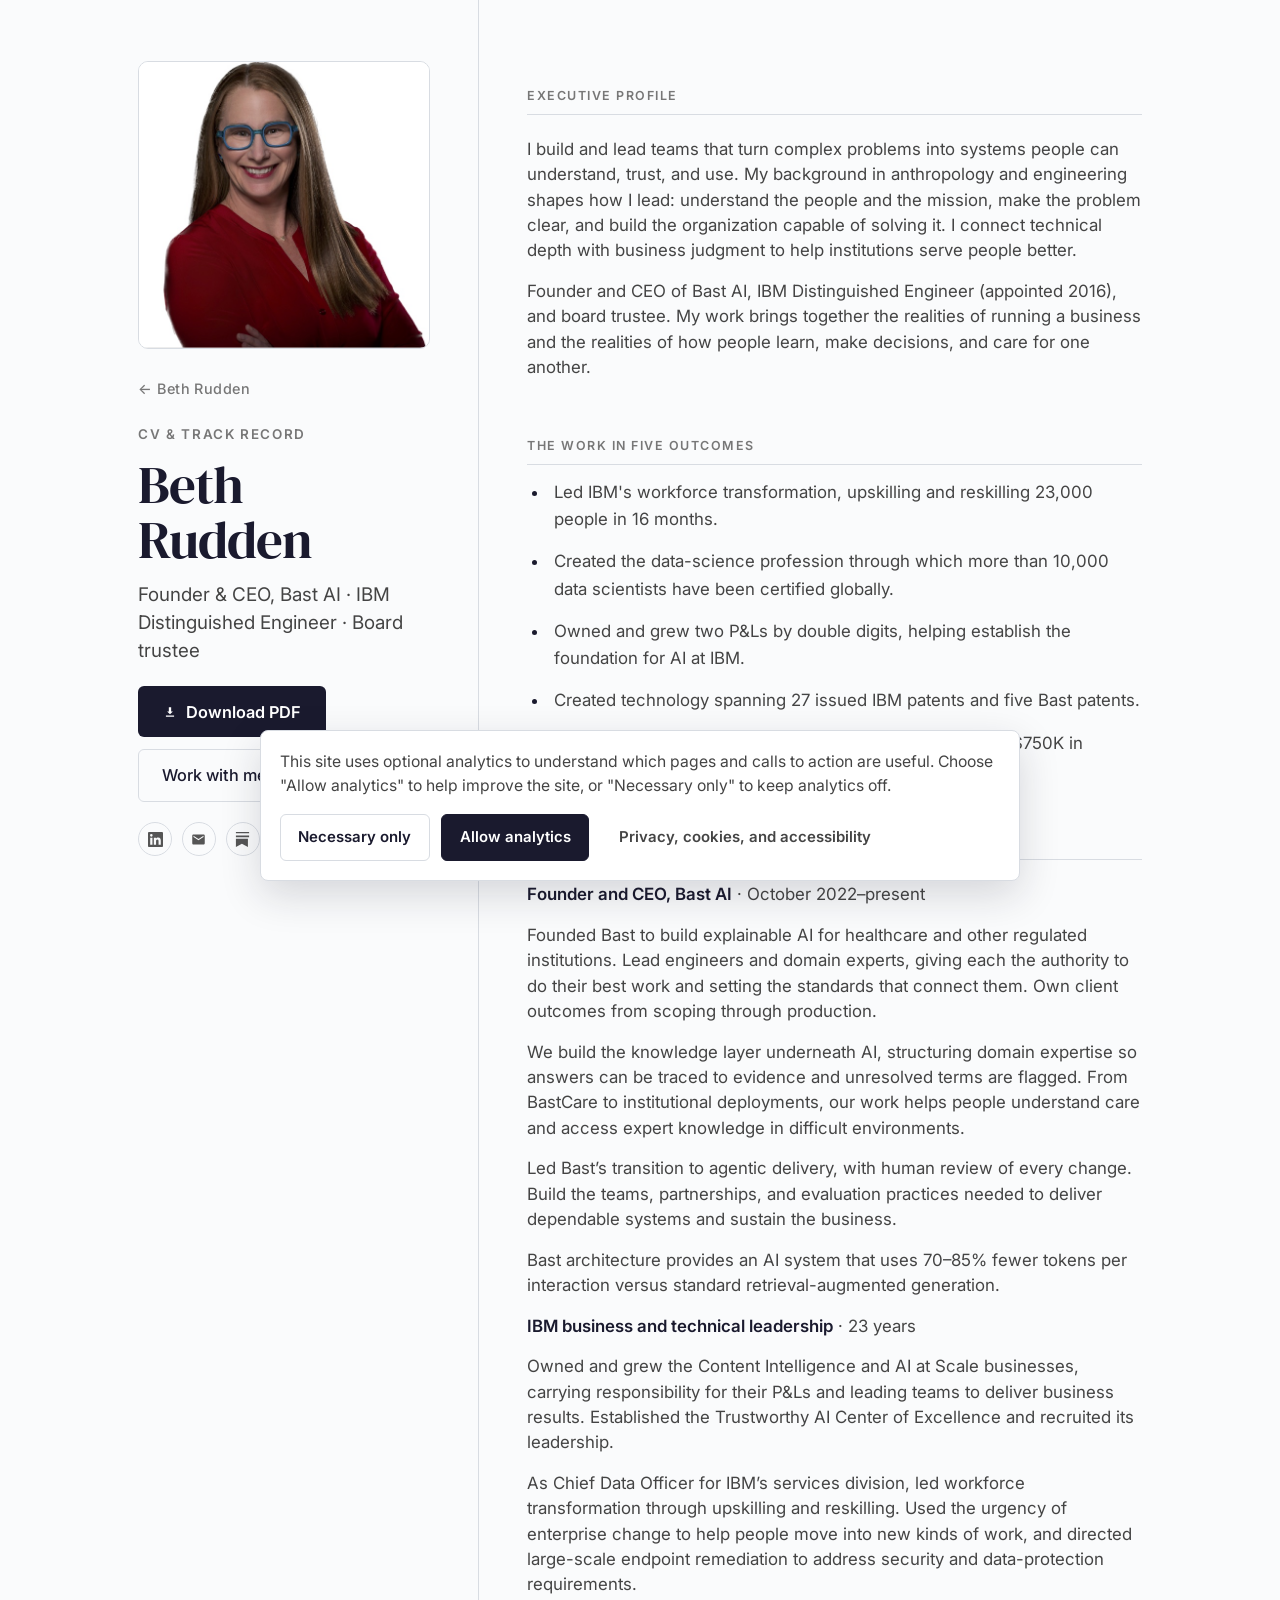
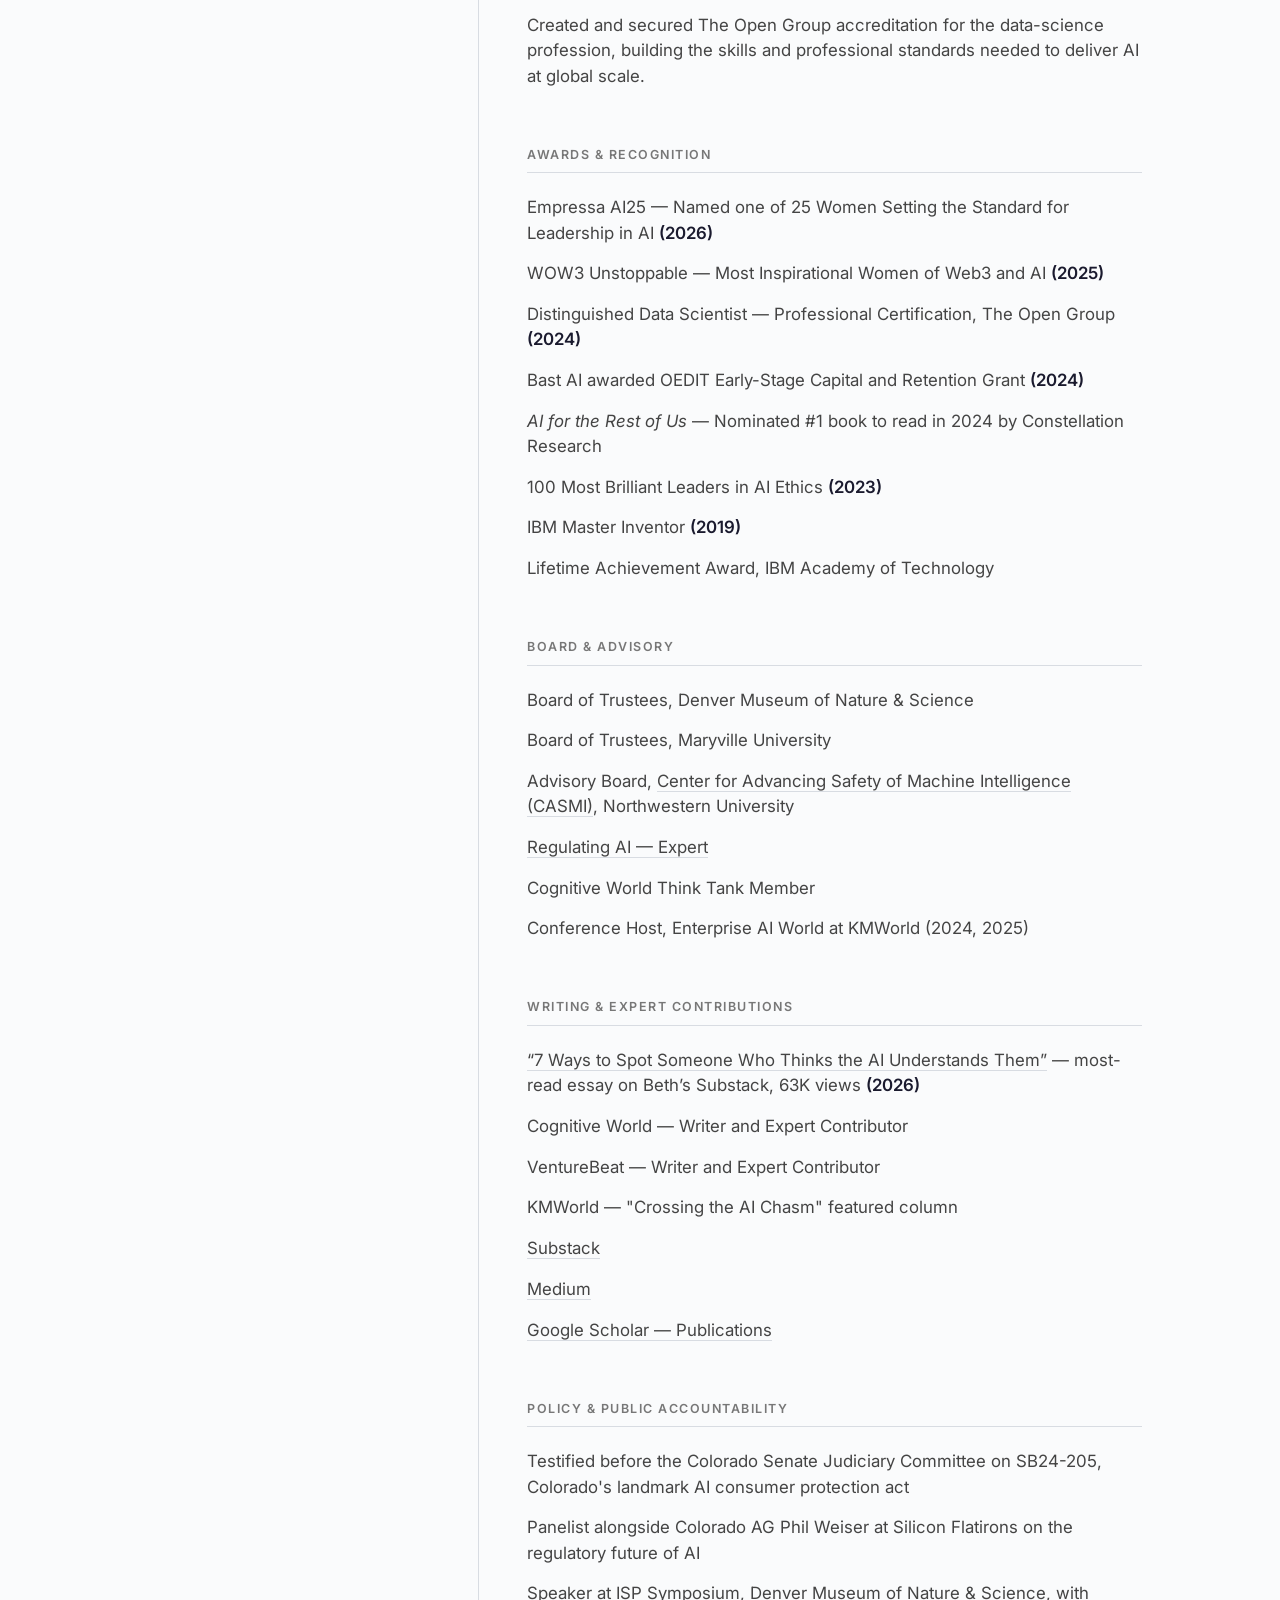
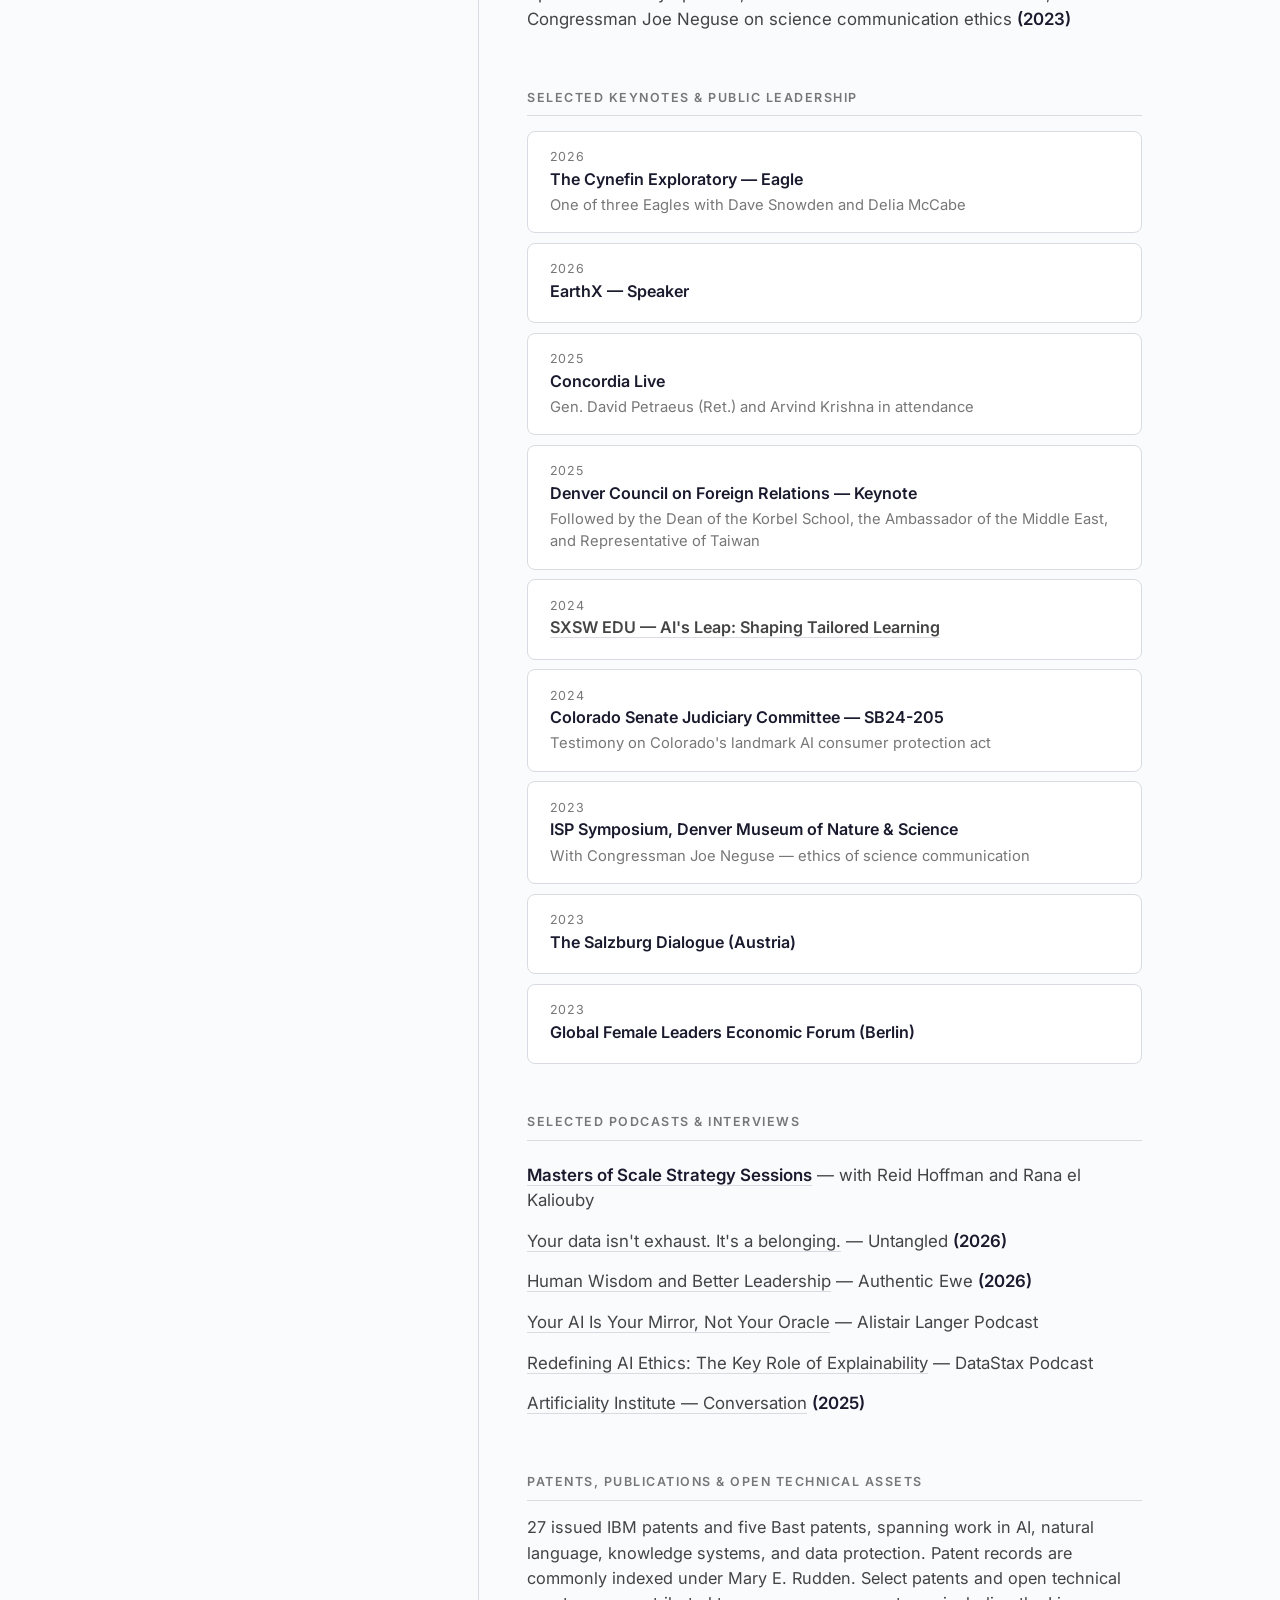
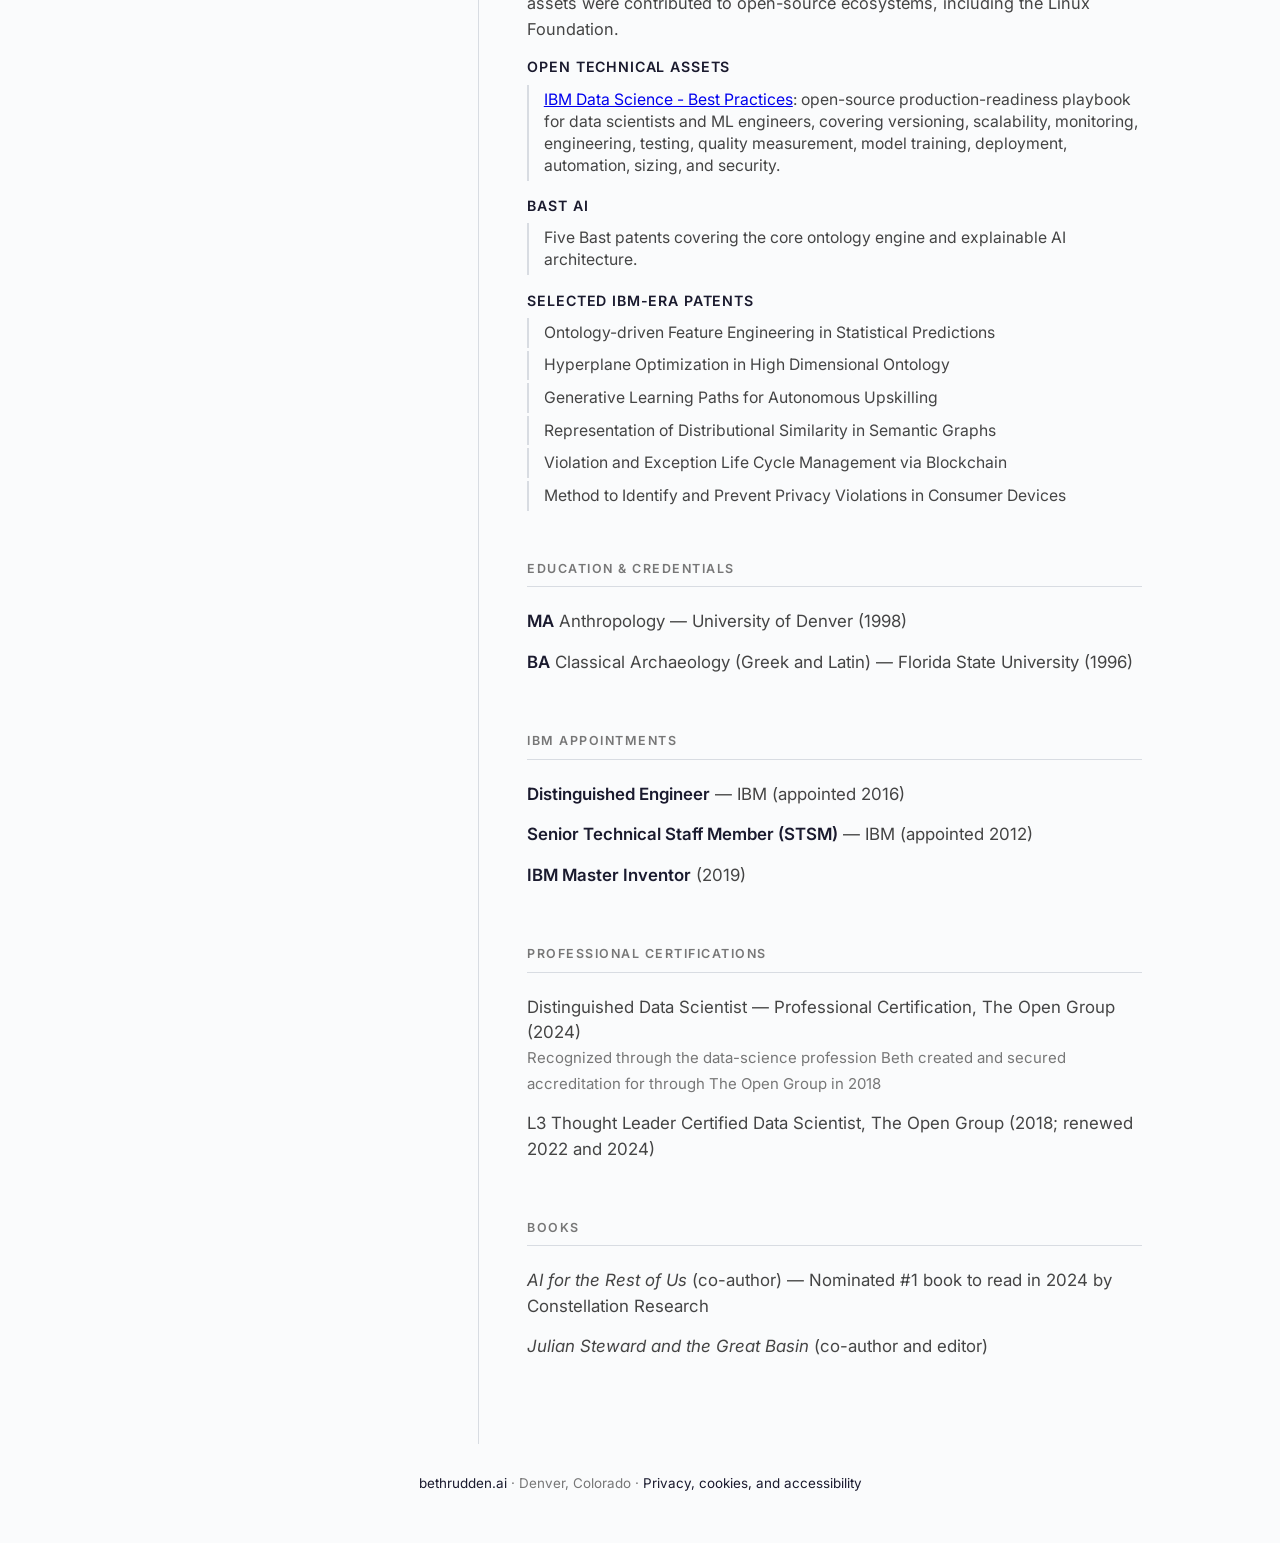
==== cv.html @ c95bdb92 "Center career story on leadership and five outcomes" ====
<!DOCTYPE html>
<html lang="en">
<head>
<meta charset="UTF-8">
<meta name="viewport" content="width=device-width, initial-scale=1.0">
<link rel="icon" href="beth-stage.jpg" type="image/jpeg">
<title>Beth Rudden CV — IBM Distinguished Engineer, Bast AI CEO</title>
<meta name="description" content="Beth Rudden’s leadership in building teams, growing businesses, developing people, and creating technology that helps institutions serve people better.">
<link rel="canonical" href="https://bethrudden.ai/cv.html">
<meta property="og:title" content="Beth Rudden CV — IBM Distinguished Engineer, Bast AI CEO">
<meta property="og:description" content="Beth Rudden’s leadership in building teams, growing businesses, developing people, and creating technology that helps institutions serve people better.">
<meta property="og:url" content="https://bethrudden.ai/cv.html">
<meta property="og:type" content="profile">
<meta property="og:image" content="https://bethrudden.ai/og-card.jpg">
<script src="analytics-consent.js" defer></script>
<link rel="preconnect" href="https://fonts.googleapis.com">
<link href="https://fonts.googleapis.com/css2?family=DM+Serif+Display&family=Inter:wght@400;500;600&display=swap" rel="stylesheet">
<style>
  :root {
    --ink: #1a1a2e;
    --text: #444;
    --text-light: #777;
    --border: #d8dce2;
    --bg: #fafbfc;
    --card-bg: #fff;
    --accent-hover: #2B7DE9;
  }

  * { margin: 0; padding: 0; box-sizing: border-box; }

  html { font-size: 120%; }

  body {
    font-family: 'Inter', -apple-system, BlinkMacSystemFont, sans-serif;
    background: var(--bg);
    color: var(--ink);
    line-height: 1.6;
    -webkit-font-smoothing: antialiased;
    overflow-x: hidden;
  }
  a:focus-visible,
  button:focus-visible,
  input:focus-visible,
  select:focus-visible,
  textarea:focus-visible {
    outline: 3px solid rgba(43,125,233,0.35);
    outline-offset: 2px;
  }

  /* ── LAYOUT (split sidebar) ── */
  .layout {
    max-width: 1080px;
    margin: 0 auto;
    padding: 0 2rem;
    display: flex;
    align-items: flex-start;
  }

  /* ── SIDEBAR ── */
  .hero {
    flex: 0 0 340px;
    position: sticky;
    top: 0;
    padding: 3.2rem 2.5rem 2.5rem 0;
    display: flex;
    flex-direction: column;
    align-items: flex-start;
  }
  .hero-text { width: 100%; }
  .hero-photos {
    display: flex;
    gap: 0.6rem;
    width: 100%;
    margin-bottom: 1.15rem;
  }
  .hero-photo {
    flex: 1;
    min-width: 0;
    width: 100%;
    height: clamp(260px, 32vh, 340px);
    object-fit: cover;
    object-position: center top;
    border-radius: 10px;
    border: 1px solid var(--border);
  }
  .back {
    display: inline-block;
    font-size: 0.75rem;
    font-weight: 500;
    color: var(--text-light);
    text-decoration: none;
    letter-spacing: 0.03em;
    margin-bottom: 1.25rem;
    transition: color 0.15s;
  }
  .back:hover { color: var(--ink); }
  .eyebrow {
    font-size: 0.7rem;
    font-weight: 600;
    text-transform: uppercase;
    letter-spacing: 0.12em;
    color: var(--text-light);
    margin-bottom: 0.6rem;
  }
  .hero h1 {
    font-family: 'DM Serif Display', serif;
    font-size: 2.75rem;
    font-weight: 400;
    letter-spacing: -0.02em;
    line-height: 1.05;
    margin-bottom: 0.7rem;
  }
  .hero .thesis {
    font-size: 0.98rem;
    color: var(--text);
    line-height: 1.48;
    margin-bottom: 1.15rem;
    overflow-wrap: break-word;
  }
  .hero-actions {
    display: flex;
    gap: 0.6rem;
    flex-wrap: wrap;
    align-items: center;
    margin-bottom: 1.05rem;
  }
  .hero-cv {
    display: inline-flex;
    align-items: center;
    gap: 0.45rem;
    font-size: 0.85rem;
    font-weight: 600;
    color: #fff;
    background: var(--ink);
    text-decoration: none;
    padding: 0.65rem 1.3rem;
    border-radius: 6px;
    transition: all 0.15s;
  }
  .hero-cv:hover {
    background: var(--accent-hover);
    transform: translateY(-1px);
    box-shadow: 0 4px 16px rgba(43,125,233,0.2);
  }
  .hero-cv svg { width: 14px; height: 14px; fill: currentColor; }
  .hero-cv-secondary {
    display: inline-flex;
    align-items: center;
    gap: 0.4rem;
    font-size: 0.85rem;
    font-weight: 500;
    color: var(--ink);
    background: transparent;
    text-decoration: none;
    padding: 0.65rem 1.2rem;
    border: 1.5px solid var(--border);
    border-radius: 6px;
    transition: all 0.15s;
  }
  .hero-cv-secondary:hover {
    border-color: var(--ink);
    transform: translateY(-1px);
  }
  .social-row { display: flex; gap: 0.5rem; }
  .social-row a {
    display: flex;
    align-items: center;
    justify-content: center;
    width: 34px;
    height: 34px;
    border-radius: 50%;
    border: 1.5px solid var(--border);
    background: transparent;
    text-decoration: none;
    transition: all 0.2s;
  }
  .social-row a:hover { border-color: var(--ink); background: var(--ink); }
  .social-row a svg { width: 15px; height: 15px; fill: #555; transition: fill 0.2s; }
  .social-row a:hover svg { fill: #fff; }

  /* ── MAIN (right column) ── */
  .main {
    flex: 1;
    min-width: 0;
    padding: 4.5rem 0 4rem 2.5rem;
    border-left: 1px solid var(--border);
  }

  .section-title {
    font-size: 0.65rem;
    font-weight: 600;
    text-transform: uppercase;
    letter-spacing: 0.12em;
    color: var(--text-light);
    margin: 2.5rem 0 0.75rem;
    padding-bottom: 0.4rem;
    border-bottom: 1px solid var(--border);
  }
  .section-title:first-of-type { margin-top: 0; }

  /* Awards / Board items */
  .credential {
    font-size: 0.88rem;
    color: var(--text);
    padding: 0.4rem 0;
    line-height: 1.5;
    overflow-wrap: break-word;
  }
  .credential strong { color: var(--ink); font-weight: 600; }
  .credential a {
    color: var(--text);
    text-decoration: none;
    border-bottom: 1px solid var(--border);
    transition: all 0.15s;
  }
  .credential a:hover { color: var(--ink); border-bottom-color: var(--ink); }

  /* Patent categories */
  .patent-group { margin-top: 0.75rem; margin-bottom: 0.5rem; }
  .patent-group-title {
    font-size: 0.74rem;
    font-weight: 600;
    color: var(--ink);
    margin-bottom: 0.3rem;
    text-transform: uppercase;
    letter-spacing: 0.06em;
  }
  .patent-item {
    font-size: 0.82rem;
    color: var(--text);
    padding: 0.2rem 0 0.2rem 0.75rem;
    border-left: 2px solid var(--border);
    margin-bottom: 0.15rem;
    line-height: 1.4;
    overflow-wrap: break-word;
  }

  /* Featured moments */
  .featured-moment {
    background: var(--card-bg);
    border: 1px solid var(--border);
    border-radius: 8px;
    padding: 0.85rem 1.1rem;
    margin-bottom: 0.5rem;
    font-size: 0.84rem;
    color: var(--text);
    line-height: 1.5;
  }
  .featured-moment .fm-title { font-weight: 600; color: var(--ink); margin-bottom: 0.15rem; }
  .featured-moment .fm-context { font-size: 0.77rem; color: var(--text-light); }
  .featured-moment .fm-year {
    font-size: 0.65rem;
    color: var(--text-light);
    text-transform: uppercase;
    letter-spacing: 0.06em;
  }
  .featured-moment a {
    color: var(--text);
    text-decoration: none;
    border-bottom: 1px solid var(--border);
    transition: all 0.15s;
  }
  .featured-moment a:hover { color: var(--ink); border-bottom-color: var(--ink); }

  .footer {
    text-align: center;
    padding: 1.5rem 1rem 2.5rem;
    font-size: 0.7rem;
    color: var(--text-light);
  }
  .footer a { color: var(--ink); text-decoration: none; }
  .footer a:hover { text-decoration: underline; }

  /* ── RESPONSIVE ── */
  @media (max-width: 820px) {
    .layout { flex-direction: column; padding: 0 1.5rem; }
    .hero {
      position: static;
      flex-basis: auto;
      width: 100%;
      padding: 3.5rem 0 2.5rem;
      border-bottom: 2.5px solid var(--ink);
    }
    .hero-photos { max-width: 340px; }
    .main {
      flex: none;
      width: 100%;
      padding: 2rem 0 3rem;
      border-left: none;
    }
  }
  @media (max-width: 480px) {
    .layout { padding: 0 1.25rem; }
    .hero h1 { font-size: 2.4rem; }
  }

  /* ── PRINT ── */
  @media print {
    html { font-size: 100%; }
    .layout { display: block; max-width: 100%; padding: 0; }
    .hero {
      position: static;
      width: 100%;
      padding: 0 0 1rem;
      border-bottom: 2px solid var(--ink);
      margin-bottom: 1rem;
    }
    .hero-photos, .hero-actions, .social-row, .back { display: none; }
    .hero h1 { font-size: 1.8rem; }
    .main { border-left: none; padding: 0; }
    .section-title { margin-top: 1.4rem; }
    .featured-moment { padding: 0.5rem 0.75rem; margin-bottom: 0.3rem; break-inside: avoid; }
    .patent-group { break-inside: avoid; }
    .footer { padding: 1rem; }
  }

  .career-story { padding-left: 1.15rem; margin: 0.5rem 0 1.5rem; }
  .career-story li { font-size: 0.88rem; line-height: 1.6; color: var(--text); padding-left: 0.25rem; margin-bottom: 0.8rem; }
  .career-story li::marker { color: var(--ink); }
</style>
</head>
<body>

<div class="layout">

  <!-- ═══════ SIDEBAR ═══════ -->
  <div class="hero">
    <div class="hero-photos">
      <img class="hero-photo" src="beth-headshot.jpg" alt="Studio headshot of Beth Rudden in blue glasses and a red top." width="300" height="375">
    </div>
    <div class="hero-text">
      <a class="back" href="index.html">&larr; Beth Rudden</a>
      <p class="eyebrow">CV &amp; Track record</p>
      <h1>Beth<br>Rudden</h1>
      <p class="thesis">Founder &amp; CEO, Bast AI &middot; IBM Distinguished Engineer &middot; Board trustee</p>
      <div class="hero-actions">
        <a class="hero-cv" href="Beth-Rudden-CV.pdf" download>
          <svg viewBox="0 0 24 24"><path d="M12 16l-5-5h3V4h4v7h3l-5 5zm-7 2h14v2H5v-2z"/></svg>
          Download PDF
        </a>
        <a class="hero-cv-secondary" href="work.html#inquiry">Work with me</a>
      </div>
      <div class="social-row">
        <a href="https://linkedin.com/in/brudden" aria-label="LinkedIn" target="_blank" rel="noopener">
          <svg viewBox="0 0 24 24"><path d="M20.447 20.452h-3.554v-5.569c0-1.328-.027-3.037-1.852-3.037-1.853 0-2.136 1.445-2.136 2.939v5.667H9.351V9h3.414v1.561h.046c.477-.9 1.637-1.85 3.37-1.85 3.601 0 4.267 2.37 4.267 5.455v6.286zM5.337 7.433a2.062 2.062 0 01-2.063-2.065 2.064 2.064 0 112.063 2.065zm1.782 13.019H3.555V9h3.564v11.452zM22.225 0H1.771C.792 0 0 .774 0 1.729v20.542C0 23.227.792 24 1.771 24h20.451C23.2 24 24 23.227 24 22.271V1.729C24 .774 23.2 0 22.222 0h.003z"/></svg>
        </a>
        <a href="mailto:meredith@bast.ai?subject=Inquiry%20from%20bethrudden.ai" aria-label="Email">
          <svg viewBox="0 0 24 24"><path d="M20 4H4c-1.1 0-2 .9-2 2v12c0 1.1.9 2 2 2h16c1.1 0 2-.9 2-2V6c0-1.1-.9-2-2-2zm0 4l-8 5-8-5V6l8 5 8-5v2z"/></svg>
        </a>
        <a href="https://open.substack.com/pub/bastai" aria-label="Substack" target="_blank" rel="noopener">
          <svg viewBox="0 0 24 24"><path d="M22.539 8.242H1.46V5.406h21.08v2.836zM1.46 10.812V24l9.6-5.244L20.66 24V10.812H1.46zm21.08-8.648H1.46V0h21.08v2.164z"/></svg>
        </a>
      </div>
    </div>
  </div>

  <!-- ═══════ MAIN ═══════ -->
  <div class="main">

    <div class="section-title">Executive Profile</div>
    <div class="credential">I build and lead teams that turn complex problems into systems people can understand, trust, and use. My background in anthropology and engineering shapes how I lead: understand the people and the mission, make the problem clear, and build the organization capable of solving it. I connect technical depth with business judgment to help institutions serve people better.</div>
    <div class="credential">Founder and CEO of Bast AI, IBM Distinguished Engineer (appointed 2016), and board trustee. My work brings together the realities of running a business and the realities of how people learn, make decisions, and care for one another.</div>

    <div class="section-title">The work in five outcomes</div>
    <ul class="career-story">
      <li>Led IBM&#x27;s workforce transformation, upskilling and reskilling 23,000 people in 16 months.</li>
      <li>Created the data-science profession through which more than 10,000 data scientists have been certified globally.</li>
      <li>Owned and grew two P&amp;Ls by double digits, helping establish the foundation for AI at IBM.</li>
      <li>Created technology spanning 27 issued IBM patents and five Bast patents.</li>
      <li>Built Bast over four years, securing $1.5M in revenue and $750K in investment.</li>
    </ul>

    <div class="section-title">Professional Experience</div>
    <div class="credential"><strong>Founder and CEO, Bast AI</strong> · October 2022–present</div>
    <div class="credential">Founded Bast to build explainable AI for healthcare and other regulated institutions. Lead engineers and domain experts, giving each the authority to do their best work and setting the standards that connect them. Own client outcomes from scoping through production.</div>
    <div class="credential">We build the knowledge layer underneath AI, structuring domain expertise so answers can be traced to evidence and unresolved terms are flagged. From BastCare to institutional deployments, our work helps people understand care and access expert knowledge in difficult environments.</div>
    <div class="credential">Led Bast’s transition to agentic delivery, with human review of every change. Build the teams, partnerships, and evaluation practices needed to deliver dependable systems and sustain the business.</div>
    <div class="credential">Bast architecture provides an AI system that uses 70–85% fewer tokens per interaction versus standard retrieval-augmented generation.</div>
    <div class="credential"><strong>IBM business and technical leadership</strong> · 23 years</div>
    <div class="credential">Owned and grew the Content Intelligence and AI at Scale businesses, carrying responsibility for their P&amp;Ls and leading teams to deliver business results. Established the Trustworthy AI Center of Excellence and recruited its leadership.</div>
    <div class="credential">As Chief Data Officer for IBM’s services division, led workforce transformation through upskilling and reskilling. Used the urgency of enterprise change to help people move into new kinds of work, and directed large-scale endpoint remediation to address security and data-protection requirements.</div>
    <div class="credential">Created and secured The Open Group accreditation for the data-science profession, building the skills and professional standards needed to deliver AI at global scale.</div>

    <!-- ═══════ AWARDS ═══════ -->
    <div class="section-title">Awards &amp; Recognition</div>
    <div class="credential">Empressa AI25 — Named one of 25 Women Setting the Standard for Leadership in AI <strong>(2026)</strong></div>
    <div class="credential">WOW3 Unstoppable — Most Inspirational Women of Web3 and AI <strong>(2025)</strong></div>
    <div class="credential">Distinguished Data Scientist — Professional Certification, The Open Group <strong>(2024)</strong></div>
    <div class="credential">Bast AI awarded OEDIT Early-Stage Capital and Retention Grant <strong>(2024)</strong></div>
    <div class="credential"><em>AI for the Rest of Us</em> — Nominated #1 book to read in 2024 by Constellation Research</div>
    <div class="credential">100 Most Brilliant Leaders in AI Ethics <strong>(2023)</strong></div>
    <div class="credential">IBM Master Inventor <strong>(2019)</strong></div>
    <div class="credential">Lifetime Achievement Award, IBM Academy of Technology</div>

    <!-- ═══════ BOARD & ADVISORY ═══════ -->
    <div class="section-title">Board &amp; Advisory</div>
    <div class="credential">Board of Trustees, Denver Museum of Nature &amp; Science</div>
    <div class="credential">Board of Trustees, Maryville University</div>
    <div class="credential">Advisory Board, <a href="https://casmi.northwestern.edu/people/" target="_blank" rel="noopener">Center for Advancing Safety of Machine Intelligence (CASMI)</a>, Northwestern University</div>
    <div class="credential"><a href="https://regulatingai.org/experts/" target="_blank" rel="noopener">Regulating AI — Expert</a></div>
    <div class="credential">Cognitive World Think Tank Member</div>
    <div class="credential">Conference Host, Enterprise AI World at KMWorld (2024, 2025)</div>

    <!-- ═══════ WRITING & EXPERT ═══════ -->
    <div class="section-title">Writing &amp; Expert Contributions</div>
    <div class="credential"><a href="https://bastai.substack.com/p/hey-boss-7-dead-giveaways-youre-treating" target="_blank" rel="noopener">&ldquo;7 Ways to Spot Someone Who Thinks the AI Understands Them&rdquo;</a> &mdash; most-read essay on Beth&rsquo;s Substack, 63K views <strong>(2026)</strong></div>
    <div class="credential">Cognitive World — Writer and Expert Contributor</div>
    <div class="credential">VentureBeat — Writer and Expert Contributor</div>
    <div class="credential">KMWorld — "Crossing the AI Chasm" featured column</div>
    <div class="credential"><a href="https://open.substack.com/pub/bastai" target="_blank" rel="noopener">Substack</a></div>
    <div class="credential"><a href="https://medium.com/@ibethrudden" target="_blank" rel="noopener">Medium</a></div>
    <div class="credential"><a href="https://scholar.google.com/scholar?q=Beth+Rudden&hl=en&as_sdt=0,6" target="_blank" rel="noopener">Google Scholar — Publications</a></div>

    <!-- ═══════ POLICY ═══════ -->
    <div class="section-title">Policy &amp; Public Accountability</div>
    <div class="credential">Testified before the Colorado Senate Judiciary Committee on SB24-205, Colorado's landmark AI consumer protection act</div>
    <div class="credential">Panelist alongside Colorado AG Phil Weiser at Silicon Flatirons on the regulatory future of AI</div>
    <div class="credential">Speaker at ISP Symposium, Denver Museum of Nature &amp; Science, with Congressman Joe Neguse on science communication ethics <strong>(2023)</strong></div>

    <!-- ═══════ FEATURED MOMENTS ═══════ -->
    <div class="section-title">Selected Keynotes &amp; Public Leadership</div>

    <div class="featured-moment">
      <div class="fm-year">2026</div>
      <div class="fm-title">The Cynefin Exploratory — Eagle</div>
      <div class="fm-context">One of three Eagles with Dave Snowden and Delia McCabe</div>
    </div>
    <div class="featured-moment">
      <div class="fm-year">2026</div>
      <div class="fm-title">EarthX — Speaker</div>
    </div>
    <div class="featured-moment">
      <div class="fm-year">2025</div>
      <div class="fm-title">Concordia Live</div>
      <div class="fm-context">Gen. David Petraeus (Ret.) and Arvind Krishna in attendance</div>
    </div>
    <div class="featured-moment">
      <div class="fm-year">2025</div>
      <div class="fm-title">Denver Council on Foreign Relations — Keynote</div>
      <div class="fm-context">Followed by the Dean of the Korbel School, the Ambassador of the Middle East, and Representative of Taiwan</div>
    </div>
    <div class="featured-moment">
      <div class="fm-year">2024</div>
      <div class="fm-title"><a href="https://www.youtube.com/watch?v=hcqpT8yilPg" target="_blank" rel="noopener">SXSW EDU — AI's Leap: Shaping Tailored Learning</a></div>
    </div>
    <div class="featured-moment">
      <div class="fm-year">2024</div>
      <div class="fm-title">Colorado Senate Judiciary Committee — SB24-205</div>
      <div class="fm-context">Testimony on Colorado's landmark AI consumer protection act</div>
    </div>
    <div class="featured-moment">
      <div class="fm-year">2023</div>
      <div class="fm-title">ISP Symposium, Denver Museum of Nature &amp; Science</div>
      <div class="fm-context">With Congressman Joe Neguse — ethics of science communication</div>
    </div>
    <div class="featured-moment">
      <div class="fm-year">2023</div>
      <div class="fm-title">The Salzburg Dialogue (Austria)</div>
    </div>
    <div class="featured-moment">
      <div class="fm-year">2023</div>
      <div class="fm-title">Global Female Leaders Economic Forum (Berlin)</div>
    </div>

    <!-- ═══════ GUEST APPEARANCES ═══════ -->
    <div class="section-title">Selected Podcasts &amp; Interviews</div>
    <div class="credential"><a href="https://www.youtube.com/watch?v=Bd9xqcAqVYU" target="_blank" rel="noopener"><strong>Masters of Scale Strategy Sessions</strong></a> &mdash; with Reid Hoffman and Rana el Kaliouby</div>
    <div class="credential"><a href="https://podcasts.apple.com/us/podcast/untangled/id1596588580" target="_blank" rel="noopener">Your data isn't exhaust. It's a belonging.</a> — Untangled <strong>(2026)</strong></div>
    <div class="credential"><a href="https://shows.acast.com/authentic-ewe-podcast/episodes/human-wisdom-and-better-leadership-with-beth-rudden" target="_blank" rel="noopener">Human Wisdom and Better Leadership</a> — Authentic Ewe <strong>(2026)</strong></div>
    <div class="credential"><a href="https://alistairlanger.de/podcast/72-your-ai-is-your-mirror-not-your-oracle-how-heuristics-hijack-your-thinking-with-beth-rudden/" target="_blank" rel="noopener">Your AI Is Your Mirror, Not Your Oracle</a> — Alistair Langer Podcast</div>
    <div class="credential"><a href="https://www.datastax.com/resources/podcast/redefining-ai-ethics-explainability" target="_blank" rel="noopener">Redefining AI Ethics: The Key Role of Explainability</a> — DataStax Podcast</div>
    <div class="credential"><a href="https://open.spotify.com/show/4sRBHMDiGOuIbJ4tJwYjgK" target="_blank" rel="noopener">Artificiality Institute — Conversation</a> <strong>(2025)</strong></div>

    <!-- ═══════ PATENTS ═══════ -->
    <div class="section-title">Patents, Publications &amp; Open Technical Assets</div>
    <p style="font-size: 0.85rem; color: var(--text); margin-bottom: 0.75rem; line-height: 1.55;">27 issued IBM patents and five Bast patents, spanning work in AI, natural language, knowledge systems, and data protection. Patent records are commonly indexed under Mary E. Rudden. Select patents and open technical assets were contributed to open-source ecosystems, including the Linux Foundation.</p>

    <div class="patent-group">
      <div class="patent-group-title">Open Technical Assets</div>
      <div class="patent-item"><a href="https://ibm.github.io/data-science-best-practices/" target="_blank" rel="noopener">IBM Data Science - Best Practices</a>: open-source production-readiness playbook for data scientists and ML engineers, covering versioning, scalability, monitoring, engineering, testing, quality measurement, model training, deployment, automation, sizing, and security.</div>
    </div>

    <div class="patent-group">
      <div class="patent-group-title">Bast AI</div>
      <div class="patent-item">Five Bast patents covering the core ontology engine and explainable AI architecture.</div>
    </div>

    <div class="patent-group">
      <div class="patent-group-title">Selected IBM-Era Patents</div>
      <div class="patent-item">Ontology-driven Feature Engineering in Statistical Predictions</div>
      <div class="patent-item">Hyperplane Optimization in High Dimensional Ontology</div>
      <div class="patent-item">Generative Learning Paths for Autonomous Upskilling</div>
      <div class="patent-item">Representation of Distributional Similarity in Semantic Graphs</div>
      <div class="patent-item">Violation and Exception Life Cycle Management via Blockchain</div>
      <div class="patent-item">Method to Identify and Prevent Privacy Violations in Consumer Devices</div>
    </div>

    <!-- ═══════ EDUCATION ═══════ -->
    <div class="section-title">Education &amp; Credentials</div>
    <div class="credential"><strong>MA</strong> Anthropology — University of Denver (1998)</div>
    <div class="credential"><strong>BA</strong> Classical Archaeology (Greek and Latin) — Florida State University (1996)</div>

    <div class="section-title">IBM Appointments</div>
    <div class="credential"><strong>Distinguished Engineer</strong> — IBM (appointed 2016)</div>
    <div class="credential"><strong>Senior Technical Staff Member (STSM)</strong> — IBM (appointed 2012)</div>
    <div class="credential"><strong>IBM Master Inventor</strong> (2019)</div>

    <div class="section-title">Professional Certifications</div>
    <div class="credential">Distinguished Data Scientist — Professional Certification, The Open Group (2024)<br><span style="font-size: 0.78rem; color: var(--text-light);">Recognized through the data-science profession Beth created and secured accreditation for through The Open Group in 2018</span></div>
    <div class="credential">L3 Thought Leader Certified Data Scientist, The Open Group (2018; renewed 2022 and 2024)</div>

    <!-- ═══════ BOOKS ═══════ -->
    <div class="section-title">Books</div>
    <div class="credential"><em>AI for the Rest of Us</em> (co-author) — Nominated #1 book to read in 2024 by Constellation Research</div>
    <div class="credential"><em>Julian Steward and the Great Basin</em> (co-author and editor)</div>

  </div>
</div>

<div class="footer">
  <a href="index.html">bethrudden.ai</a> &middot; Denver, Colorado &middot; <a href="privacy.html">Privacy, cookies, and accessibility</a>
</div>

</body>
</html>
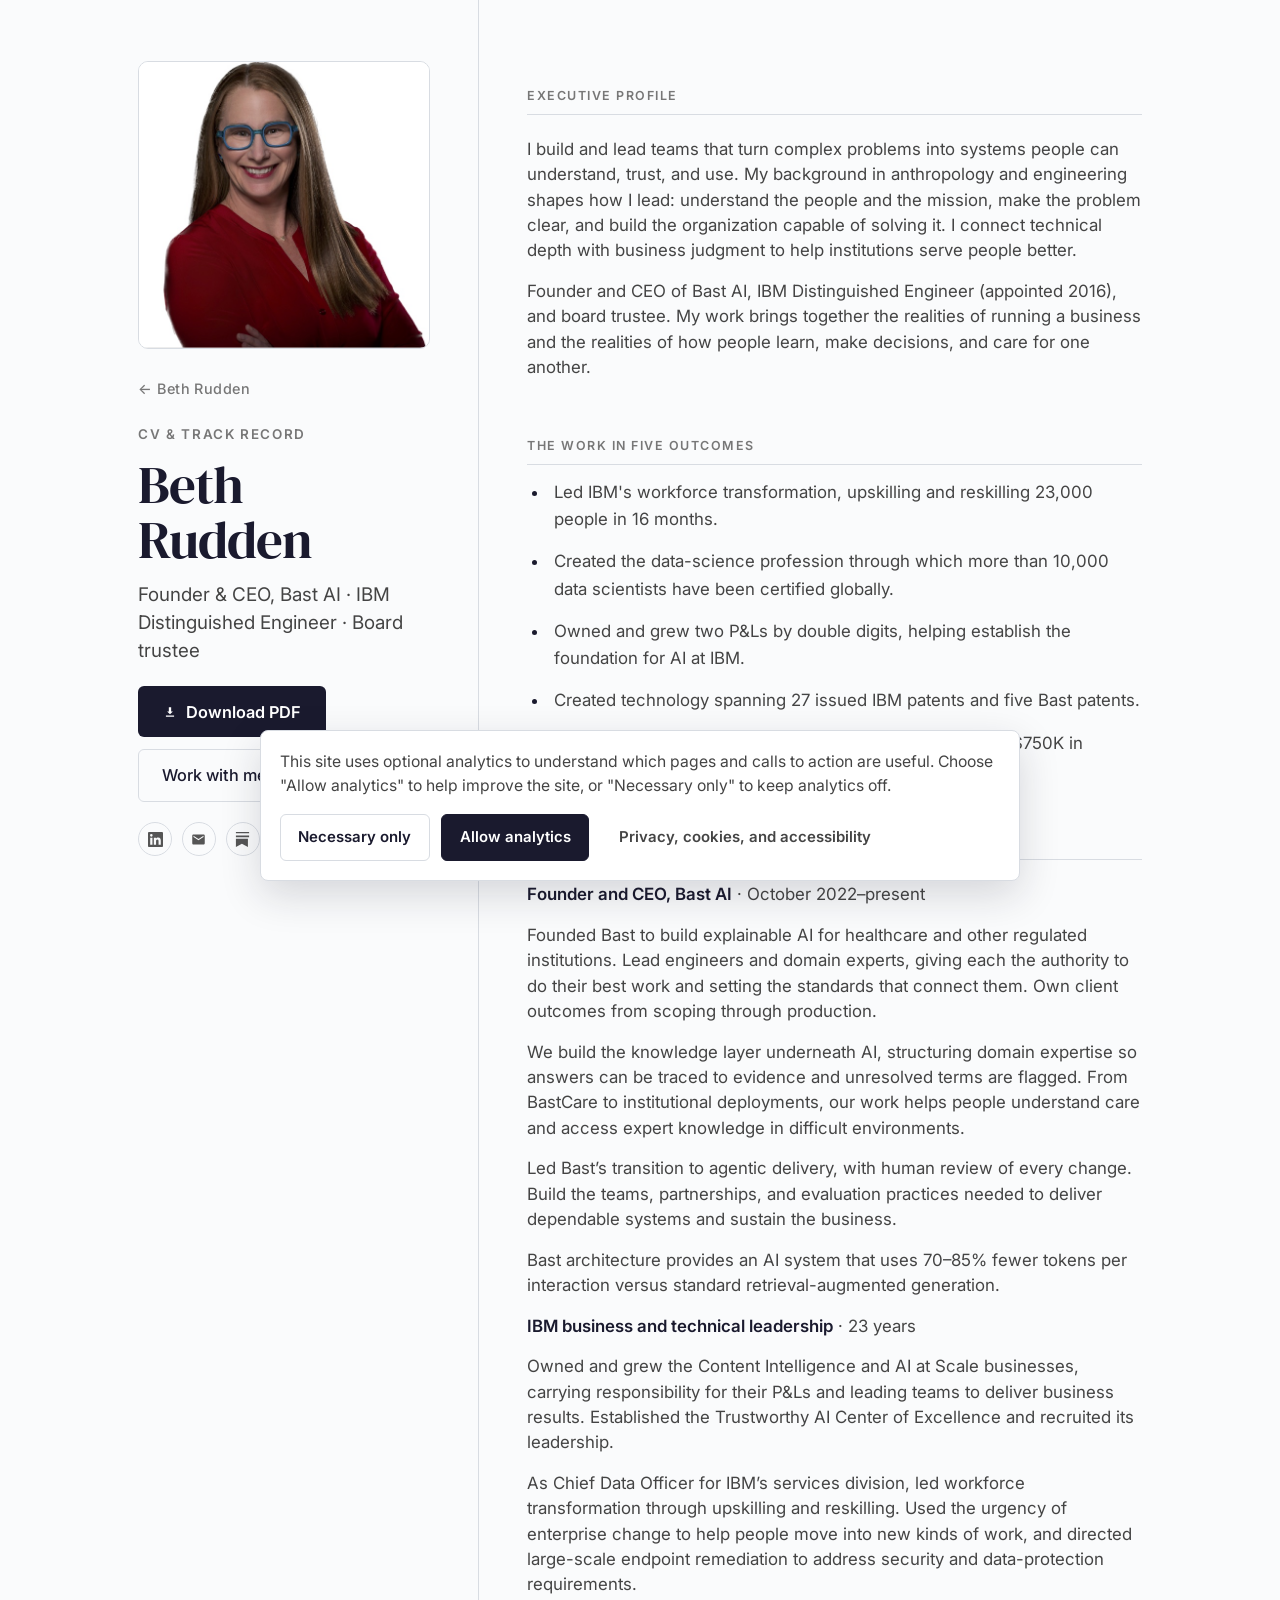
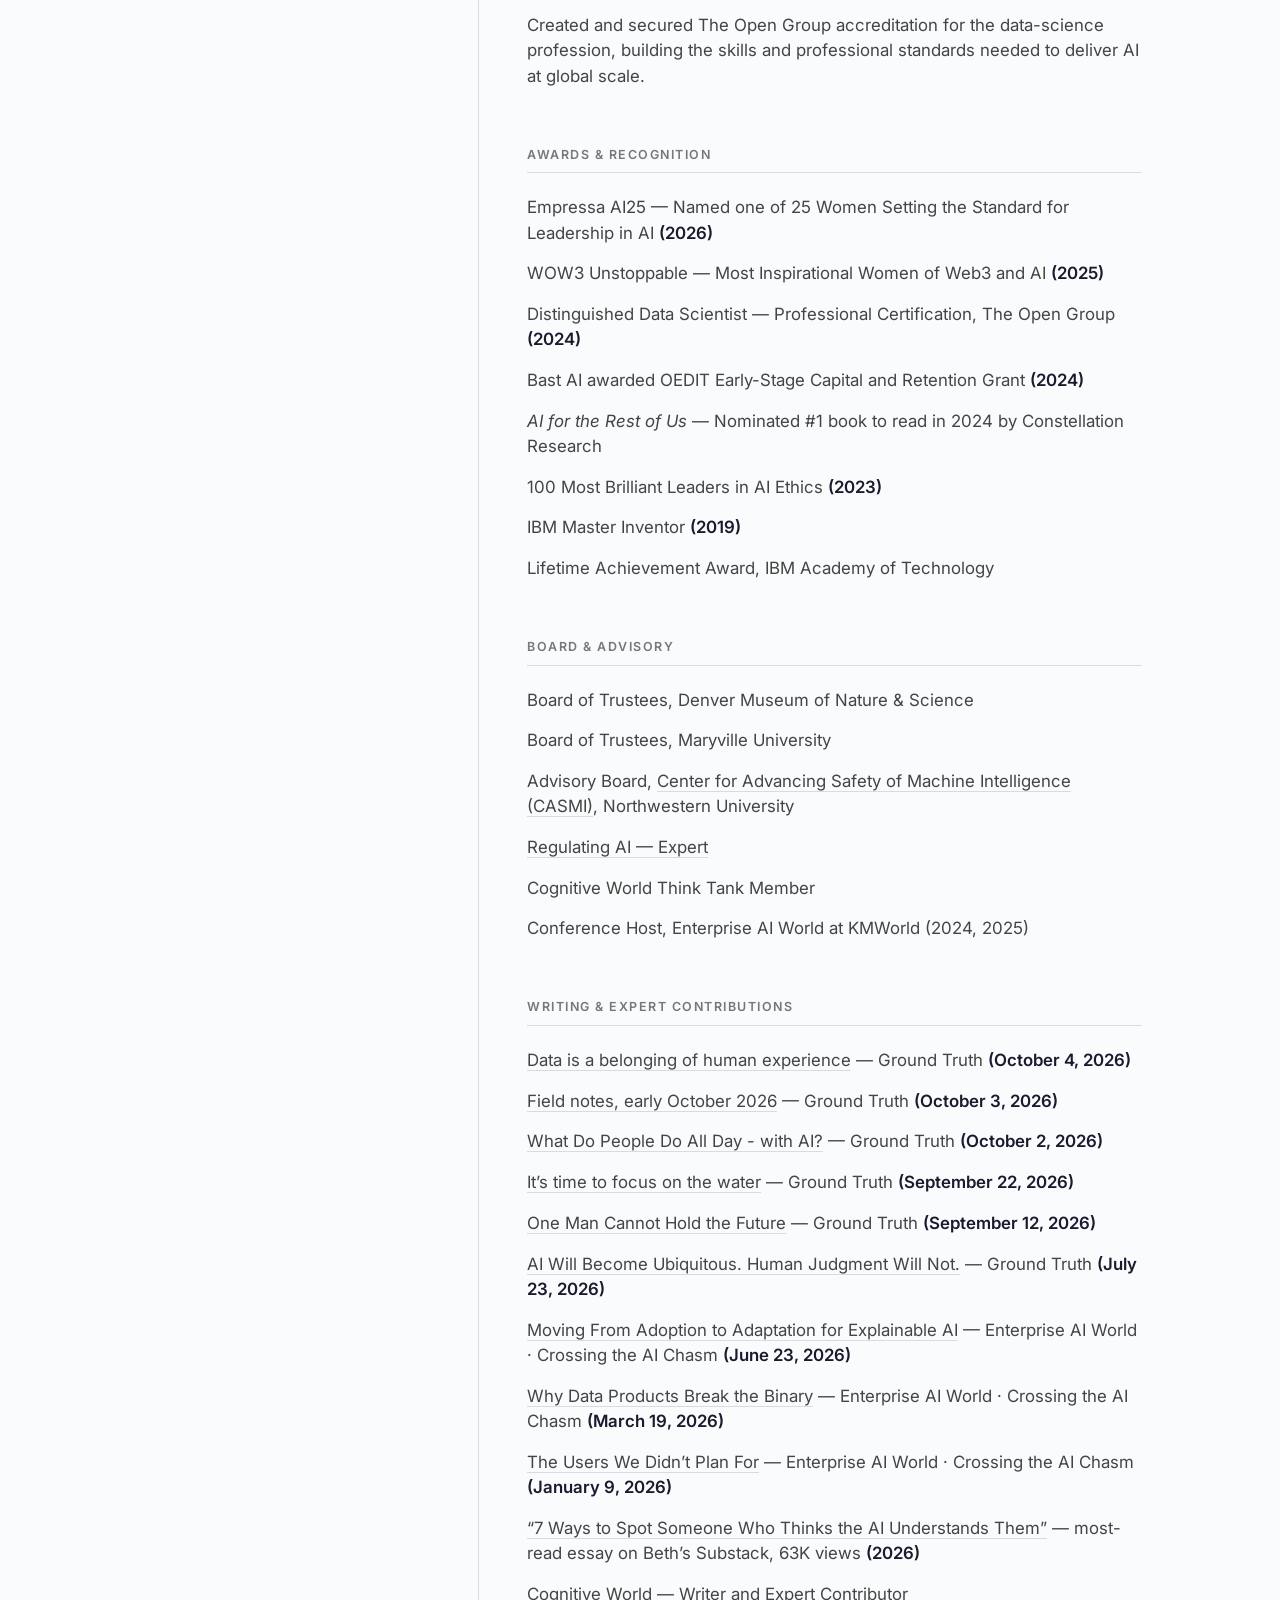
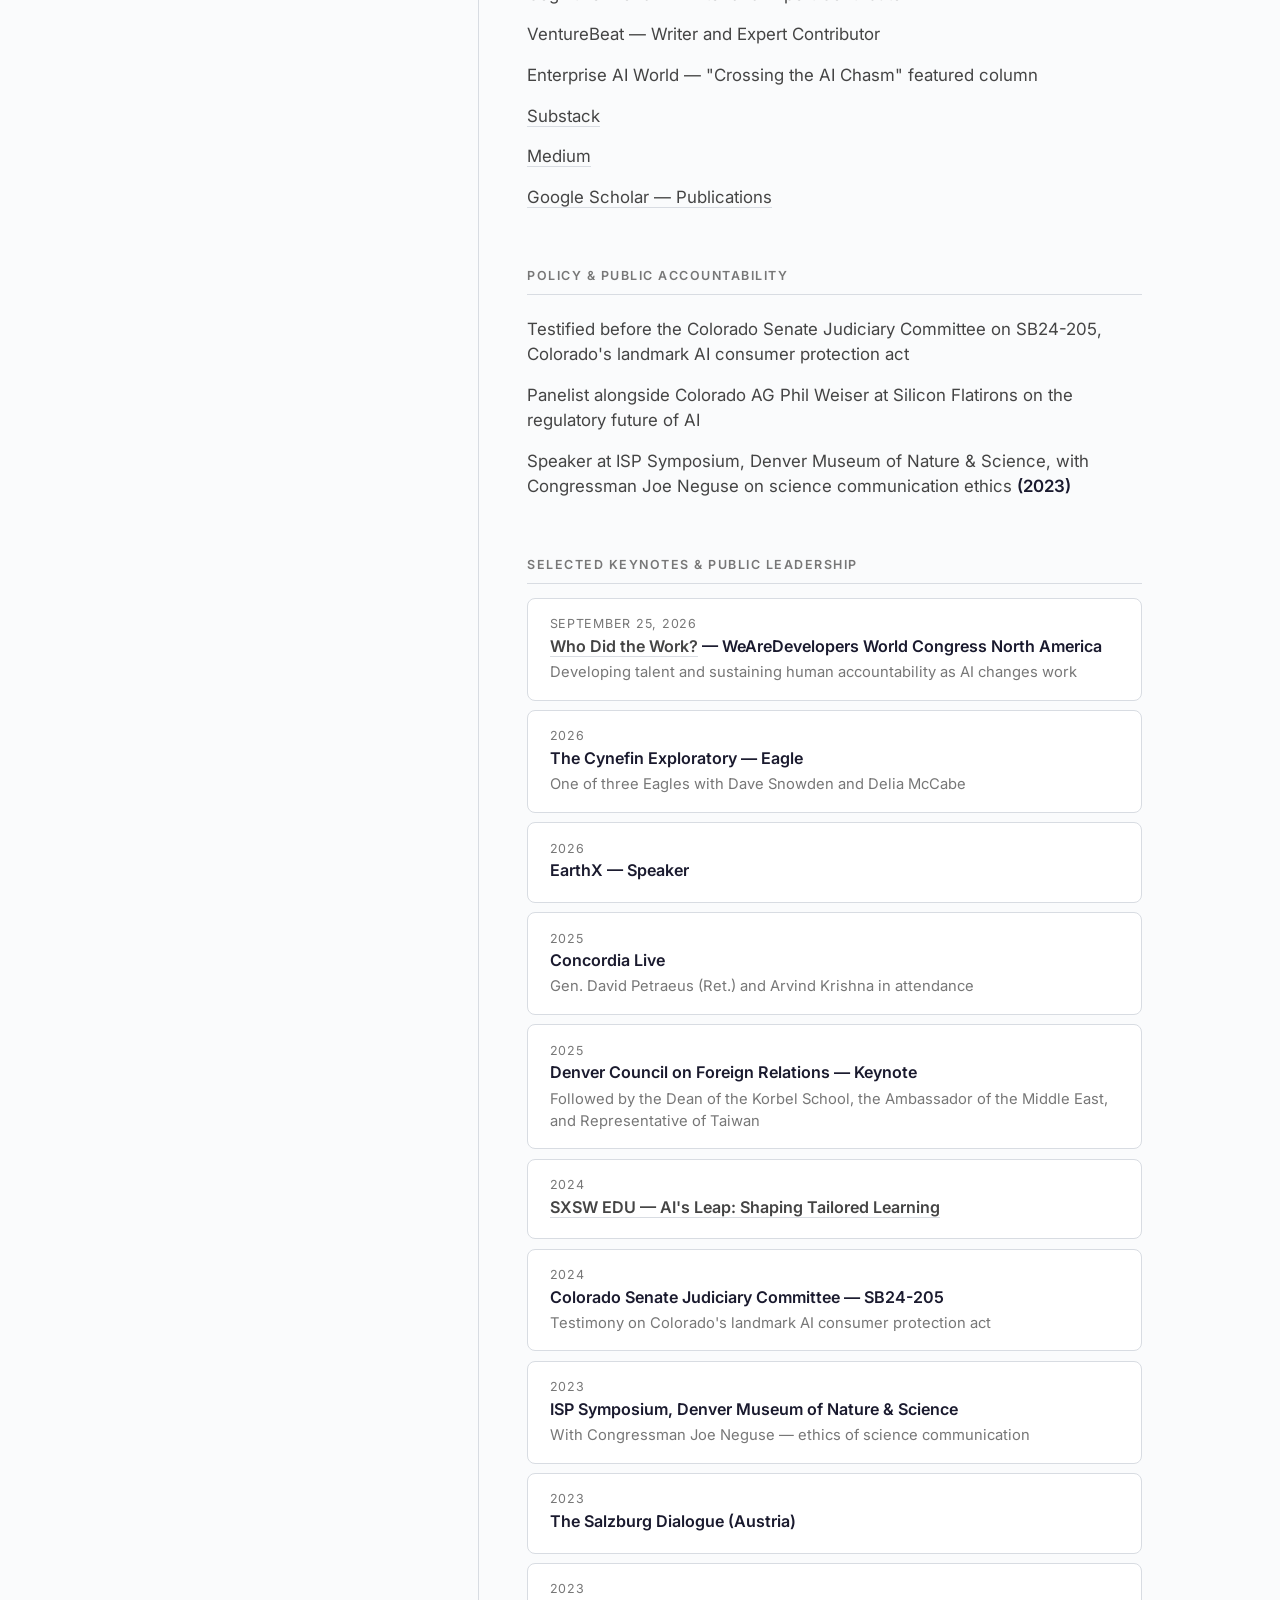
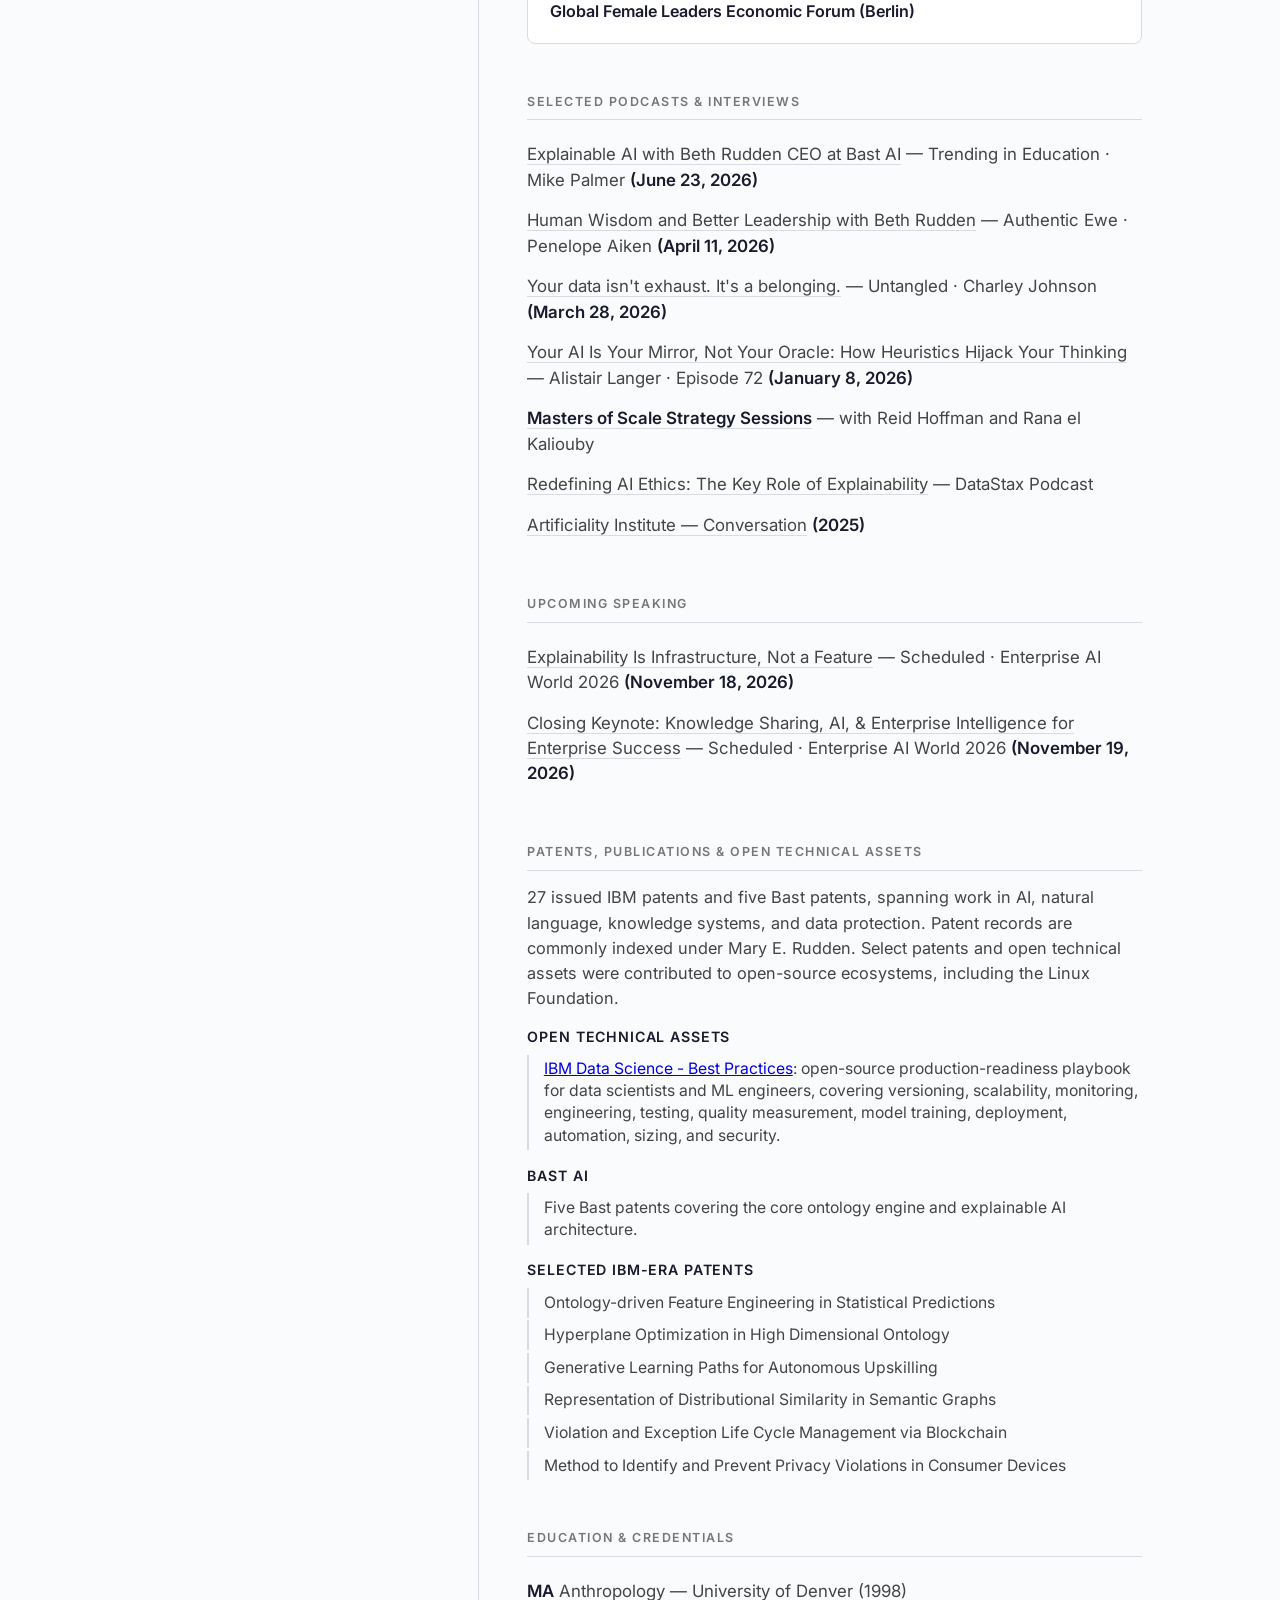
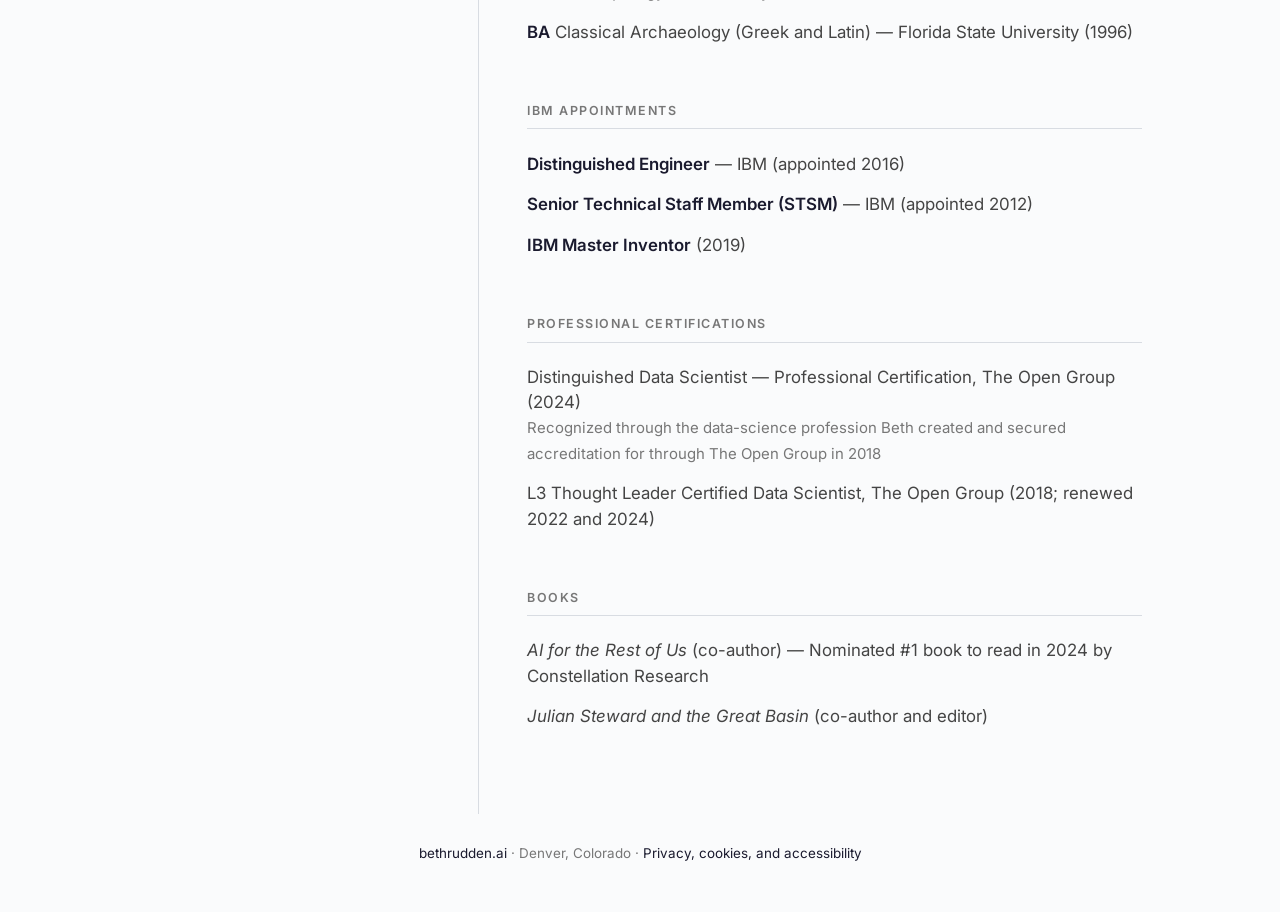
==== commit db94e133: "Add recent appearances and publications to site and full CV" ====
--- a/cv.html
+++ b/cv.html
@@ -403,10 +403,19 @@
 
     <!-- ═══════ WRITING & EXPERT ═══════ -->
     <div class="section-title">Writing &amp; Expert Contributions</div>
+    <div class="credential"><a href="https://bastai.substack.com/p/data-is-a-belonging-of-human-experience" target="_blank" rel="noopener">Data is a belonging of human experience</a> — Ground Truth <strong>(October 4, 2026)</strong></div>
+    <div class="credential"><a href="https://bastai.substack.com/p/field-notes-early-october-2026" target="_blank" rel="noopener">Field notes, early October 2026</a> — Ground Truth <strong>(October 3, 2026)</strong></div>
+    <div class="credential"><a href="https://bastai.substack.com/p/what-do-people-do-all-day-with-ai" target="_blank" rel="noopener">What Do People Do All Day - with AI?</a> — Ground Truth <strong>(October 2, 2026)</strong></div>
+    <div class="credential"><a href="https://bastai.substack.com/p/its-time-to-focus-on-the-water" target="_blank" rel="noopener">It’s time to focus on the water</a> — Ground Truth <strong>(September 22, 2026)</strong></div>
+    <div class="credential"><a href="https://bastai.substack.com/p/one-man-cannot-hold-the-future" target="_blank" rel="noopener">One Man Cannot Hold the Future</a> — Ground Truth <strong>(September 12, 2026)</strong></div>
+    <div class="credential"><a href="https://bastai.substack.com/p/ai-will-become-ubiquitous-human-judgment" target="_blank" rel="noopener">AI Will Become Ubiquitous. Human Judgment Will Not.</a> — Ground Truth <strong>(July 23, 2026)</strong></div>
+    <div class="credential"><a href="https://www.enterpriseaiworld.com/Articles/Columns/Crossing-the-AI-Chasm/Moving-From-Adoption-to-Adaptation-for-Explainable-AI-175395.aspx" target="_blank" rel="noopener">Moving From Adoption to Adaptation for Explainable AI</a> — Enterprise AI World · Crossing the AI Chasm <strong>(June 23, 2026)</strong></div>
+    <div class="credential"><a href="https://www.enterpriseaiworld.com/Articles/Columns/Crossing-the-AI-Chasm/Why-Data-Products-Break-the-Binary-173978.aspx" target="_blank" rel="noopener">Why Data Products Break the Binary</a> — Enterprise AI World · Crossing the AI Chasm <strong>(March 19, 2026)</strong></div>
+    <div class="credential"><a href="https://www.enterpriseaiworld.com/Articles/Columns/Crossing-the-AI-Chasm/The-Users-We-Didnt-Plan-For-173023.aspx" target="_blank" rel="noopener">The Users We Didn’t Plan For</a> — Enterprise AI World · Crossing the AI Chasm <strong>(January 9, 2026)</strong></div>
     <div class="credential"><a href="https://bastai.substack.com/p/hey-boss-7-dead-giveaways-youre-treating" target="_blank" rel="noopener">&ldquo;7 Ways to Spot Someone Who Thinks the AI Understands Them&rdquo;</a> &mdash; most-read essay on Beth&rsquo;s Substack, 63K views <strong>(2026)</strong></div>
     <div class="credential">Cognitive World — Writer and Expert Contributor</div>
     <div class="credential">VentureBeat — Writer and Expert Contributor</div>
-    <div class="credential">KMWorld — "Crossing the AI Chasm" featured column</div>
+    <div class="credential">Enterprise AI World — "Crossing the AI Chasm" featured column</div>
     <div class="credential"><a href="https://open.substack.com/pub/bastai" target="_blank" rel="noopener">Substack</a></div>
     <div class="credential"><a href="https://medium.com/@ibethrudden" target="_blank" rel="noopener">Medium</a></div>
     <div class="credential"><a href="https://scholar.google.com/scholar?q=Beth+Rudden&hl=en&as_sdt=0,6" target="_blank" rel="noopener">Google Scholar — Publications</a></div>
@@ -421,6 +430,12 @@
     <div class="section-title">Selected Keynotes &amp; Public Leadership</div>
 
     <div class="featured-moment">
+      <div class="fm-year">September 25, 2026</div>
+      <div class="fm-title"><a href="https://www.wearedevelopers.com/videos/100556-who-did-the-work?t=679" target="_blank" rel="noopener">Who Did the Work?</a> — WeAreDevelopers World Congress North America</div>
+      <div class="fm-context">Developing talent and sustaining human accountability as AI changes work</div>
+    </div>
+
+    <div class="featured-moment">
       <div class="fm-year">2026</div>
       <div class="fm-title">The Cynefin Exploratory — Eagle</div>
       <div class="fm-context">One of three Eagles with Dave Snowden and Delia McCabe</div>
@@ -464,12 +479,17 @@
 
     <!-- ═══════ GUEST APPEARANCES ═══════ -->
     <div class="section-title">Selected Podcasts &amp; Interviews</div>
+    <div class="credential"><a href="https://trendingineducation.com/2026/06/explainable-ai/" target="_blank" rel="noopener">Explainable AI with Beth Rudden CEO at Bast AI</a> — Trending in Education · Mike Palmer <strong>(June 23, 2026)</strong></div>
+    <div class="credential"><a href="https://shows.acast.com/authentic-ewe-podcast/episodes/human-wisdom-and-better-leadership-with-beth-rudden" target="_blank" rel="noopener">Human Wisdom and Better Leadership with Beth Rudden</a> — Authentic Ewe · Penelope Aiken <strong>(April 11, 2026)</strong></div>
+    <div class="credential"><a href="https://podcasts.apple.com/us/podcast/your-data-isnt-exhaust-its-a-belonging/id1596588580?i=1000757943792" target="_blank" rel="noopener">Your data isn&#x27;t exhaust. It&#x27;s a belonging.</a> — Untangled · Charley Johnson <strong>(March 28, 2026)</strong></div>
+    <div class="credential"><a href="https://www.alistairlanger.com/podcast/72-your-ai-is-your-mirror-not-your-oracle-how-heuristics-hijack-your-thinking-with-beth-rudden" target="_blank" rel="noopener">Your AI Is Your Mirror, Not Your Oracle: How Heuristics Hijack Your Thinking</a> — Alistair Langer · Episode 72 <strong>(January 8, 2026)</strong></div>
     <div class="credential"><a href="https://www.youtube.com/watch?v=Bd9xqcAqVYU" target="_blank" rel="noopener"><strong>Masters of Scale Strategy Sessions</strong></a> &mdash; with Reid Hoffman and Rana el Kaliouby</div>
-    <div class="credential"><a href="https://podcasts.apple.com/us/podcast/untangled/id1596588580" target="_blank" rel="noopener">Your data isn't exhaust. It's a belonging.</a> — Untangled <strong>(2026)</strong></div>
-    <div class="credential"><a href="https://shows.acast.com/authentic-ewe-podcast/episodes/human-wisdom-and-better-leadership-with-beth-rudden" target="_blank" rel="noopener">Human Wisdom and Better Leadership</a> — Authentic Ewe <strong>(2026)</strong></div>
-    <div class="credential"><a href="https://alistairlanger.de/podcast/72-your-ai-is-your-mirror-not-your-oracle-how-heuristics-hijack-your-thinking-with-beth-rudden/" target="_blank" rel="noopener">Your AI Is Your Mirror, Not Your Oracle</a> — Alistair Langer Podcast</div>
     <div class="credential"><a href="https://www.datastax.com/resources/podcast/redefining-ai-ethics-explainability" target="_blank" rel="noopener">Redefining AI Ethics: The Key Role of Explainability</a> — DataStax Podcast</div>
     <div class="credential"><a href="https://open.spotify.com/show/4sRBHMDiGOuIbJ4tJwYjgK" target="_blank" rel="noopener">Artificiality Institute — Conversation</a> <strong>(2025)</strong></div>
+
+    <div class="section-title">Upcoming Speaking</div>
+    <div class="credential"><a href="https://www.enterpriseaiworld.com/Conference/2025/Beth-Rudden.aspx" target="_blank" rel="noopener">Explainability Is Infrastructure, Not a Feature</a> — Scheduled · Enterprise AI World 2026 <strong>(November 18, 2026)</strong></div>
+    <div class="credential"><a href="https://www.enterpriseaiworld.com/Conference/2025/Beth-Rudden.aspx" target="_blank" rel="noopener">Closing Keynote: Knowledge Sharing, AI, &amp; Enterprise Intelligence for Enterprise Success</a> — Scheduled · Enterprise AI World 2026 <strong>(November 19, 2026)</strong></div>
 
     <!-- ═══════ PATENTS ═══════ -->
     <div class="section-title">Patents, Publications &amp; Open Technical Assets</div>
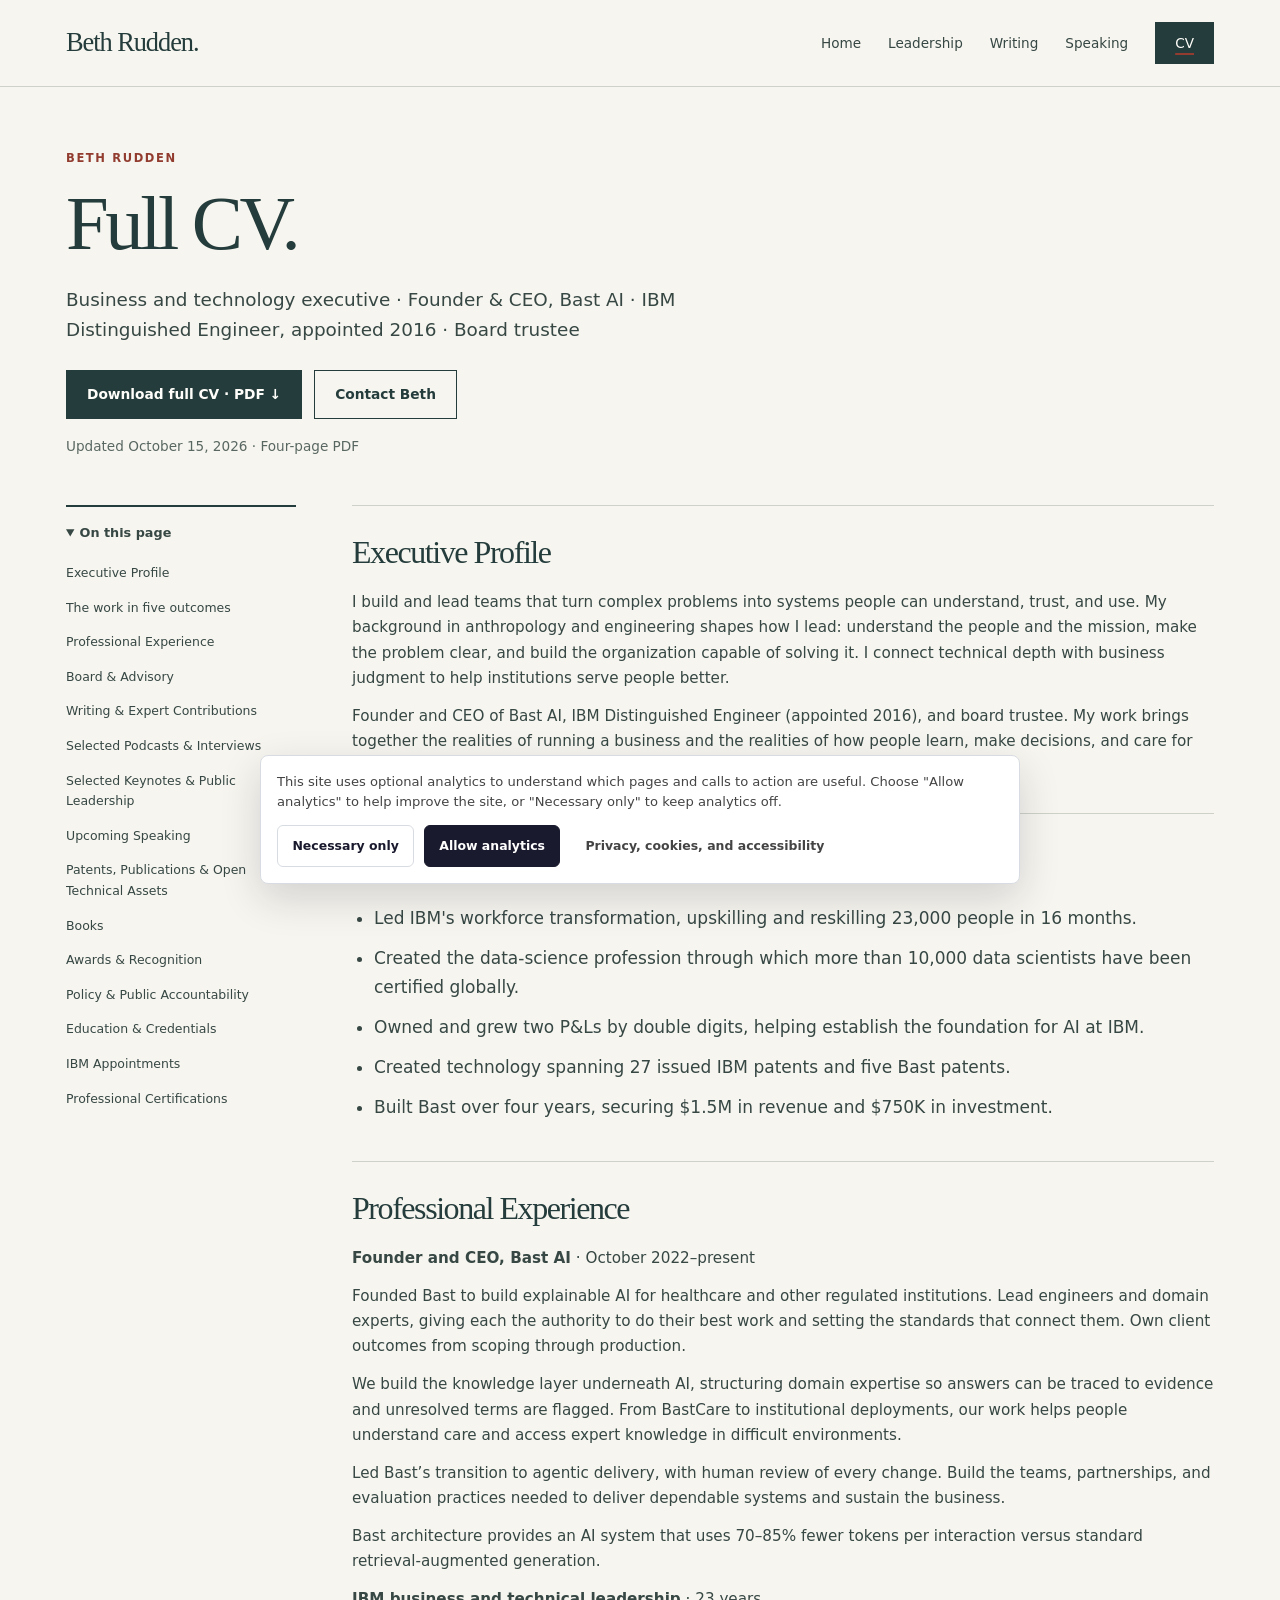
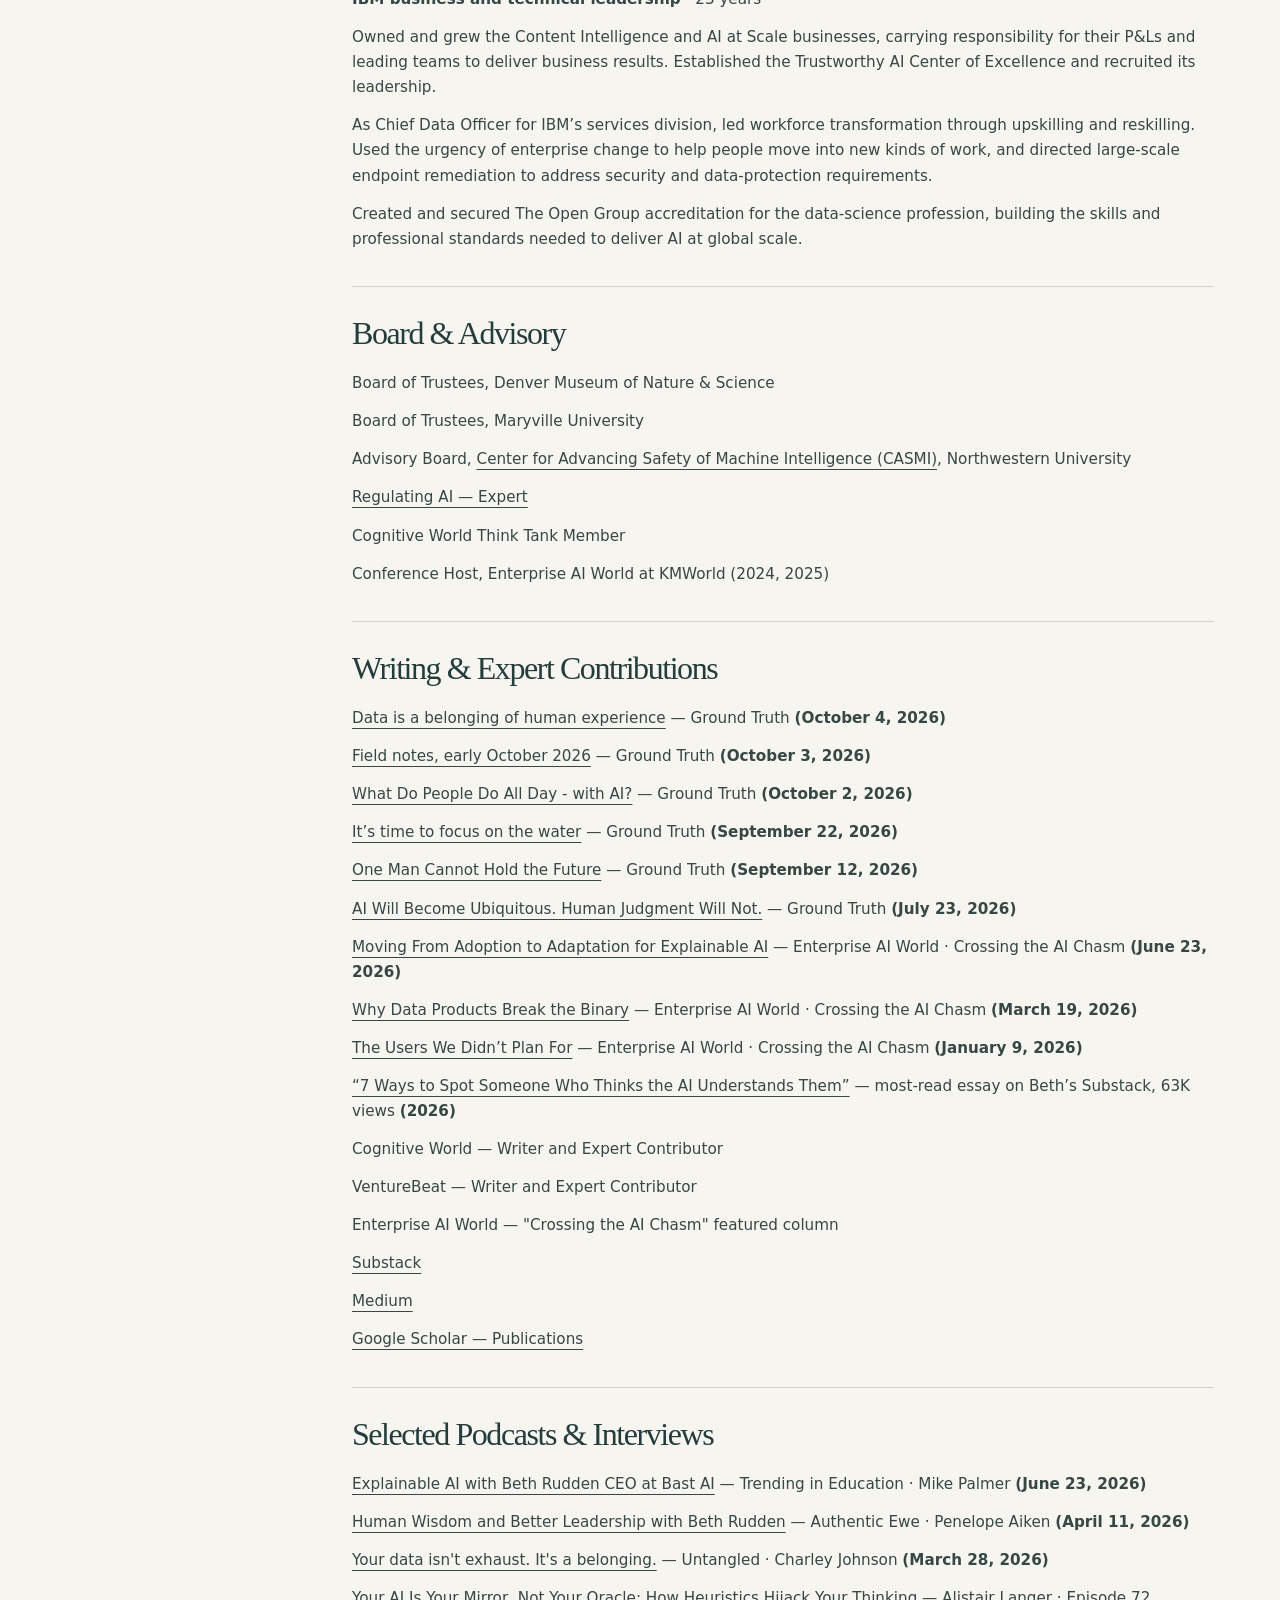
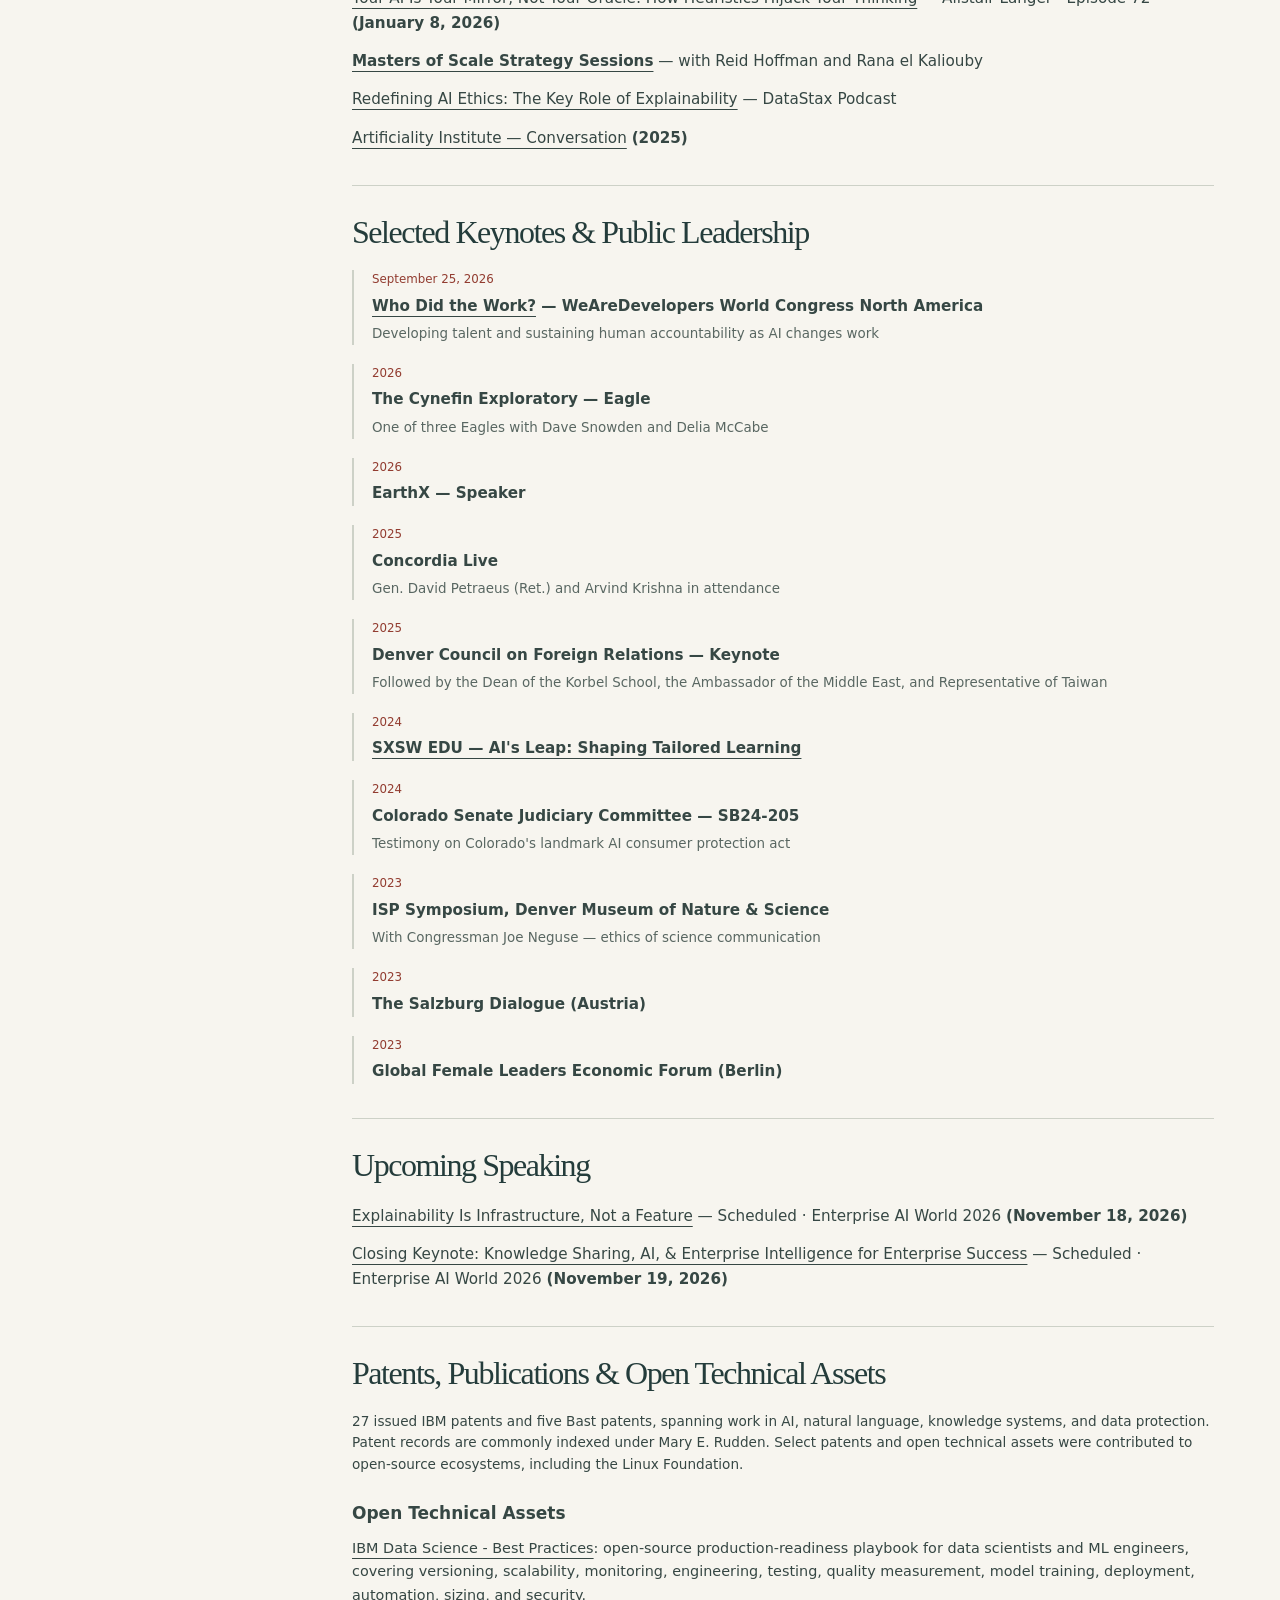
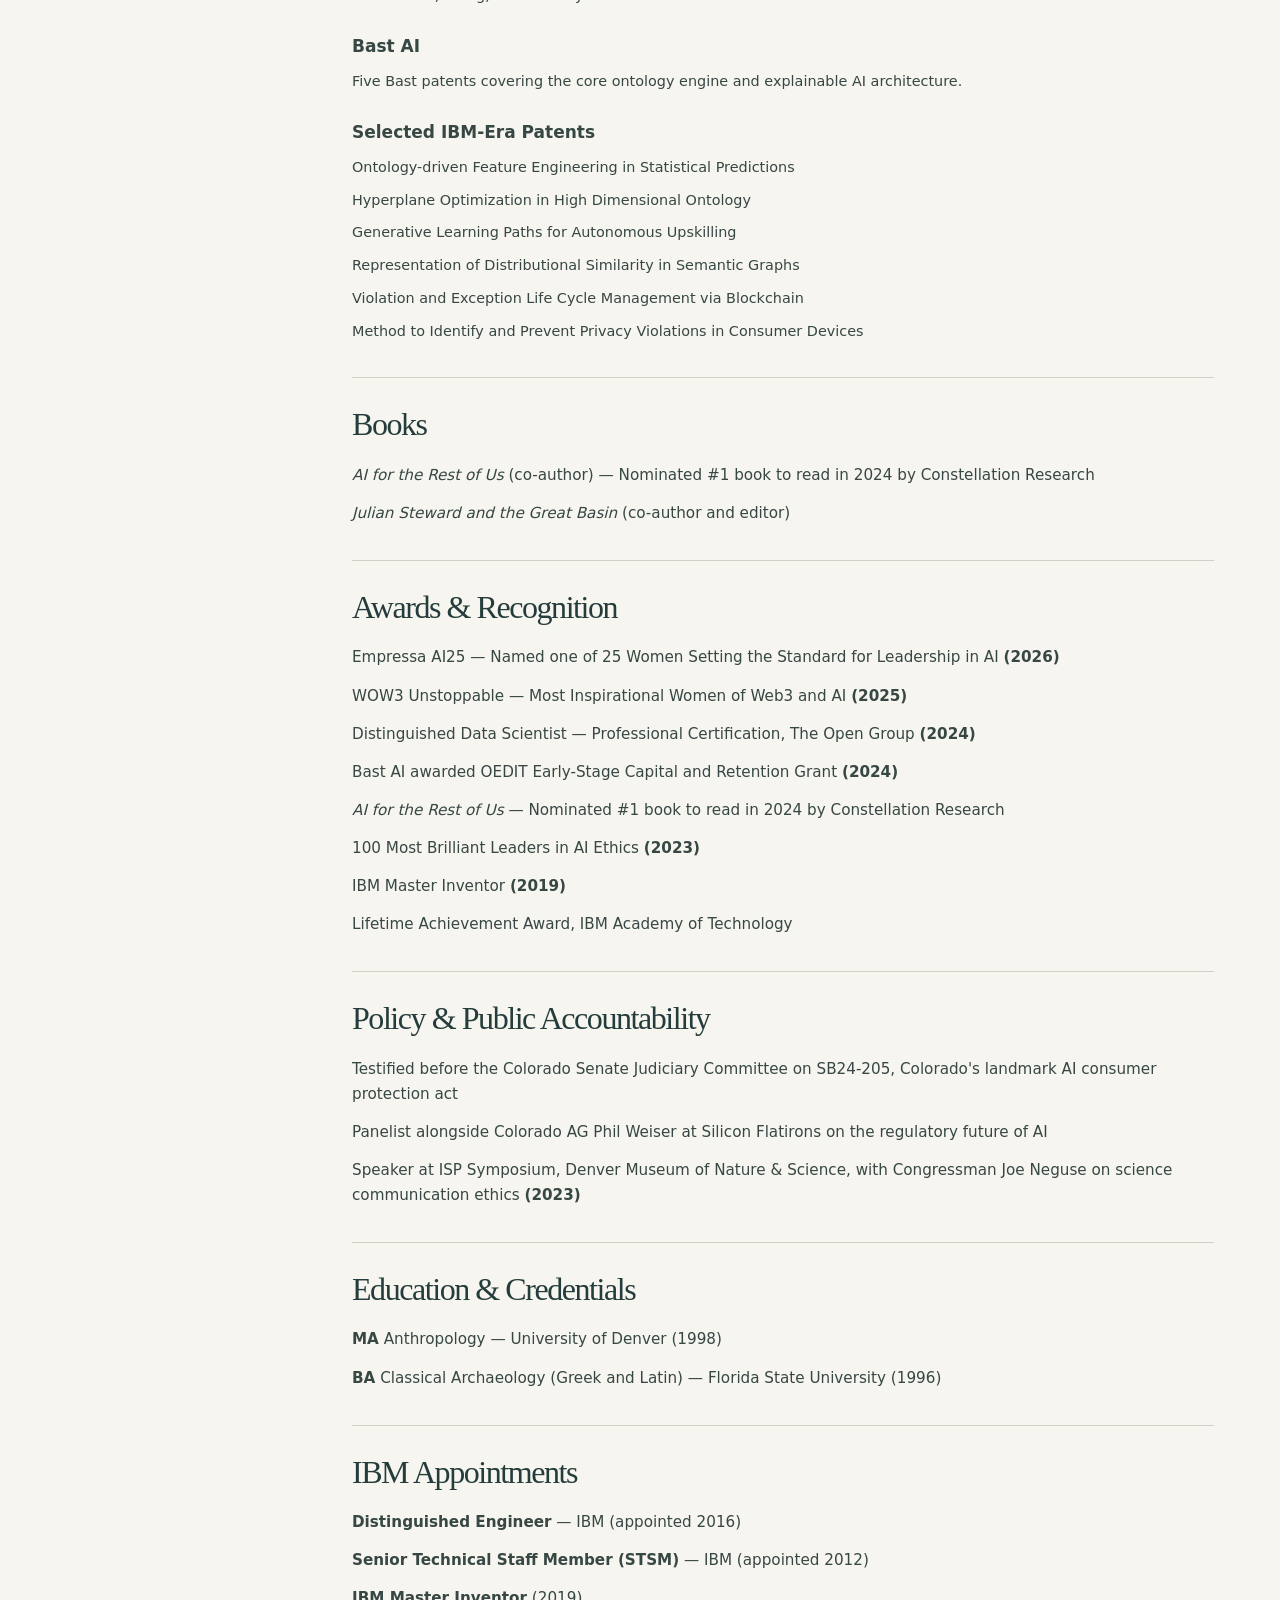
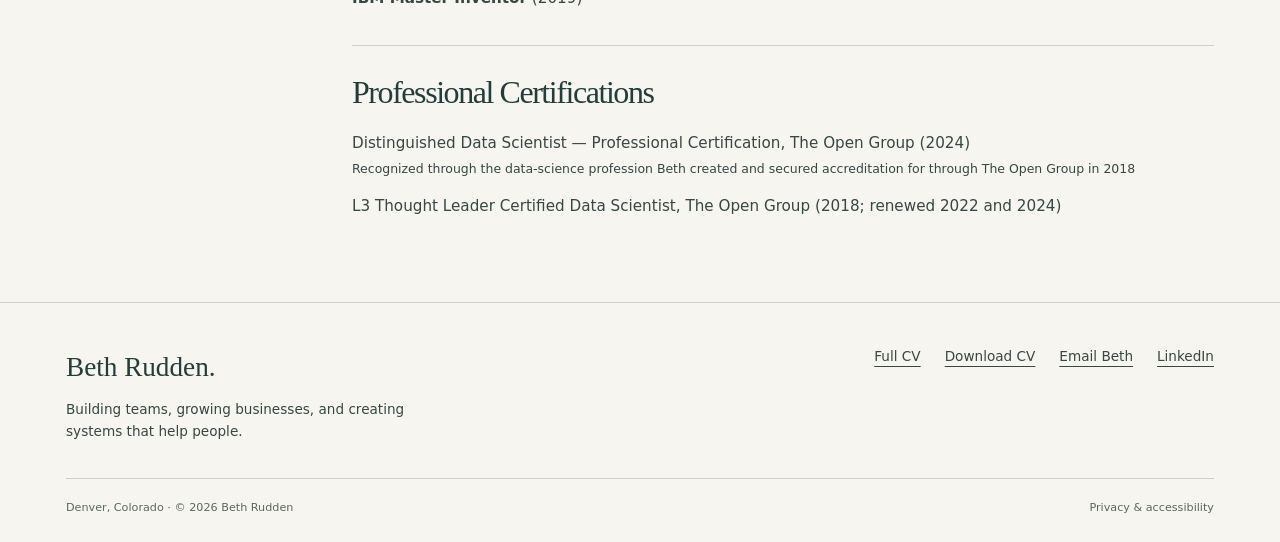
==== commit 7f456a0e: "Rebuild personal site around leadership and accessible CV navigation" ====
--- a/cv.html
+++ b/cv.html
@@ -1,511 +1,124 @@
-<!DOCTYPE html>
-<html lang="en">
-<head>
-<meta charset="UTF-8">
-<meta name="viewport" content="width=device-width, initial-scale=1.0">
-<link rel="icon" href="beth-stage.jpg" type="image/jpeg">
-<title>Beth Rudden CV — IBM Distinguished Engineer, Bast AI CEO</title>
-<meta name="description" content="Beth Rudden’s leadership in building teams, growing businesses, developing people, and creating technology that helps institutions serve people better.">
-<link rel="canonical" href="https://bethrudden.ai/cv.html">
-<meta property="og:title" content="Beth Rudden CV — IBM Distinguished Engineer, Bast AI CEO">
-<meta property="og:description" content="Beth Rudden’s leadership in building teams, growing businesses, developing people, and creating technology that helps institutions serve people better.">
-<meta property="og:url" content="https://bethrudden.ai/cv.html">
-<meta property="og:type" content="profile">
-<meta property="og:image" content="https://bethrudden.ai/og-card.jpg">
-<script src="analytics-consent.js" defer></script>
-<link rel="preconnect" href="https://fonts.googleapis.com">
-<link href="https://fonts.googleapis.com/css2?family=DM+Serif+Display&family=Inter:wght@400;500;600&display=swap" rel="stylesheet">
-<style>
-  :root {
-    --ink: #1a1a2e;
-    --text: #444;
-    --text-light: #777;
-    --border: #d8dce2;
-    --bg: #fafbfc;
-    --card-bg: #fff;
-    --accent-hover: #2B7DE9;
-  }
-
-  * { margin: 0; padding: 0; box-sizing: border-box; }
-
-  html { font-size: 120%; }
-
-  body {
-    font-family: 'Inter', -apple-system, BlinkMacSystemFont, sans-serif;
-    background: var(--bg);
-    color: var(--ink);
-    line-height: 1.6;
-    -webkit-font-smoothing: antialiased;
-    overflow-x: hidden;
-  }
-  a:focus-visible,
-  button:focus-visible,
-  input:focus-visible,
-  select:focus-visible,
-  textarea:focus-visible {
-    outline: 3px solid rgba(43,125,233,0.35);
-    outline-offset: 2px;
-  }
-
-  /* ── LAYOUT (split sidebar) ── */
-  .layout {
-    max-width: 1080px;
-    margin: 0 auto;
-    padding: 0 2rem;
-    display: flex;
-    align-items: flex-start;
-  }
-
-  /* ── SIDEBAR ── */
-  .hero {
-    flex: 0 0 340px;
-    position: sticky;
-    top: 0;
-    padding: 3.2rem 2.5rem 2.5rem 0;
-    display: flex;
-    flex-direction: column;
-    align-items: flex-start;
-  }
-  .hero-text { width: 100%; }
-  .hero-photos {
-    display: flex;
-    gap: 0.6rem;
-    width: 100%;
-    margin-bottom: 1.15rem;
-  }
-  .hero-photo {
-    flex: 1;
-    min-width: 0;
-    width: 100%;
-    height: clamp(260px, 32vh, 340px);
-    object-fit: cover;
-    object-position: center top;
-    border-radius: 10px;
-    border: 1px solid var(--border);
-  }
-  .back {
-    display: inline-block;
-    font-size: 0.75rem;
-    font-weight: 500;
-    color: var(--text-light);
-    text-decoration: none;
-    letter-spacing: 0.03em;
-    margin-bottom: 1.25rem;
-    transition: color 0.15s;
-  }
-  .back:hover { color: var(--ink); }
-  .eyebrow {
-    font-size: 0.7rem;
-    font-weight: 600;
-    text-transform: uppercase;
-    letter-spacing: 0.12em;
-    color: var(--text-light);
-    margin-bottom: 0.6rem;
-  }
-  .hero h1 {
-    font-family: 'DM Serif Display', serif;
-    font-size: 2.75rem;
-    font-weight: 400;
-    letter-spacing: -0.02em;
-    line-height: 1.05;
-    margin-bottom: 0.7rem;
-  }
-  .hero .thesis {
-    font-size: 0.98rem;
-    color: var(--text);
-    line-height: 1.48;
-    margin-bottom: 1.15rem;
-    overflow-wrap: break-word;
-  }
-  .hero-actions {
-    display: flex;
-    gap: 0.6rem;
-    flex-wrap: wrap;
-    align-items: center;
-    margin-bottom: 1.05rem;
-  }
-  .hero-cv {
-    display: inline-flex;
-    align-items: center;
-    gap: 0.45rem;
-    font-size: 0.85rem;
-    font-weight: 600;
-    color: #fff;
-    background: var(--ink);
-    text-decoration: none;
-    padding: 0.65rem 1.3rem;
-    border-radius: 6px;
-    transition: all 0.15s;
-  }
-  .hero-cv:hover {
-    background: var(--accent-hover);
-    transform: translateY(-1px);
-    box-shadow: 0 4px 16px rgba(43,125,233,0.2);
-  }
-  .hero-cv svg { width: 14px; height: 14px; fill: currentColor; }
-  .hero-cv-secondary {
-    display: inline-flex;
-    align-items: center;
-    gap: 0.4rem;
-    font-size: 0.85rem;
-    font-weight: 500;
-    color: var(--ink);
-    background: transparent;
-    text-decoration: none;
-    padding: 0.65rem 1.2rem;
-    border: 1.5px solid var(--border);
-    border-radius: 6px;
-    transition: all 0.15s;
-  }
-  .hero-cv-secondary:hover {
-    border-color: var(--ink);
-    transform: translateY(-1px);
-  }
-  .social-row { display: flex; gap: 0.5rem; }
-  .social-row a {
-    display: flex;
-    align-items: center;
-    justify-content: center;
-    width: 34px;
-    height: 34px;
-    border-radius: 50%;
-    border: 1.5px solid var(--border);
-    background: transparent;
-    text-decoration: none;
-    transition: all 0.2s;
-  }
-  .social-row a:hover { border-color: var(--ink); background: var(--ink); }
-  .social-row a svg { width: 15px; height: 15px; fill: #555; transition: fill 0.2s; }
-  .social-row a:hover svg { fill: #fff; }
-
-  /* ── MAIN (right column) ── */
-  .main {
-    flex: 1;
-    min-width: 0;
-    padding: 4.5rem 0 4rem 2.5rem;
-    border-left: 1px solid var(--border);
-  }
-
-  .section-title {
-    font-size: 0.65rem;
-    font-weight: 600;
-    text-transform: uppercase;
-    letter-spacing: 0.12em;
-    color: var(--text-light);
-    margin: 2.5rem 0 0.75rem;
-    padding-bottom: 0.4rem;
-    border-bottom: 1px solid var(--border);
-  }
-  .section-title:first-of-type { margin-top: 0; }
-
-  /* Awards / Board items */
-  .credential {
-    font-size: 0.88rem;
-    color: var(--text);
-    padding: 0.4rem 0;
-    line-height: 1.5;
-    overflow-wrap: break-word;
-  }
-  .credential strong { color: var(--ink); font-weight: 600; }
-  .credential a {
-    color: var(--text);
-    text-decoration: none;
-    border-bottom: 1px solid var(--border);
-    transition: all 0.15s;
-  }
-  .credential a:hover { color: var(--ink); border-bottom-color: var(--ink); }
-
-  /* Patent categories */
-  .patent-group { margin-top: 0.75rem; margin-bottom: 0.5rem; }
-  .patent-group-title {
-    font-size: 0.74rem;
-    font-weight: 600;
-    color: var(--ink);
-    margin-bottom: 0.3rem;
-    text-transform: uppercase;
-    letter-spacing: 0.06em;
-  }
-  .patent-item {
-    font-size: 0.82rem;
-    color: var(--text);
-    padding: 0.2rem 0 0.2rem 0.75rem;
-    border-left: 2px solid var(--border);
-    margin-bottom: 0.15rem;
-    line-height: 1.4;
-    overflow-wrap: break-word;
-  }
-
-  /* Featured moments */
-  .featured-moment {
-    background: var(--card-bg);
-    border: 1px solid var(--border);
-    border-radius: 8px;
-    padding: 0.85rem 1.1rem;
-    margin-bottom: 0.5rem;
-    font-size: 0.84rem;
-    color: var(--text);
-    line-height: 1.5;
-  }
-  .featured-moment .fm-title { font-weight: 600; color: var(--ink); margin-bottom: 0.15rem; }
-  .featured-moment .fm-context { font-size: 0.77rem; color: var(--text-light); }
-  .featured-moment .fm-year {
-    font-size: 0.65rem;
-    color: var(--text-light);
-    text-transform: uppercase;
-    letter-spacing: 0.06em;
-  }
-  .featured-moment a {
-    color: var(--text);
-    text-decoration: none;
-    border-bottom: 1px solid var(--border);
-    transition: all 0.15s;
-  }
-  .featured-moment a:hover { color: var(--ink); border-bottom-color: var(--ink); }
-
-  .footer {
-    text-align: center;
-    padding: 1.5rem 1rem 2.5rem;
-    font-size: 0.7rem;
-    color: var(--text-light);
-  }
-  .footer a { color: var(--ink); text-decoration: none; }
-  .footer a:hover { text-decoration: underline; }
-
-  /* ── RESPONSIVE ── */
-  @media (max-width: 820px) {
-    .layout { flex-direction: column; padding: 0 1.5rem; }
-    .hero {
-      position: static;
-      flex-basis: auto;
-      width: 100%;
-      padding: 3.5rem 0 2.5rem;
-      border-bottom: 2.5px solid var(--ink);
-    }
-    .hero-photos { max-width: 340px; }
-    .main {
-      flex: none;
-      width: 100%;
-      padding: 2rem 0 3rem;
-      border-left: none;
-    }
-  }
-  @media (max-width: 480px) {
-    .layout { padding: 0 1.25rem; }
-    .hero h1 { font-size: 2.4rem; }
-  }
-
-  /* ── PRINT ── */
-  @media print {
-    html { font-size: 100%; }
-    .layout { display: block; max-width: 100%; padding: 0; }
-    .hero {
-      position: static;
-      width: 100%;
-      padding: 0 0 1rem;
-      border-bottom: 2px solid var(--ink);
-      margin-bottom: 1rem;
-    }
-    .hero-photos, .hero-actions, .social-row, .back { display: none; }
-    .hero h1 { font-size: 1.8rem; }
-    .main { border-left: none; padding: 0; }
-    .section-title { margin-top: 1.4rem; }
-    .featured-moment { padding: 0.5rem 0.75rem; margin-bottom: 0.3rem; break-inside: avoid; }
-    .patent-group { break-inside: avoid; }
-    .footer { padding: 1rem; }
-  }
-
-  .career-story { padding-left: 1.15rem; margin: 0.5rem 0 1.5rem; }
-  .career-story li { font-size: 0.88rem; line-height: 1.6; color: var(--text); padding-left: 0.25rem; margin-bottom: 0.8rem; }
-  .career-story li::marker { color: var(--ink); }
-</style>
-</head>
-<body>
-
-<div class="layout">
-
-  <!-- ═══════ SIDEBAR ═══════ -->
-  <div class="hero">
-    <div class="hero-photos">
-      <img class="hero-photo" src="beth-headshot.jpg" alt="Studio headshot of Beth Rudden in blue glasses and a red top." width="300" height="375">
-    </div>
-    <div class="hero-text">
-      <a class="back" href="index.html">&larr; Beth Rudden</a>
-      <p class="eyebrow">CV &amp; Track record</p>
-      <h1>Beth<br>Rudden</h1>
-      <p class="thesis">Founder &amp; CEO, Bast AI &middot; IBM Distinguished Engineer &middot; Board trustee</p>
-      <div class="hero-actions">
-        <a class="hero-cv" href="Beth-Rudden-CV.pdf" download>
-          <svg viewBox="0 0 24 24"><path d="M12 16l-5-5h3V4h4v7h3l-5 5zm-7 2h14v2H5v-2z"/></svg>
-          Download PDF
-        </a>
-        <a class="hero-cv-secondary" href="work.html#inquiry">Work with me</a>
-      </div>
-      <div class="social-row">
-        <a href="https://linkedin.com/in/brudden" aria-label="LinkedIn" target="_blank" rel="noopener">
-          <svg viewBox="0 0 24 24"><path d="M20.447 20.452h-3.554v-5.569c0-1.328-.027-3.037-1.852-3.037-1.853 0-2.136 1.445-2.136 2.939v5.667H9.351V9h3.414v1.561h.046c.477-.9 1.637-1.85 3.37-1.85 3.601 0 4.267 2.37 4.267 5.455v6.286zM5.337 7.433a2.062 2.062 0 01-2.063-2.065 2.064 2.064 0 112.063 2.065zm1.782 13.019H3.555V9h3.564v11.452zM22.225 0H1.771C.792 0 0 .774 0 1.729v20.542C0 23.227.792 24 1.771 24h20.451C23.2 24 24 23.227 24 22.271V1.729C24 .774 23.2 0 22.222 0h.003z"/></svg>
-        </a>
-        <a href="mailto:meredith@bast.ai?subject=Inquiry%20from%20bethrudden.ai" aria-label="Email">
-          <svg viewBox="0 0 24 24"><path d="M20 4H4c-1.1 0-2 .9-2 2v12c0 1.1.9 2 2 2h16c1.1 0 2-.9 2-2V6c0-1.1-.9-2-2-2zm0 4l-8 5-8-5V6l8 5 8-5v2z"/></svg>
-        </a>
-        <a href="https://open.substack.com/pub/bastai" aria-label="Substack" target="_blank" rel="noopener">
-          <svg viewBox="0 0 24 24"><path d="M22.539 8.242H1.46V5.406h21.08v2.836zM1.46 10.812V24l9.6-5.244L20.66 24V10.812H1.46zm21.08-8.648H1.46V0h21.08v2.164z"/></svg>
-        </a>
-      </div>
-    </div>
-  </div>
-
-  <!-- ═══════ MAIN ═══════ -->
-  <div class="main">
-
-    <div class="section-title">Executive Profile</div>
-    <div class="credential">I build and lead teams that turn complex problems into systems people can understand, trust, and use. My background in anthropology and engineering shapes how I lead: understand the people and the mission, make the problem clear, and build the organization capable of solving it. I connect technical depth with business judgment to help institutions serve people better.</div>
-    <div class="credential">Founder and CEO of Bast AI, IBM Distinguished Engineer (appointed 2016), and board trustee. My work brings together the realities of running a business and the realities of how people learn, make decisions, and care for one another.</div>
-
-    <div class="section-title">The work in five outcomes</div>
-    <ul class="career-story">
-      <li>Led IBM&#x27;s workforce transformation, upskilling and reskilling 23,000 people in 16 months.</li>
+<!doctype html>
+<html lang="en"><head><meta charset="utf-8"><meta name="viewport" content="width=device-width, initial-scale=1">
+<title>Full CV — Beth Rudden</title><meta name="description" content="Beth Rudden’s full CV: business leadership, teams, Bast AI, IBM, board service, patents, publications, and speaking. Read online or download the PDF."><link rel="canonical" href="https://bethrudden.ai/cv.html">
+<meta property="og:title" content="Full CV — Beth Rudden"><meta property="og:description" content="Beth Rudden’s full CV: business leadership, teams, Bast AI, IBM, board service, patents, publications, and speaking. Read online or download the PDF."><meta property="og:type" content="website"><meta property="og:url" content="https://bethrudden.ai/cv.html"><meta property="og:image" content="https://bethrudden.ai/beth.jpg"><meta property="og:image:alt" content="Beth Rudden at SXSW EDU"><meta name="twitter:card" content="summary_large_image">
+<link rel="icon" href="beth-headshot.jpg" type="image/jpeg"><link rel="stylesheet" href="site.css"><script src="analytics-consent.js" defer></script>
+</head><body><a class="skip" href="#main-content">Skip to content</a>
+<header class="site-header"><div class="wrap header-inner"><a class="brand" href="index.html">Beth Rudden<span aria-hidden="true">.</span></a><nav class="site-nav" aria-label="Main navigation"><a href="index.html">Home</a><a href="work.html">Leadership</a><a href="writing.html">Writing</a><a href="speaking.html">Speaking</a><a href="cv.html" class="nav-cv" aria-current="page">CV</a></nav></div></header>
+<main id="main-content"><div class="wrap"><header class="page-intro"><p class="eyebrow">Beth Rudden</p><h1>Full CV.</h1><p class="lede">Business and technology executive · Founder &amp; CEO, Bast AI · IBM Distinguished Engineer, appointed 2016 · Board trustee</p><div class="actions"><a class="button" href="Beth-Rudden-CV.pdf">Download full CV · PDF ↓</a><a class="button secondary" href="mailto:beth@bast.ai">Contact Beth</a></div><p class="small" style="margin-top:16px">Updated October 15, 2026 · Four-page PDF</p></header></div><div class="wrap cv-layout"><aside class="cv-index"><details open><summary>On this page</summary><nav aria-label="CV sections"><a href="#executive-profile">Executive Profile</a><a href="#the-work-in-five-outcomes">The work in five outcomes</a><a href="#professional-experience">Professional Experience</a><a href="#board-advisory">Board &amp; Advisory</a><a href="#writing-expert-contributions">Writing &amp; Expert Contributions</a><a href="#selected-podcasts-interviews">Selected Podcasts &amp; Interviews</a><a href="#selected-keynotes-public-leadership">Selected Keynotes &amp; Public Leadership</a><a href="#upcoming-speaking">Upcoming Speaking</a><a href="#patents-publications-open-technical-assets">Patents, Publications &amp; Open Technical Assets</a><a href="#books">Books</a><a href="#awards-recognition">Awards &amp; Recognition</a><a href="#policy-public-accountability">Policy &amp; Public Accountability</a><a href="#education-credentials">Education &amp; Credentials</a><a href="#ibm-appointments">IBM Appointments</a><a href="#professional-certifications">Professional Certifications</a></nav></details></aside><div class="main"><h2 class="section-title" id="executive-profile">Executive Profile</h2>
+<div class="credential">I build and lead teams that turn complex problems into systems people can understand, trust, and use. My background in anthropology and engineering shapes how I lead: understand the people and the mission, make the problem clear, and build the organization capable of solving it. I connect technical depth with business judgment to help institutions serve people better.</div>
+<div class="credential">Founder and CEO of Bast AI, IBM Distinguished Engineer (appointed 2016), and board trustee. My work brings together the realities of running a business and the realities of how people learn, make decisions, and care for one another.</div>
+<h2 class="section-title" id="the-work-in-five-outcomes">The work in five outcomes</h2>
+<ul class="career-story">
+      <li>Led IBM's workforce transformation, upskilling and reskilling 23,000 people in 16 months.</li>
       <li>Created the data-science profession through which more than 10,000 data scientists have been certified globally.</li>
       <li>Owned and grew two P&amp;Ls by double digits, helping establish the foundation for AI at IBM.</li>
       <li>Created technology spanning 27 issued IBM patents and five Bast patents.</li>
       <li>Built Bast over four years, securing $1.5M in revenue and $750K in investment.</li>
     </ul>
-
-    <div class="section-title">Professional Experience</div>
-    <div class="credential"><strong>Founder and CEO, Bast AI</strong> · October 2022–present</div>
-    <div class="credential">Founded Bast to build explainable AI for healthcare and other regulated institutions. Lead engineers and domain experts, giving each the authority to do their best work and setting the standards that connect them. Own client outcomes from scoping through production.</div>
-    <div class="credential">We build the knowledge layer underneath AI, structuring domain expertise so answers can be traced to evidence and unresolved terms are flagged. From BastCare to institutional deployments, our work helps people understand care and access expert knowledge in difficult environments.</div>
-    <div class="credential">Led Bast’s transition to agentic delivery, with human review of every change. Build the teams, partnerships, and evaluation practices needed to deliver dependable systems and sustain the business.</div>
-    <div class="credential">Bast architecture provides an AI system that uses 70–85% fewer tokens per interaction versus standard retrieval-augmented generation.</div>
-    <div class="credential"><strong>IBM business and technical leadership</strong> · 23 years</div>
-    <div class="credential">Owned and grew the Content Intelligence and AI at Scale businesses, carrying responsibility for their P&amp;Ls and leading teams to deliver business results. Established the Trustworthy AI Center of Excellence and recruited its leadership.</div>
-    <div class="credential">As Chief Data Officer for IBM’s services division, led workforce transformation through upskilling and reskilling. Used the urgency of enterprise change to help people move into new kinds of work, and directed large-scale endpoint remediation to address security and data-protection requirements.</div>
-    <div class="credential">Created and secured The Open Group accreditation for the data-science profession, building the skills and professional standards needed to deliver AI at global scale.</div>
-
-    <!-- ═══════ AWARDS ═══════ -->
-    <div class="section-title">Awards &amp; Recognition</div>
-    <div class="credential">Empressa AI25 — Named one of 25 Women Setting the Standard for Leadership in AI <strong>(2026)</strong></div>
-    <div class="credential">WOW3 Unstoppable — Most Inspirational Women of Web3 and AI <strong>(2025)</strong></div>
-    <div class="credential">Distinguished Data Scientist — Professional Certification, The Open Group <strong>(2024)</strong></div>
-    <div class="credential">Bast AI awarded OEDIT Early-Stage Capital and Retention Grant <strong>(2024)</strong></div>
-    <div class="credential"><em>AI for the Rest of Us</em> — Nominated #1 book to read in 2024 by Constellation Research</div>
-    <div class="credential">100 Most Brilliant Leaders in AI Ethics <strong>(2023)</strong></div>
-    <div class="credential">IBM Master Inventor <strong>(2019)</strong></div>
-    <div class="credential">Lifetime Achievement Award, IBM Academy of Technology</div>
-
-    <!-- ═══════ BOARD & ADVISORY ═══════ -->
-    <div class="section-title">Board &amp; Advisory</div>
-    <div class="credential">Board of Trustees, Denver Museum of Nature &amp; Science</div>
-    <div class="credential">Board of Trustees, Maryville University</div>
-    <div class="credential">Advisory Board, <a href="https://casmi.northwestern.edu/people/" target="_blank" rel="noopener">Center for Advancing Safety of Machine Intelligence (CASMI)</a>, Northwestern University</div>
-    <div class="credential"><a href="https://regulatingai.org/experts/" target="_blank" rel="noopener">Regulating AI — Expert</a></div>
-    <div class="credential">Cognitive World Think Tank Member</div>
-    <div class="credential">Conference Host, Enterprise AI World at KMWorld (2024, 2025)</div>
-
-    <!-- ═══════ WRITING & EXPERT ═══════ -->
-    <div class="section-title">Writing &amp; Expert Contributions</div>
-    <div class="credential"><a href="https://bastai.substack.com/p/data-is-a-belonging-of-human-experience" target="_blank" rel="noopener">Data is a belonging of human experience</a> — Ground Truth <strong>(October 4, 2026)</strong></div>
-    <div class="credential"><a href="https://bastai.substack.com/p/field-notes-early-october-2026" target="_blank" rel="noopener">Field notes, early October 2026</a> — Ground Truth <strong>(October 3, 2026)</strong></div>
-    <div class="credential"><a href="https://bastai.substack.com/p/what-do-people-do-all-day-with-ai" target="_blank" rel="noopener">What Do People Do All Day - with AI?</a> — Ground Truth <strong>(October 2, 2026)</strong></div>
-    <div class="credential"><a href="https://bastai.substack.com/p/its-time-to-focus-on-the-water" target="_blank" rel="noopener">It’s time to focus on the water</a> — Ground Truth <strong>(September 22, 2026)</strong></div>
-    <div class="credential"><a href="https://bastai.substack.com/p/one-man-cannot-hold-the-future" target="_blank" rel="noopener">One Man Cannot Hold the Future</a> — Ground Truth <strong>(September 12, 2026)</strong></div>
-    <div class="credential"><a href="https://bastai.substack.com/p/ai-will-become-ubiquitous-human-judgment" target="_blank" rel="noopener">AI Will Become Ubiquitous. Human Judgment Will Not.</a> — Ground Truth <strong>(July 23, 2026)</strong></div>
-    <div class="credential"><a href="https://www.enterpriseaiworld.com/Articles/Columns/Crossing-the-AI-Chasm/Moving-From-Adoption-to-Adaptation-for-Explainable-AI-175395.aspx" target="_blank" rel="noopener">Moving From Adoption to Adaptation for Explainable AI</a> — Enterprise AI World · Crossing the AI Chasm <strong>(June 23, 2026)</strong></div>
-    <div class="credential"><a href="https://www.enterpriseaiworld.com/Articles/Columns/Crossing-the-AI-Chasm/Why-Data-Products-Break-the-Binary-173978.aspx" target="_blank" rel="noopener">Why Data Products Break the Binary</a> — Enterprise AI World · Crossing the AI Chasm <strong>(March 19, 2026)</strong></div>
-    <div class="credential"><a href="https://www.enterpriseaiworld.com/Articles/Columns/Crossing-the-AI-Chasm/The-Users-We-Didnt-Plan-For-173023.aspx" target="_blank" rel="noopener">The Users We Didn’t Plan For</a> — Enterprise AI World · Crossing the AI Chasm <strong>(January 9, 2026)</strong></div>
-    <div class="credential"><a href="https://bastai.substack.com/p/hey-boss-7-dead-giveaways-youre-treating" target="_blank" rel="noopener">&ldquo;7 Ways to Spot Someone Who Thinks the AI Understands Them&rdquo;</a> &mdash; most-read essay on Beth&rsquo;s Substack, 63K views <strong>(2026)</strong></div>
-    <div class="credential">Cognitive World — Writer and Expert Contributor</div>
-    <div class="credential">VentureBeat — Writer and Expert Contributor</div>
-    <div class="credential">Enterprise AI World — "Crossing the AI Chasm" featured column</div>
-    <div class="credential"><a href="https://open.substack.com/pub/bastai" target="_blank" rel="noopener">Substack</a></div>
-    <div class="credential"><a href="https://medium.com/@ibethrudden" target="_blank" rel="noopener">Medium</a></div>
-    <div class="credential"><a href="https://scholar.google.com/scholar?q=Beth+Rudden&hl=en&as_sdt=0,6" target="_blank" rel="noopener">Google Scholar — Publications</a></div>
-
-    <!-- ═══════ POLICY ═══════ -->
-    <div class="section-title">Policy &amp; Public Accountability</div>
-    <div class="credential">Testified before the Colorado Senate Judiciary Committee on SB24-205, Colorado's landmark AI consumer protection act</div>
-    <div class="credential">Panelist alongside Colorado AG Phil Weiser at Silicon Flatirons on the regulatory future of AI</div>
-    <div class="credential">Speaker at ISP Symposium, Denver Museum of Nature &amp; Science, with Congressman Joe Neguse on science communication ethics <strong>(2023)</strong></div>
-
-    <!-- ═══════ FEATURED MOMENTS ═══════ -->
-    <div class="section-title">Selected Keynotes &amp; Public Leadership</div>
-
-    <div class="featured-moment">
+<h2 class="section-title" id="professional-experience">Professional Experience</h2>
+<div class="credential"><strong>Founder and CEO, Bast AI</strong> · October 2022–present</div>
+<div class="credential">Founded Bast to build explainable AI for healthcare and other regulated institutions. Lead engineers and domain experts, giving each the authority to do their best work and setting the standards that connect them. Own client outcomes from scoping through production.</div>
+<div class="credential">We build the knowledge layer underneath AI, structuring domain expertise so answers can be traced to evidence and unresolved terms are flagged. From BastCare to institutional deployments, our work helps people understand care and access expert knowledge in difficult environments.</div>
+<div class="credential">Led Bast’s transition to agentic delivery, with human review of every change. Build the teams, partnerships, and evaluation practices needed to deliver dependable systems and sustain the business.</div>
+<div class="credential">Bast architecture provides an AI system that uses 70–85% fewer tokens per interaction versus standard retrieval-augmented generation.</div>
+<div class="credential"><strong>IBM business and technical leadership</strong> · 23 years</div>
+<div class="credential">Owned and grew the Content Intelligence and AI at Scale businesses, carrying responsibility for their P&amp;Ls and leading teams to deliver business results. Established the Trustworthy AI Center of Excellence and recruited its leadership.</div>
+<div class="credential">As Chief Data Officer for IBM’s services division, led workforce transformation through upskilling and reskilling. Used the urgency of enterprise change to help people move into new kinds of work, and directed large-scale endpoint remediation to address security and data-protection requirements.</div>
+<div class="credential">Created and secured The Open Group accreditation for the data-science profession, building the skills and professional standards needed to deliver AI at global scale.</div>
+<h2 class="section-title" id="board-advisory">Board &amp; Advisory</h2>
+<div class="credential">Board of Trustees, Denver Museum of Nature &amp; Science</div>
+<div class="credential">Board of Trustees, Maryville University</div>
+<div class="credential">Advisory Board, <a href="https://casmi.northwestern.edu/people/" target="_blank" rel="noopener">Center for Advancing Safety of Machine Intelligence (CASMI)</a>, Northwestern University</div>
+<div class="credential"><a href="https://regulatingai.org/experts/" target="_blank" rel="noopener">Regulating AI — Expert</a></div>
+<div class="credential">Cognitive World Think Tank Member</div>
+<div class="credential">Conference Host, Enterprise AI World at KMWorld (2024, 2025)</div>
+<h2 class="section-title" id="writing-expert-contributions">Writing &amp; Expert Contributions</h2>
+<div class="credential"><a href="https://bastai.substack.com/p/data-is-a-belonging-of-human-experience" target="_blank" rel="noopener">Data is a belonging of human experience</a> — Ground Truth <strong>(October 4, 2026)</strong></div>
+<div class="credential"><a href="https://bastai.substack.com/p/field-notes-early-october-2026" target="_blank" rel="noopener">Field notes, early October 2026</a> — Ground Truth <strong>(October 3, 2026)</strong></div>
+<div class="credential"><a href="https://bastai.substack.com/p/what-do-people-do-all-day-with-ai" target="_blank" rel="noopener">What Do People Do All Day - with AI?</a> — Ground Truth <strong>(October 2, 2026)</strong></div>
+<div class="credential"><a href="https://bastai.substack.com/p/its-time-to-focus-on-the-water" target="_blank" rel="noopener">It’s time to focus on the water</a> — Ground Truth <strong>(September 22, 2026)</strong></div>
+<div class="credential"><a href="https://bastai.substack.com/p/one-man-cannot-hold-the-future" target="_blank" rel="noopener">One Man Cannot Hold the Future</a> — Ground Truth <strong>(September 12, 2026)</strong></div>
+<div class="credential"><a href="https://bastai.substack.com/p/ai-will-become-ubiquitous-human-judgment" target="_blank" rel="noopener">AI Will Become Ubiquitous. Human Judgment Will Not.</a> — Ground Truth <strong>(July 23, 2026)</strong></div>
+<div class="credential"><a href="https://www.enterpriseaiworld.com/Articles/Columns/Crossing-the-AI-Chasm/Moving-From-Adoption-to-Adaptation-for-Explainable-AI-175395.aspx" target="_blank" rel="noopener">Moving From Adoption to Adaptation for Explainable AI</a> — Enterprise AI World · Crossing the AI Chasm <strong>(June 23, 2026)</strong></div>
+<div class="credential"><a href="https://www.enterpriseaiworld.com/Articles/Columns/Crossing-the-AI-Chasm/Why-Data-Products-Break-the-Binary-173978.aspx" target="_blank" rel="noopener">Why Data Products Break the Binary</a> — Enterprise AI World · Crossing the AI Chasm <strong>(March 19, 2026)</strong></div>
+<div class="credential"><a href="https://www.enterpriseaiworld.com/Articles/Columns/Crossing-the-AI-Chasm/The-Users-We-Didnt-Plan-For-173023.aspx" target="_blank" rel="noopener">The Users We Didn’t Plan For</a> — Enterprise AI World · Crossing the AI Chasm <strong>(January 9, 2026)</strong></div>
+<div class="credential"><a href="https://bastai.substack.com/p/hey-boss-7-dead-giveaways-youre-treating" target="_blank" rel="noopener">“7 Ways to Spot Someone Who Thinks the AI Understands Them”</a> — most-read essay on Beth’s Substack, 63K views <strong>(2026)</strong></div>
+<div class="credential">Cognitive World — Writer and Expert Contributor</div>
+<div class="credential">VentureBeat — Writer and Expert Contributor</div>
+<div class="credential">Enterprise AI World — "Crossing the AI Chasm" featured column</div>
+<div class="credential"><a href="https://open.substack.com/pub/bastai" target="_blank" rel="noopener">Substack</a></div>
+<div class="credential"><a href="https://medium.com/@ibethrudden" target="_blank" rel="noopener">Medium</a></div>
+<div class="credential"><a href="https://scholar.google.com/scholar?q=Beth+Rudden&amp;hl=en&amp;as_sdt=0,6" target="_blank" rel="noopener">Google Scholar — Publications</a></div>
+<h2 class="section-title" id="selected-podcasts-interviews">Selected Podcasts &amp; Interviews</h2>
+<div class="credential"><a href="https://trendingineducation.com/2026/06/explainable-ai/" target="_blank" rel="noopener">Explainable AI with Beth Rudden CEO at Bast AI</a> — Trending in Education · Mike Palmer <strong>(June 23, 2026)</strong></div>
+<div class="credential"><a href="https://shows.acast.com/authentic-ewe-podcast/episodes/human-wisdom-and-better-leadership-with-beth-rudden" target="_blank" rel="noopener">Human Wisdom and Better Leadership with Beth Rudden</a> — Authentic Ewe · Penelope Aiken <strong>(April 11, 2026)</strong></div>
+<div class="credential"><a href="https://podcasts.apple.com/us/podcast/your-data-isnt-exhaust-its-a-belonging/id1596588580?i=1000757943792" target="_blank" rel="noopener">Your data isn't exhaust. It's a belonging.</a> — Untangled · Charley Johnson <strong>(March 28, 2026)</strong></div>
+<div class="credential"><a href="https://www.alistairlanger.com/podcast/72-your-ai-is-your-mirror-not-your-oracle-how-heuristics-hijack-your-thinking-with-beth-rudden" target="_blank" rel="noopener">Your AI Is Your Mirror, Not Your Oracle: How Heuristics Hijack Your Thinking</a> — Alistair Langer · Episode 72 <strong>(January 8, 2026)</strong></div>
+<div class="credential"><a href="https://www.youtube.com/watch?v=Bd9xqcAqVYU" target="_blank" rel="noopener"><strong>Masters of Scale Strategy Sessions</strong></a> — with Reid Hoffman and Rana el Kaliouby</div>
+<div class="credential"><a href="https://www.datastax.com/resources/podcast/redefining-ai-ethics-explainability" target="_blank" rel="noopener">Redefining AI Ethics: The Key Role of Explainability</a> — DataStax Podcast</div>
+<div class="credential"><a href="https://open.spotify.com/show/4sRBHMDiGOuIbJ4tJwYjgK" target="_blank" rel="noopener">Artificiality Institute — Conversation</a> <strong>(2025)</strong></div>
+<h2 class="section-title" id="selected-keynotes-public-leadership">Selected Keynotes &amp; Public Leadership</h2>
+<div class="featured-moment">
       <div class="fm-year">September 25, 2026</div>
       <div class="fm-title"><a href="https://www.wearedevelopers.com/videos/100556-who-did-the-work?t=679" target="_blank" rel="noopener">Who Did the Work?</a> — WeAreDevelopers World Congress North America</div>
       <div class="fm-context">Developing talent and sustaining human accountability as AI changes work</div>
     </div>
-
-    <div class="featured-moment">
+<div class="featured-moment">
       <div class="fm-year">2026</div>
       <div class="fm-title">The Cynefin Exploratory — Eagle</div>
       <div class="fm-context">One of three Eagles with Dave Snowden and Delia McCabe</div>
     </div>
-    <div class="featured-moment">
+<div class="featured-moment">
       <div class="fm-year">2026</div>
       <div class="fm-title">EarthX — Speaker</div>
     </div>
-    <div class="featured-moment">
+<div class="featured-moment">
       <div class="fm-year">2025</div>
       <div class="fm-title">Concordia Live</div>
       <div class="fm-context">Gen. David Petraeus (Ret.) and Arvind Krishna in attendance</div>
     </div>
-    <div class="featured-moment">
+<div class="featured-moment">
       <div class="fm-year">2025</div>
       <div class="fm-title">Denver Council on Foreign Relations — Keynote</div>
       <div class="fm-context">Followed by the Dean of the Korbel School, the Ambassador of the Middle East, and Representative of Taiwan</div>
     </div>
-    <div class="featured-moment">
+<div class="featured-moment">
       <div class="fm-year">2024</div>
       <div class="fm-title"><a href="https://www.youtube.com/watch?v=hcqpT8yilPg" target="_blank" rel="noopener">SXSW EDU — AI's Leap: Shaping Tailored Learning</a></div>
     </div>
-    <div class="featured-moment">
+<div class="featured-moment">
       <div class="fm-year">2024</div>
       <div class="fm-title">Colorado Senate Judiciary Committee — SB24-205</div>
       <div class="fm-context">Testimony on Colorado's landmark AI consumer protection act</div>
     </div>
-    <div class="featured-moment">
+<div class="featured-moment">
       <div class="fm-year">2023</div>
       <div class="fm-title">ISP Symposium, Denver Museum of Nature &amp; Science</div>
       <div class="fm-context">With Congressman Joe Neguse — ethics of science communication</div>
     </div>
-    <div class="featured-moment">
+<div class="featured-moment">
       <div class="fm-year">2023</div>
       <div class="fm-title">The Salzburg Dialogue (Austria)</div>
     </div>
-    <div class="featured-moment">
+<div class="featured-moment">
       <div class="fm-year">2023</div>
       <div class="fm-title">Global Female Leaders Economic Forum (Berlin)</div>
     </div>
-
-    <!-- ═══════ GUEST APPEARANCES ═══════ -->
-    <div class="section-title">Selected Podcasts &amp; Interviews</div>
-    <div class="credential"><a href="https://trendingineducation.com/2026/06/explainable-ai/" target="_blank" rel="noopener">Explainable AI with Beth Rudden CEO at Bast AI</a> — Trending in Education · Mike Palmer <strong>(June 23, 2026)</strong></div>
-    <div class="credential"><a href="https://shows.acast.com/authentic-ewe-podcast/episodes/human-wisdom-and-better-leadership-with-beth-rudden" target="_blank" rel="noopener">Human Wisdom and Better Leadership with Beth Rudden</a> — Authentic Ewe · Penelope Aiken <strong>(April 11, 2026)</strong></div>
-    <div class="credential"><a href="https://podcasts.apple.com/us/podcast/your-data-isnt-exhaust-its-a-belonging/id1596588580?i=1000757943792" target="_blank" rel="noopener">Your data isn&#x27;t exhaust. It&#x27;s a belonging.</a> — Untangled · Charley Johnson <strong>(March 28, 2026)</strong></div>
-    <div class="credential"><a href="https://www.alistairlanger.com/podcast/72-your-ai-is-your-mirror-not-your-oracle-how-heuristics-hijack-your-thinking-with-beth-rudden" target="_blank" rel="noopener">Your AI Is Your Mirror, Not Your Oracle: How Heuristics Hijack Your Thinking</a> — Alistair Langer · Episode 72 <strong>(January 8, 2026)</strong></div>
-    <div class="credential"><a href="https://www.youtube.com/watch?v=Bd9xqcAqVYU" target="_blank" rel="noopener"><strong>Masters of Scale Strategy Sessions</strong></a> &mdash; with Reid Hoffman and Rana el Kaliouby</div>
-    <div class="credential"><a href="https://www.datastax.com/resources/podcast/redefining-ai-ethics-explainability" target="_blank" rel="noopener">Redefining AI Ethics: The Key Role of Explainability</a> — DataStax Podcast</div>
-    <div class="credential"><a href="https://open.spotify.com/show/4sRBHMDiGOuIbJ4tJwYjgK" target="_blank" rel="noopener">Artificiality Institute — Conversation</a> <strong>(2025)</strong></div>
-
-    <div class="section-title">Upcoming Speaking</div>
-    <div class="credential"><a href="https://www.enterpriseaiworld.com/Conference/2025/Beth-Rudden.aspx" target="_blank" rel="noopener">Explainability Is Infrastructure, Not a Feature</a> — Scheduled · Enterprise AI World 2026 <strong>(November 18, 2026)</strong></div>
-    <div class="credential"><a href="https://www.enterpriseaiworld.com/Conference/2025/Beth-Rudden.aspx" target="_blank" rel="noopener">Closing Keynote: Knowledge Sharing, AI, &amp; Enterprise Intelligence for Enterprise Success</a> — Scheduled · Enterprise AI World 2026 <strong>(November 19, 2026)</strong></div>
-
-    <!-- ═══════ PATENTS ═══════ -->
-    <div class="section-title">Patents, Publications &amp; Open Technical Assets</div>
-    <p style="font-size: 0.85rem; color: var(--text); margin-bottom: 0.75rem; line-height: 1.55;">27 issued IBM patents and five Bast patents, spanning work in AI, natural language, knowledge systems, and data protection. Patent records are commonly indexed under Mary E. Rudden. Select patents and open technical assets were contributed to open-source ecosystems, including the Linux Foundation.</p>
-
-    <div class="patent-group">
+<h2 class="section-title" id="upcoming-speaking">Upcoming Speaking</h2>
+<div class="credential"><a href="https://www.enterpriseaiworld.com/Conference/2025/Beth-Rudden.aspx" target="_blank" rel="noopener">Explainability Is Infrastructure, Not a Feature</a> — Scheduled · Enterprise AI World 2026 <strong>(November 18, 2026)</strong></div>
+<div class="credential"><a href="https://www.enterpriseaiworld.com/Conference/2025/Beth-Rudden.aspx" target="_blank" rel="noopener">Closing Keynote: Knowledge Sharing, AI, &amp; Enterprise Intelligence for Enterprise Success</a> — Scheduled · Enterprise AI World 2026 <strong>(November 19, 2026)</strong></div>
+<h2 class="section-title" id="patents-publications-open-technical-assets">Patents, Publications &amp; Open Technical Assets</h2>
+<p style="font-size: 0.85rem; color: var(--text); margin-bottom: 0.75rem; line-height: 1.55;">27 issued IBM patents and five Bast patents, spanning work in AI, natural language, knowledge systems, and data protection. Patent records are commonly indexed under Mary E. Rudden. Select patents and open technical assets were contributed to open-source ecosystems, including the Linux Foundation.</p>
+<div class="patent-group">
       <div class="patent-group-title">Open Technical Assets</div>
       <div class="patent-item"><a href="https://ibm.github.io/data-science-best-practices/" target="_blank" rel="noopener">IBM Data Science - Best Practices</a>: open-source production-readiness playbook for data scientists and ML engineers, covering versioning, scalability, monitoring, engineering, testing, quality measurement, model training, deployment, automation, sizing, and security.</div>
     </div>
-
-    <div class="patent-group">
+<div class="patent-group">
       <div class="patent-group-title">Bast AI</div>
       <div class="patent-item">Five Bast patents covering the core ontology engine and explainable AI architecture.</div>
     </div>
-
-    <div class="patent-group">
+<div class="patent-group">
       <div class="patent-group-title">Selected IBM-Era Patents</div>
       <div class="patent-item">Ontology-driven Feature Engineering in Statistical Predictions</div>
       <div class="patent-item">Hyperplane Optimization in High Dimensional Ontology</div>
@@ -514,32 +127,31 @@
       <div class="patent-item">Violation and Exception Life Cycle Management via Blockchain</div>
       <div class="patent-item">Method to Identify and Prevent Privacy Violations in Consumer Devices</div>
     </div>
-
-    <!-- ═══════ EDUCATION ═══════ -->
-    <div class="section-title">Education &amp; Credentials</div>
-    <div class="credential"><strong>MA</strong> Anthropology — University of Denver (1998)</div>
-    <div class="credential"><strong>BA</strong> Classical Archaeology (Greek and Latin) — Florida State University (1996)</div>
-
-    <div class="section-title">IBM Appointments</div>
-    <div class="credential"><strong>Distinguished Engineer</strong> — IBM (appointed 2016)</div>
-    <div class="credential"><strong>Senior Technical Staff Member (STSM)</strong> — IBM (appointed 2012)</div>
-    <div class="credential"><strong>IBM Master Inventor</strong> (2019)</div>
-
-    <div class="section-title">Professional Certifications</div>
-    <div class="credential">Distinguished Data Scientist — Professional Certification, The Open Group (2024)<br><span style="font-size: 0.78rem; color: var(--text-light);">Recognized through the data-science profession Beth created and secured accreditation for through The Open Group in 2018</span></div>
-    <div class="credential">L3 Thought Leader Certified Data Scientist, The Open Group (2018; renewed 2022 and 2024)</div>
-
-    <!-- ═══════ BOOKS ═══════ -->
-    <div class="section-title">Books</div>
-    <div class="credential"><em>AI for the Rest of Us</em> (co-author) — Nominated #1 book to read in 2024 by Constellation Research</div>
-    <div class="credential"><em>Julian Steward and the Great Basin</em> (co-author and editor)</div>
-
-  </div>
-</div>
-
-<div class="footer">
-  <a href="index.html">bethrudden.ai</a> &middot; Denver, Colorado &middot; <a href="privacy.html">Privacy, cookies, and accessibility</a>
-</div>
-
-</body>
-</html>
+<h2 class="section-title" id="books">Books</h2>
+<div class="credential"><em>AI for the Rest of Us</em> (co-author) — Nominated #1 book to read in 2024 by Constellation Research</div>
+<div class="credential"><em>Julian Steward and the Great Basin</em> (co-author and editor)</div>
+<h2 class="section-title" id="awards-recognition">Awards &amp; Recognition</h2>
+<div class="credential">Empressa AI25 — Named one of 25 Women Setting the Standard for Leadership in AI <strong>(2026)</strong></div>
+<div class="credential">WOW3 Unstoppable — Most Inspirational Women of Web3 and AI <strong>(2025)</strong></div>
+<div class="credential">Distinguished Data Scientist — Professional Certification, The Open Group <strong>(2024)</strong></div>
+<div class="credential">Bast AI awarded OEDIT Early-Stage Capital and Retention Grant <strong>(2024)</strong></div>
+<div class="credential"><em>AI for the Rest of Us</em> — Nominated #1 book to read in 2024 by Constellation Research</div>
+<div class="credential">100 Most Brilliant Leaders in AI Ethics <strong>(2023)</strong></div>
+<div class="credential">IBM Master Inventor <strong>(2019)</strong></div>
+<div class="credential">Lifetime Achievement Award, IBM Academy of Technology</div>
+<h2 class="section-title" id="policy-public-accountability">Policy &amp; Public Accountability</h2>
+<div class="credential">Testified before the Colorado Senate Judiciary Committee on SB24-205, Colorado's landmark AI consumer protection act</div>
+<div class="credential">Panelist alongside Colorado AG Phil Weiser at Silicon Flatirons on the regulatory future of AI</div>
+<div class="credential">Speaker at ISP Symposium, Denver Museum of Nature &amp; Science, with Congressman Joe Neguse on science communication ethics <strong>(2023)</strong></div>
+<h2 class="section-title" id="education-credentials">Education &amp; Credentials</h2>
+<div class="credential"><strong>MA</strong> Anthropology — University of Denver (1998)</div>
+<div class="credential"><strong>BA</strong> Classical Archaeology (Greek and Latin) — Florida State University (1996)</div>
+<h2 class="section-title" id="ibm-appointments">IBM Appointments</h2>
+<div class="credential"><strong>Distinguished Engineer</strong> — IBM (appointed 2016)</div>
+<div class="credential"><strong>Senior Technical Staff Member (STSM)</strong> — IBM (appointed 2012)</div>
+<div class="credential"><strong>IBM Master Inventor</strong> (2019)</div>
+<h2 class="section-title" id="professional-certifications">Professional Certifications</h2>
+<div class="credential">Distinguished Data Scientist — Professional Certification, The Open Group (2024)<br><span style="font-size: 0.78rem; color: var(--text-light);">Recognized through the data-science profession Beth created and secured accreditation for through The Open Group in 2018</span></div>
+<div class="credential">L3 Thought Leader Certified Data Scientist, The Open Group (2018; renewed 2022 and 2024)</div>
+</div></div></main>
+<footer class="site-footer" id="contact"><div class="wrap"><div class="footer-top"><div><div class="footer-name">Beth Rudden.</div><p>Building teams, growing businesses, and creating systems that help people.</p></div><nav class="footer-links" aria-label="Contact and resources"><a href="cv.html">Full CV</a><a href="Beth-Rudden-CV.pdf">Download CV</a><a href="mailto:beth@bast.ai">Email Beth</a><a href="https://www.linkedin.com/in/brudden/" target="_blank" rel="noopener">LinkedIn</a></nav></div><div class="footer-bottom"><span>Denver, Colorado · © 2026 Beth Rudden</span><a href="privacy.html">Privacy &amp; accessibility</a></div></div></footer></body></html>
--- a/site.css
+++ b/site.css
@@ -0,0 +1,6 @@
+:root{--paper:#f7f5ef;--white:#fffefa;--ink:#243c3b;--text:#364744;--muted:#596762;--line:#cdd1c7;--accent:#923c30;--wash:#e9ede4;--serif:Georgia,'Times New Roman',serif;--sans:Inter,system-ui,-apple-system,BlinkMacSystemFont,'Segoe UI',sans-serif}*{box-sizing:border-box}html{scroll-padding-top:110px}body{margin:0;background:var(--paper);color:var(--text);font:17px/1.65 var(--sans);-webkit-font-smoothing:antialiased}a{color:inherit;text-underline-offset:5px;text-decoration-thickness:1px}a:hover{color:var(--accent)}button{font:inherit}a:focus-visible,button:focus-visible,summary:focus-visible{outline:3px solid var(--accent);outline-offset:5px}img{display:block;width:100%;height:auto}h1,h2,h3,p,figure{margin:0}h1,h2,h3{color:var(--ink);font-weight:400}h1,h2{font-family:var(--serif);letter-spacing:-.045em}h1{font-size:clamp(3.2rem,7.5vw,6.7rem);line-height:1.03}h2{font-size:clamp(2rem,4vw,3.2rem);line-height:1.14}h3{font-size:1.3rem;font-weight:600;line-height:1.4}p+p{margin-top:1rem}.wrap{max-width:1240px;margin:auto;padding:0 46px}.skip{position:fixed;top:-80px;left:20px;background:var(--ink);color:white;padding:12px;z-index:100}.skip:focus{top:12px}.site-header{position:sticky;top:0;z-index:50;background:rgba(247,245,239,.98);border-bottom:1px solid var(--line)}.header-inner{display:flex;align-items:center;justify-content:space-between;min-height:86px;gap:28px}.brand{font-family:var(--serif);font-size:1.65rem;text-decoration:none;color:var(--ink);white-space:nowrap;letter-spacing:-.04em}.site-nav{display:flex;align-items:center;gap:27px}.site-nav a{font-size:.85rem;font-weight:500;text-decoration:none;padding:10px 0}.site-nav a[aria-current=page]{text-decoration:underline;text-decoration-color:var(--accent);text-decoration-thickness:2px}.site-nav .nav-cv{background:var(--ink);color:var(--white);padding:10px 20px;text-decoration:none}.site-nav .nav-cv:hover{background:var(--accent)}.eyebrow{font-size:.72rem;font-weight:600;text-transform:uppercase;letter-spacing:.14em;color:var(--accent);margin-bottom:20px}.hero{display:grid;grid-template-columns:1.35fr 1fr;align-items:center;gap:70px;padding-top:62px;padding-bottom:66px}.hero h1{margin-bottom:24px}.hero .lede{font-family:var(--serif);font-size:clamp(1.6rem,2.5vw,2rem);line-height:1.35;max-width:680px;letter-spacing:-.02em;color:var(--ink)}.hero .intro{margin-top:22px;max-width:610px;font-size:1rem}.hero .roles{font-size:.77rem;color:var(--muted);margin-top:24px;max-width:580px}.portrait{position:relative;padding:0 0 18px 18px}.portrait:before{content:'';position:absolute;inset:22px 18px 0 0;background:#dfe7db;z-index:-1}.portrait img{aspect-ratio:4/5;object-fit:cover;object-position:center}.portrait figcaption{font-size:.7rem;color:var(--muted);padding-top:10px}.actions{display:flex;flex-wrap:wrap;gap:12px;margin-top:28px}.button{display:inline-flex;align-items:center;justify-content:center;gap:18px;min-height:48px;padding:12px 20px;font-size:.86rem;font-weight:600;text-decoration:none;border:1px solid var(--ink);background:var(--ink);color:var(--white);cursor:pointer}.button:hover{background:var(--accent);color:white;border-color:var(--accent)}.button.secondary{background:transparent;color:var(--ink)}.button.secondary:hover{background:var(--wash);border-color:var(--ink)}.section{padding-top:68px;padding-bottom:72px;border-top:1px solid var(--line)}.section-head{display:flex;justify-content:space-between;align-items:end;gap:30px;margin-bottom:36px}.section-head .eyebrow{margin-bottom:10px}.text-link{font-size:.85rem;font-weight:600;white-space:nowrap}.three-col{display:grid;grid-template-columns:repeat(3,1fr);gap:38px}.three-col article+article{border-left:1px solid var(--line);padding-left:30px}.number{font-family:var(--serif);font-size:1.4rem;color:var(--accent);margin-bottom:22px}.three-col p{font-size:.95rem;margin-top:15px}.band{background:var(--ink);color:#e1e8df;padding:62px 0}.band h2{color:var(--white)}.band .eyebrow{color:#d8b09b}.split{display:grid;grid-template-columns:1fr 1.35fr;gap:80px}.band p{max-width:690px}.band .text-link{color:white}.band .actions{margin-top:20px}.outcomes{list-style:none;margin:0;padding:0}.outcomes li{padding:20px 0;border-top:1px solid var(--line);font-size:1.06rem;display:grid;grid-template-columns:42px 1fr;gap:8px}.outcomes li:before{content:counter(outcome,decimal-leading-zero);counter-increment:outcome;color:var(--accent);font-size:.8rem;padding-top:4px}.outcomes{counter-reset:outcome}.list{border-top:1px solid var(--line)}.entry{display:grid;grid-template-columns:140px 1fr;gap:30px;padding:26px 0;border-bottom:1px solid var(--line)}.entry-meta{font-size:.75rem;color:var(--muted);line-height:1.6}.entry-meta span{display:block;margin-top:6px;font-size:.65rem;letter-spacing:.08em;text-transform:uppercase;color:var(--accent)}.entry h3{font-family:var(--serif);font-size:1.65rem;font-weight:400;letter-spacing:-.025em;line-height:1.25}.entry h3 a{text-decoration:none}.entry h3 a:hover{text-decoration:underline}.entry p{font-size:.92rem;max-width:780px;margin-top:8px}.entry .publisher{font-size:.76rem;color:var(--muted);margin-top:8px}.page-intro{padding-top:62px;padding-bottom:48px;max-width:980px}.page-intro h1{font-size:clamp(3rem,6vw,5rem)}.page-intro .lede{margin-top:22px;max-width:740px;font-size:1.15rem}.page-intro .eyebrow{margin-bottom:16px}.page-intro .actions{margin-top:24px}.content-section{padding:46px 0;border-top:1px solid var(--line)}.content-section h2{margin-bottom:23px}.prose{max-width:780px}.prose p{margin-bottom:18px}.prose h2{margin-top:42px;margin-bottom:18px;font-size:2rem}.prose ul{padding-left:22px}.work-row{display:grid;grid-template-columns:210px 1fr;gap:45px;border-top:1px solid var(--line);padding:40px 0}.work-row .work-label{font-size:.85rem;color:var(--muted)}.work-row h2{font-size:2.5rem;margin-bottom:22px}.work-row p{max-width:790px}.work-row .text-link{display:inline-block;margin-top:19px}.board-list{margin:22px 0 0;padding:0;list-style:none}.board-list li{padding:14px 0;border-top:1px solid var(--line)}.board-list span{display:block;color:var(--muted);font-size:.82rem}.image-story{display:grid;grid-template-columns:1fr 1.1fr;gap:70px;align-items:center}.image-story img{max-height:520px;object-fit:cover;object-position:center 30%}.image-story p{margin-top:23px}.books{display:grid;grid-template-columns:1fr 1fr;gap:40px}.book{padding:30px;background:var(--wash);border-top:3px solid var(--accent)}.book h3{font-family:var(--serif);font-size:2rem;font-weight:400}.book p{margin-top:14px}.small{font-size:.85rem;color:var(--muted)}.cv-layout{display:grid;grid-template-columns:230px 1fr;gap:56px;padding-bottom:70px}.cv-index{position:sticky;top:111px;align-self:start;border-top:2px solid var(--ink);padding-top:15px;max-height:calc(100vh - 135px);overflow:auto}.cv-index summary{font-size:.8rem;font-weight:600;margin-bottom:13px;cursor:pointer}.cv-index a{display:block;font-size:.78rem;padding:7px 0;text-decoration:none}.cv-index a:hover{text-decoration:underline}.cv-layout .section-title{font-family:var(--serif);font-size:2rem;border-top:1px solid var(--line);padding-top:28px;margin:34px 0 20px;scroll-margin-top:110px}.cv-layout .section-title:first-child{margin-top:0}.credential{margin-bottom:13px;font-size:.95rem}.career-story{padding-left:22px}.career-story li{padding:6px 0}.featured-moment{margin:19px 0;padding-left:18px;border-left:2px solid var(--line)}.fm-year{font-size:.74rem;color:var(--accent)}.fm-title{font-size:.95rem;font-weight:600;margin-top:4px}.fm-context{font-size:.84rem;color:var(--muted);margin-top:4px}.patent-group{margin:24px 0}.patent-group-title{font-weight:600;margin-bottom:10px}.patent-item{font-size:.9rem;margin-bottom:9px}.cv-layout .main{min-width:0}.cv-layout a{overflow-wrap:anywhere}.site-footer{border-top:1px solid var(--line);padding:42px 0 25px}.footer-top{display:flex;justify-content:space-between;gap:40px;padding-bottom:35px}.footer-name{font-family:var(--serif);font-size:1.7rem;color:var(--ink);margin-bottom:8px}.footer-top p{font-size:.85rem;max-width:390px}.footer-links{display:flex;gap:24px;flex-wrap:wrap;align-content:start;font-size:.85rem}.footer-bottom{display:flex;justify-content:space-between;border-top:1px solid var(--line);padding-top:20px;font-size:.7rem;color:var(--muted)}.footer-bottom a{text-decoration:none}.contact-note{padding:30px;background:var(--wash);margin:35px 0}.contact-note h2{font-size:1.8rem}.contact-note p{margin-top:15px}.page-intro.tight{padding-bottom:35px}
+@media(min-width:1500px){.hero{padding-top:80px;padding-bottom:80px}}
+@media(max-width:1000px){.wrap{padding:0 28px}.site-nav{gap:17px}.hero{gap:35px}.hero h1{font-size:4.6rem}.split{gap:40px}.three-col{gap:25px}.three-col article+article{padding-left:22px}.cv-layout{grid-template-columns:190px 1fr;gap:30px}.image-story{gap:35px}}
+@media(max-width:700px){html{scroll-padding-top:145px}.wrap{padding-left:22px;padding-right:22px}.header-inner{flex-wrap:wrap;gap:0;min-height:auto;padding-top:13px;padding-bottom:12px}.brand{font-size:1.45rem}.site-nav{width:100%;justify-content:space-between;gap:8px;margin-top:9px}.site-nav a{font-size:.75rem;padding:6px 0}.site-nav .nav-cv{padding:7px 12px}.hero{grid-template-columns:1fr;padding-top:38px;padding-bottom:40px;gap:38px}.hero h1{font-size:4rem}.hero .lede{font-size:1.7rem}.hero .intro{font-size:.95rem}.hero .roles{font-size:.73rem}.hero .portrait{max-width:430px;width:100%;justify-self:center}.portrait img{aspect-ratio:5/4;object-position:center 30%}.actions{gap:10px}.button{font-size:.8rem;padding:11px 16px}.section{padding-top:42px;padding-bottom:44px}.section-head{display:block;margin-bottom:25px}.section-head .text-link{display:inline-block;margin-top:18px}.three-col,.split,.books,.image-story{grid-template-columns:1fr;gap:30px}.three-col article+article{border-left:0;border-top:1px solid var(--line);padding-left:0;padding-top:25px}.three-col .number{margin-bottom:10px}.band{padding:40px 0}.entry{grid-template-columns:1fr;gap:10px;padding:23px 0}.entry-meta span{display:inline;margin-left:10px}.entry h3{font-size:1.5rem}.entry p{font-size:.9rem}.page-intro{padding-top:38px;padding-bottom:35px}.page-intro h1{font-size:clamp(2.65rem,12vw,3.3rem)}.page-intro .lede{font-size:1.05rem}.content-section{padding:35px 0}.work-row{grid-template-columns:1fr;gap:16px;padding:30px 0}.work-row h2{font-size:2.2rem}.cv-layout{display:block}.cv-index{position:static;max-height:none;margin-bottom:28px}.cv-index nav{display:grid;grid-template-columns:1fr 1fr;gap:0 18px}.cv-index a{font-size:.74rem}.cv-layout .section-title{font-size:1.8rem}.credential{font-size:.9rem}.footer-top{display:block}.footer-links{margin-top:24px;gap:20px}.footer-bottom{gap:20px;align-items:start}.image-story img{max-height:390px}.outcomes li{font-size:1rem;grid-template-columns:32px 1fr}.book{padding:24px}.site-footer{padding-top:32px}}
+@media(prefers-reduced-motion:reduce){html{scroll-behavior:auto}}
+@media print{.site-header,.site-footer,.skip,.cv-index,.actions,.br-consent{display:none!important}body{background:white;color:black;font-size:11pt}.wrap{padding:0;max-width:none}.cv-layout{display:block}.page-intro{padding:0 0 20px}.page-intro h1{font-size:28pt}.section-title{break-after:avoid}.credential,.featured-moment,.patent-group{break-inside:avoid}.cv-layout .section-title{font-size:16pt}a{color:inherit}}
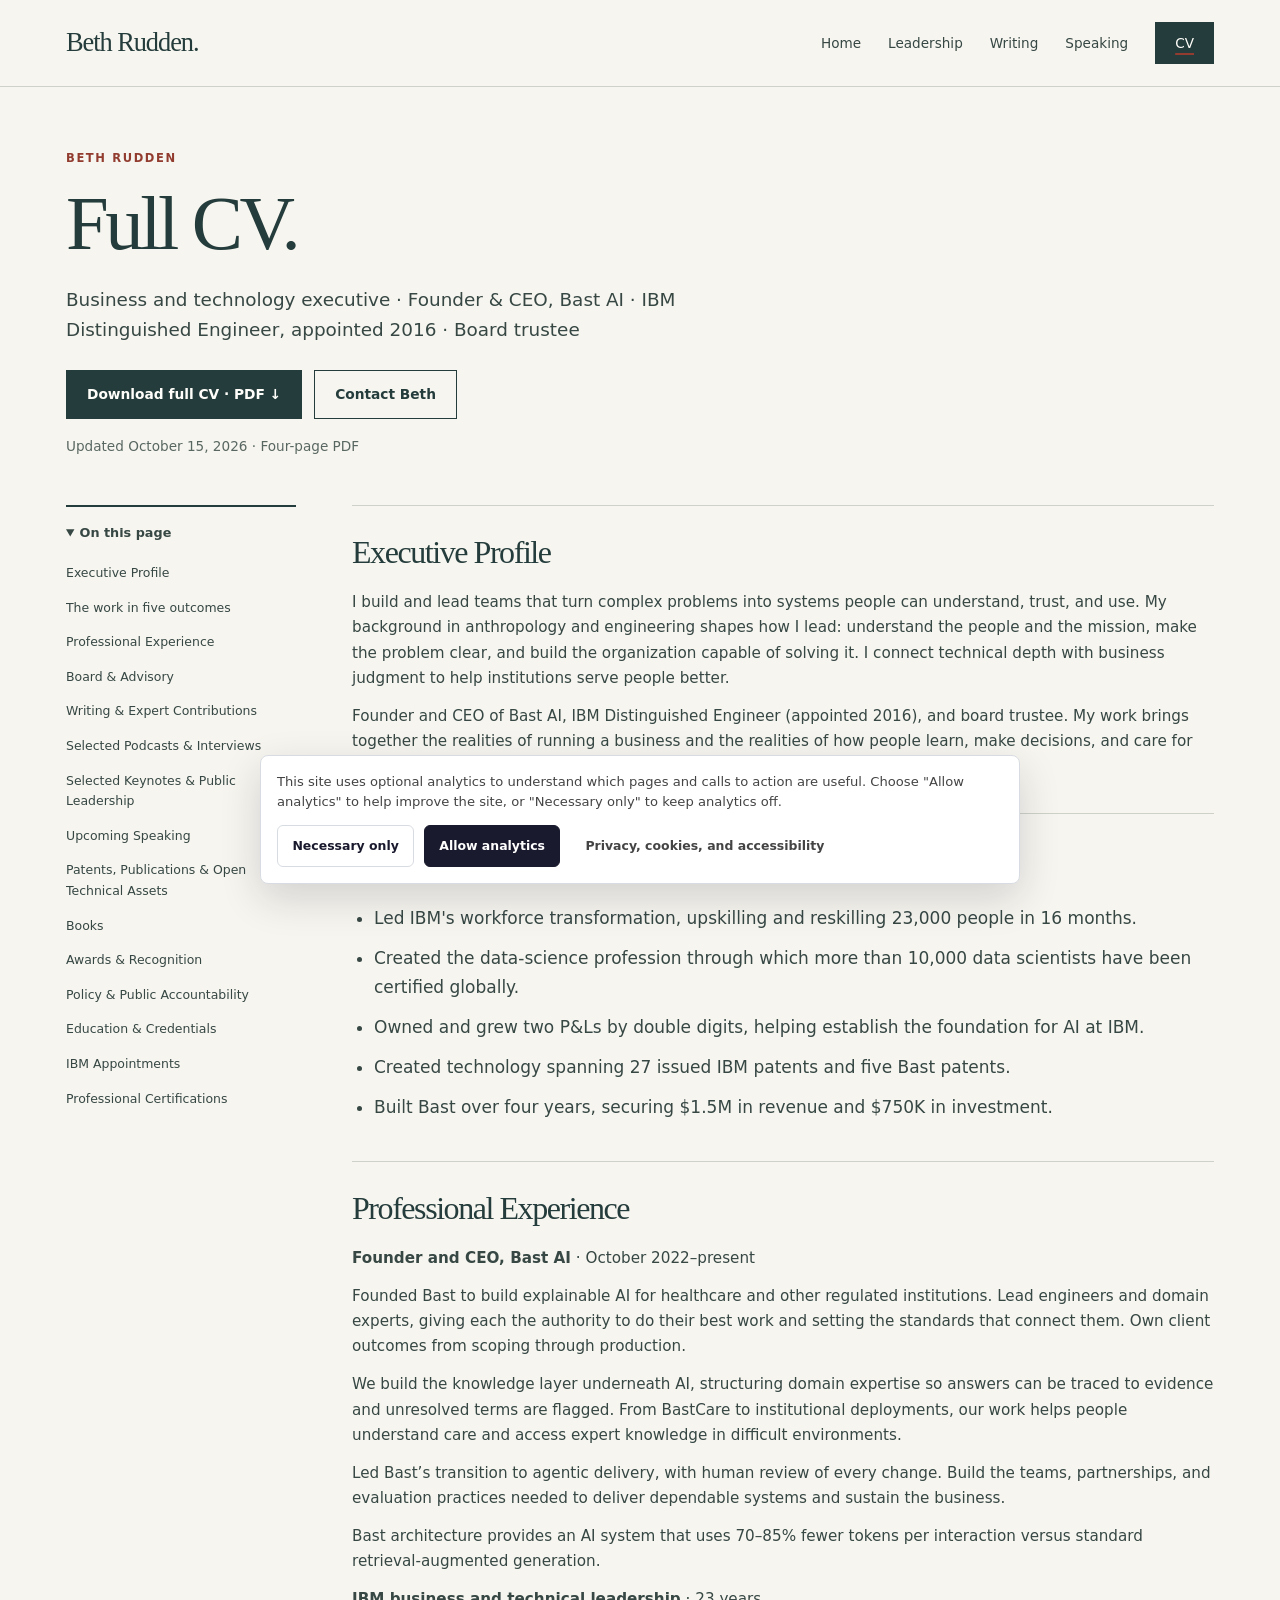
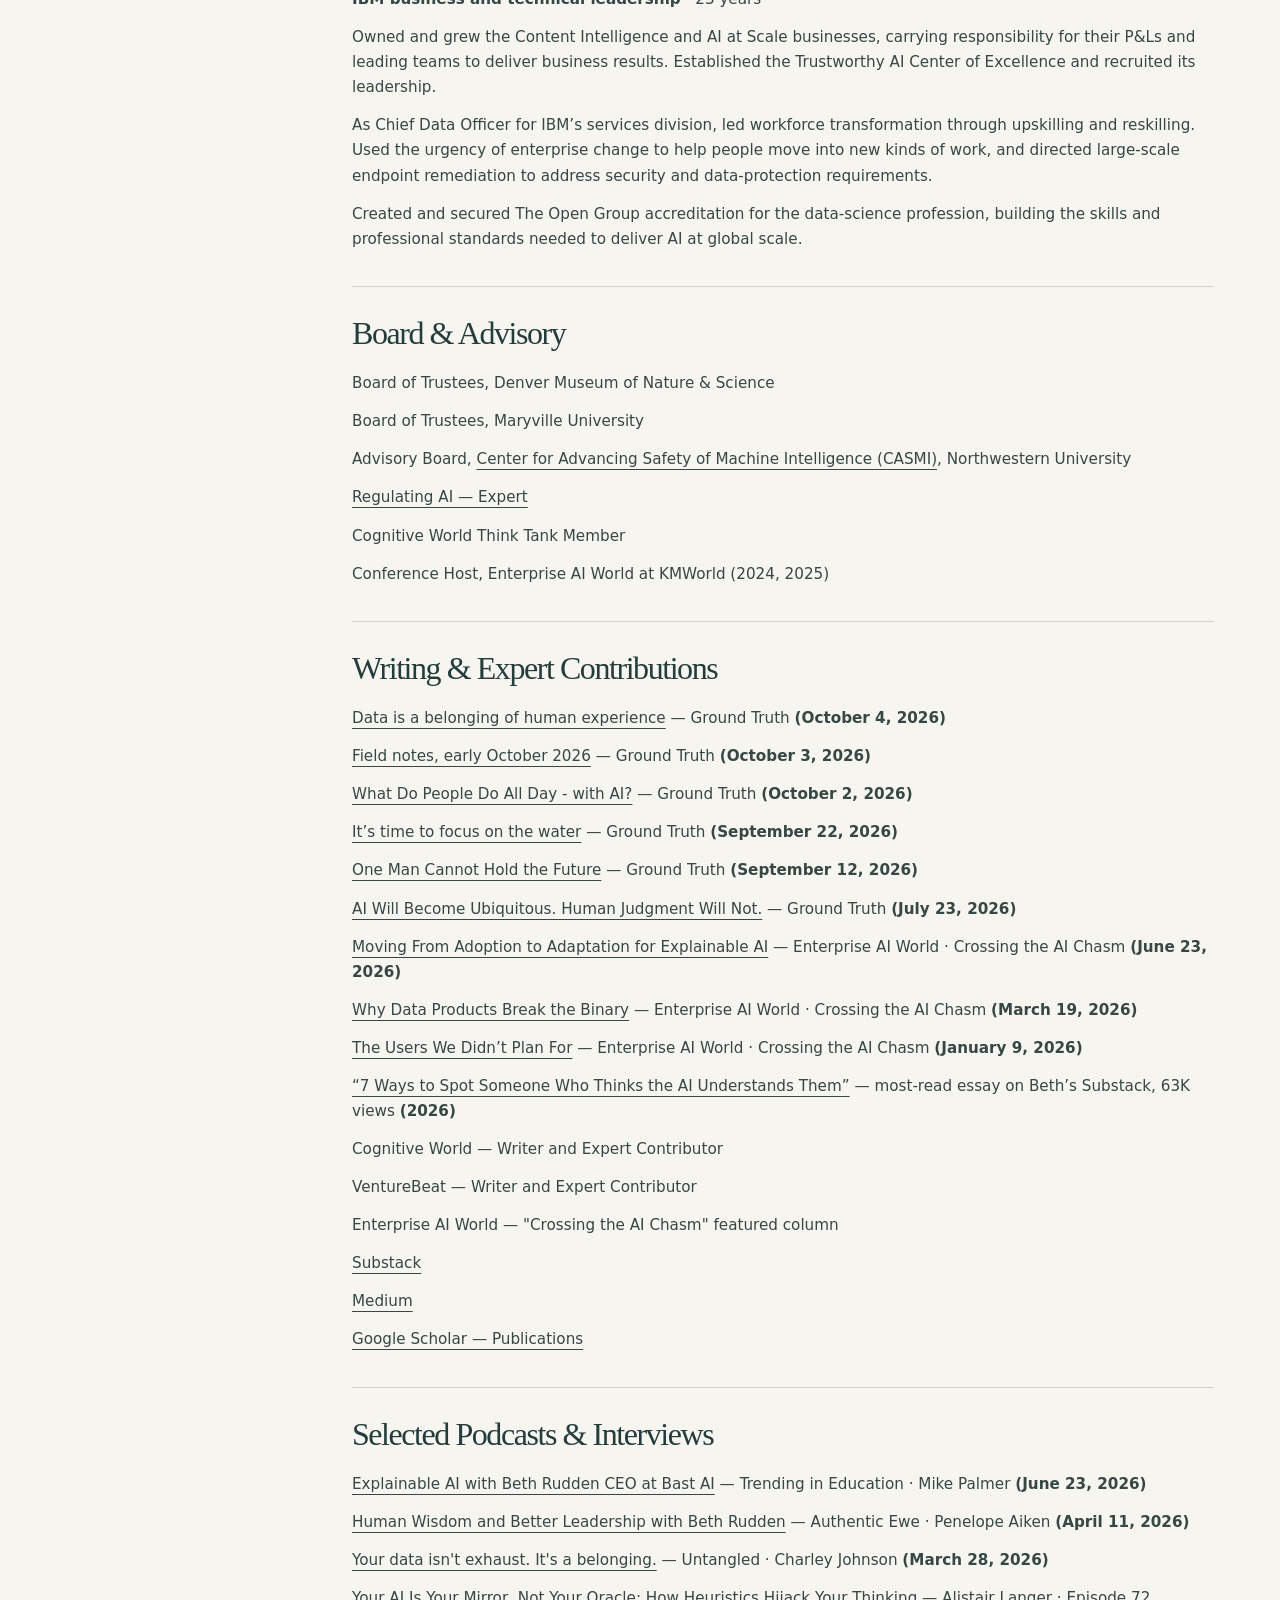
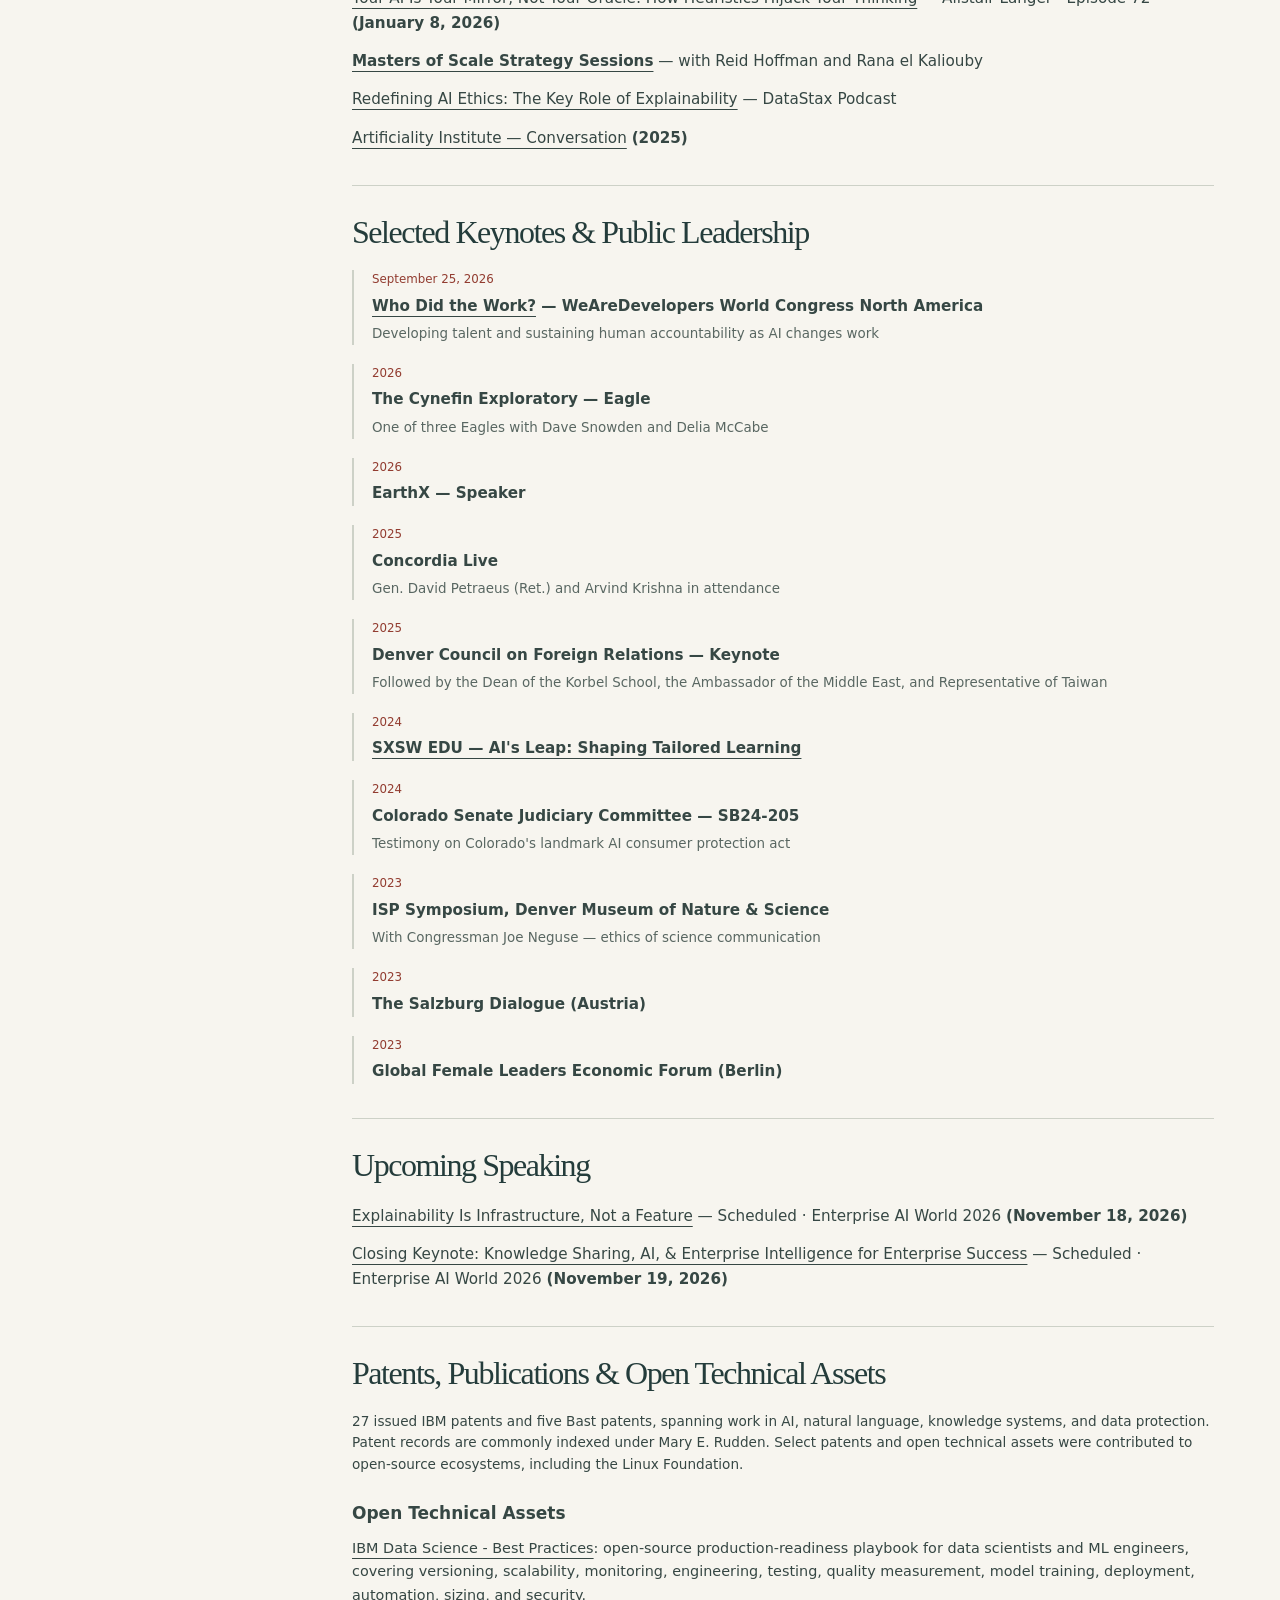
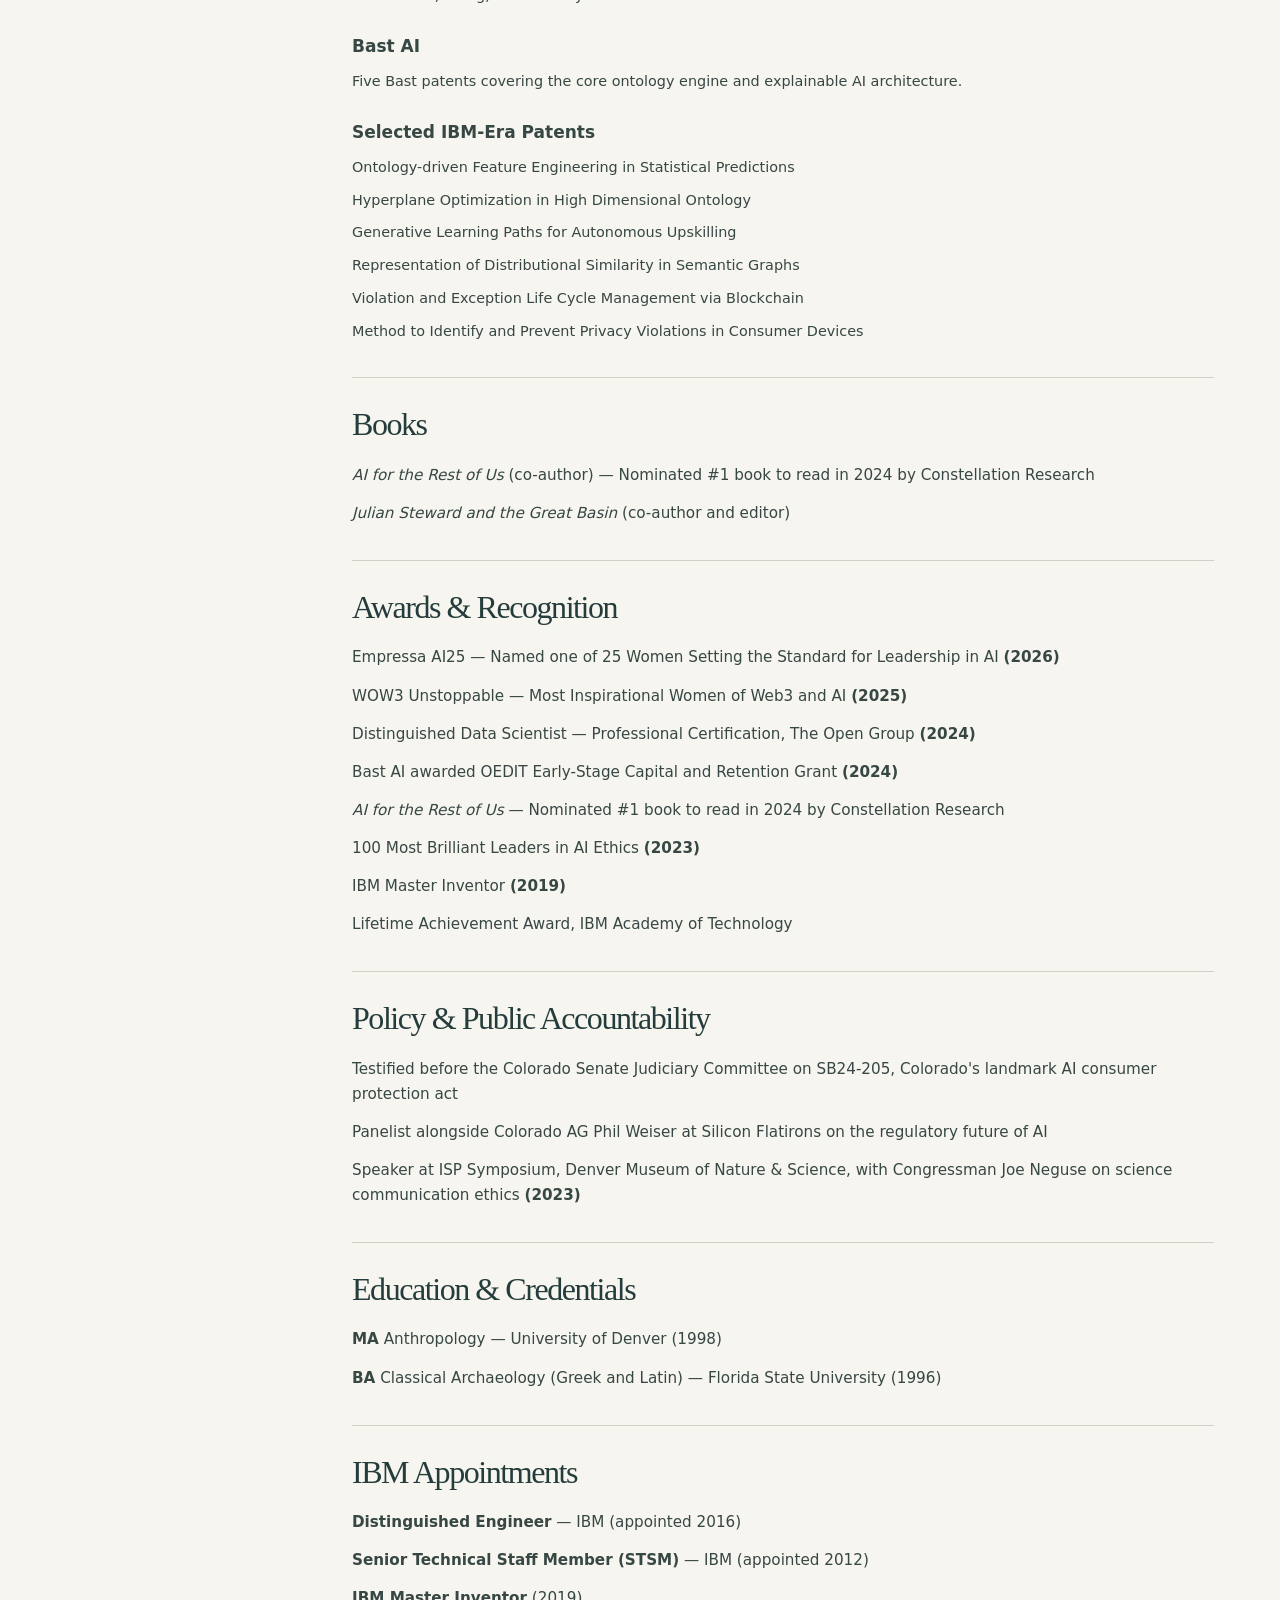
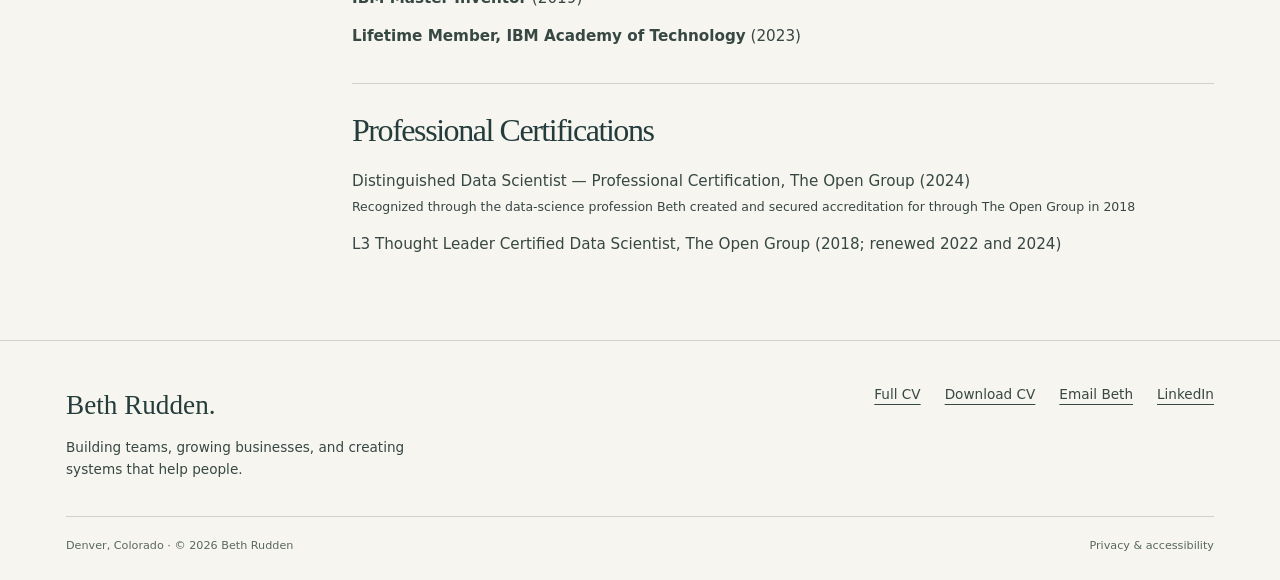
==== commit f657b08c: "CV: add Lifetime Member, IBM Academy of Technology (2023) under IBM Appointments" ====
--- a/cv.html
+++ b/cv.html
@@ -150,6 +150,7 @@
 <div class="credential"><strong>Distinguished Engineer</strong> — IBM (appointed 2016)</div>
 <div class="credential"><strong>Senior Technical Staff Member (STSM)</strong> — IBM (appointed 2012)</div>
 <div class="credential"><strong>IBM Master Inventor</strong> (2019)</div>
+<div class="credential"><strong>Lifetime Member, IBM Academy of Technology</strong> (2023)</div>
 <h2 class="section-title" id="professional-certifications">Professional Certifications</h2>
 <div class="credential">Distinguished Data Scientist — Professional Certification, The Open Group (2024)<br><span style="font-size: 0.78rem; color: var(--text-light);">Recognized through the data-science profession Beth created and secured accreditation for through The Open Group in 2018</span></div>
 <div class="credential">L3 Thought Leader Certified Data Scientist, The Open Group (2018; renewed 2022 and 2024)</div>
--- a/site.css
+++ b/site.css
@@ -1,6 +1,6 @@
-:root{--paper:#f7f5ef;--white:#fffefa;--ink:#243c3b;--text:#364744;--muted:#596762;--line:#cdd1c7;--accent:#923c30;--wash:#e9ede4;--serif:Georgia,'Times New Roman',serif;--sans:Inter,system-ui,-apple-system,BlinkMacSystemFont,'Segoe UI',sans-serif}*{box-sizing:border-box}html{scroll-padding-top:110px}body{margin:0;background:var(--paper);color:var(--text);font:17px/1.65 var(--sans);-webkit-font-smoothing:antialiased}a{color:inherit;text-underline-offset:5px;text-decoration-thickness:1px}a:hover{color:var(--accent)}button{font:inherit}a:focus-visible,button:focus-visible,summary:focus-visible{outline:3px solid var(--accent);outline-offset:5px}img{display:block;width:100%;height:auto}h1,h2,h3,p,figure{margin:0}h1,h2,h3{color:var(--ink);font-weight:400}h1,h2{font-family:var(--serif);letter-spacing:-.045em}h1{font-size:clamp(3.2rem,7.5vw,6.7rem);line-height:1.03}h2{font-size:clamp(2rem,4vw,3.2rem);line-height:1.14}h3{font-size:1.3rem;font-weight:600;line-height:1.4}p+p{margin-top:1rem}.wrap{max-width:1240px;margin:auto;padding:0 46px}.skip{position:fixed;top:-80px;left:20px;background:var(--ink);color:white;padding:12px;z-index:100}.skip:focus{top:12px}.site-header{position:sticky;top:0;z-index:50;background:rgba(247,245,239,.98);border-bottom:1px solid var(--line)}.header-inner{display:flex;align-items:center;justify-content:space-between;min-height:86px;gap:28px}.brand{font-family:var(--serif);font-size:1.65rem;text-decoration:none;color:var(--ink);white-space:nowrap;letter-spacing:-.04em}.site-nav{display:flex;align-items:center;gap:27px}.site-nav a{font-size:.85rem;font-weight:500;text-decoration:none;padding:10px 0}.site-nav a[aria-current=page]{text-decoration:underline;text-decoration-color:var(--accent);text-decoration-thickness:2px}.site-nav .nav-cv{background:var(--ink);color:var(--white);padding:10px 20px;text-decoration:none}.site-nav .nav-cv:hover{background:var(--accent)}.eyebrow{font-size:.72rem;font-weight:600;text-transform:uppercase;letter-spacing:.14em;color:var(--accent);margin-bottom:20px}.hero{display:grid;grid-template-columns:1.35fr 1fr;align-items:center;gap:70px;padding-top:62px;padding-bottom:66px}.hero h1{margin-bottom:24px}.hero .lede{font-family:var(--serif);font-size:clamp(1.6rem,2.5vw,2rem);line-height:1.35;max-width:680px;letter-spacing:-.02em;color:var(--ink)}.hero .intro{margin-top:22px;max-width:610px;font-size:1rem}.hero .roles{font-size:.77rem;color:var(--muted);margin-top:24px;max-width:580px}.portrait{position:relative;padding:0 0 18px 18px}.portrait:before{content:'';position:absolute;inset:22px 18px 0 0;background:#dfe7db;z-index:-1}.portrait img{aspect-ratio:4/5;object-fit:cover;object-position:center}.portrait figcaption{font-size:.7rem;color:var(--muted);padding-top:10px}.actions{display:flex;flex-wrap:wrap;gap:12px;margin-top:28px}.button{display:inline-flex;align-items:center;justify-content:center;gap:18px;min-height:48px;padding:12px 20px;font-size:.86rem;font-weight:600;text-decoration:none;border:1px solid var(--ink);background:var(--ink);color:var(--white);cursor:pointer}.button:hover{background:var(--accent);color:white;border-color:var(--accent)}.button.secondary{background:transparent;color:var(--ink)}.button.secondary:hover{background:var(--wash);border-color:var(--ink)}.section{padding-top:68px;padding-bottom:72px;border-top:1px solid var(--line)}.section-head{display:flex;justify-content:space-between;align-items:end;gap:30px;margin-bottom:36px}.section-head .eyebrow{margin-bottom:10px}.text-link{font-size:.85rem;font-weight:600;white-space:nowrap}.three-col{display:grid;grid-template-columns:repeat(3,1fr);gap:38px}.three-col article+article{border-left:1px solid var(--line);padding-left:30px}.number{font-family:var(--serif);font-size:1.4rem;color:var(--accent);margin-bottom:22px}.three-col p{font-size:.95rem;margin-top:15px}.band{background:var(--ink);color:#e1e8df;padding:62px 0}.band h2{color:var(--white)}.band .eyebrow{color:#d8b09b}.split{display:grid;grid-template-columns:1fr 1.35fr;gap:80px}.band p{max-width:690px}.band .text-link{color:white}.band .actions{margin-top:20px}.outcomes{list-style:none;margin:0;padding:0}.outcomes li{padding:20px 0;border-top:1px solid var(--line);font-size:1.06rem;display:grid;grid-template-columns:42px 1fr;gap:8px}.outcomes li:before{content:counter(outcome,decimal-leading-zero);counter-increment:outcome;color:var(--accent);font-size:.8rem;padding-top:4px}.outcomes{counter-reset:outcome}.list{border-top:1px solid var(--line)}.entry{display:grid;grid-template-columns:140px 1fr;gap:30px;padding:26px 0;border-bottom:1px solid var(--line)}.entry-meta{font-size:.75rem;color:var(--muted);line-height:1.6}.entry-meta span{display:block;margin-top:6px;font-size:.65rem;letter-spacing:.08em;text-transform:uppercase;color:var(--accent)}.entry h3{font-family:var(--serif);font-size:1.65rem;font-weight:400;letter-spacing:-.025em;line-height:1.25}.entry h3 a{text-decoration:none}.entry h3 a:hover{text-decoration:underline}.entry p{font-size:.92rem;max-width:780px;margin-top:8px}.entry .publisher{font-size:.76rem;color:var(--muted);margin-top:8px}.page-intro{padding-top:62px;padding-bottom:48px;max-width:980px}.page-intro h1{font-size:clamp(3rem,6vw,5rem)}.page-intro .lede{margin-top:22px;max-width:740px;font-size:1.15rem}.page-intro .eyebrow{margin-bottom:16px}.page-intro .actions{margin-top:24px}.content-section{padding:46px 0;border-top:1px solid var(--line)}.content-section h2{margin-bottom:23px}.prose{max-width:780px}.prose p{margin-bottom:18px}.prose h2{margin-top:42px;margin-bottom:18px;font-size:2rem}.prose ul{padding-left:22px}.work-row{display:grid;grid-template-columns:210px 1fr;gap:45px;border-top:1px solid var(--line);padding:40px 0}.work-row .work-label{font-size:.85rem;color:var(--muted)}.work-row h2{font-size:2.5rem;margin-bottom:22px}.work-row p{max-width:790px}.work-row .text-link{display:inline-block;margin-top:19px}.board-list{margin:22px 0 0;padding:0;list-style:none}.board-list li{padding:14px 0;border-top:1px solid var(--line)}.board-list span{display:block;color:var(--muted);font-size:.82rem}.image-story{display:grid;grid-template-columns:1fr 1.1fr;gap:70px;align-items:center}.image-story img{max-height:520px;object-fit:cover;object-position:center 30%}.image-story p{margin-top:23px}.books{display:grid;grid-template-columns:1fr 1fr;gap:40px}.book{padding:30px;background:var(--wash);border-top:3px solid var(--accent)}.book h3{font-family:var(--serif);font-size:2rem;font-weight:400}.book p{margin-top:14px}.small{font-size:.85rem;color:var(--muted)}.cv-layout{display:grid;grid-template-columns:230px 1fr;gap:56px;padding-bottom:70px}.cv-index{position:sticky;top:111px;align-self:start;border-top:2px solid var(--ink);padding-top:15px;max-height:calc(100vh - 135px);overflow:auto}.cv-index summary{font-size:.8rem;font-weight:600;margin-bottom:13px;cursor:pointer}.cv-index a{display:block;font-size:.78rem;padding:7px 0;text-decoration:none}.cv-index a:hover{text-decoration:underline}.cv-layout .section-title{font-family:var(--serif);font-size:2rem;border-top:1px solid var(--line);padding-top:28px;margin:34px 0 20px;scroll-margin-top:110px}.cv-layout .section-title:first-child{margin-top:0}.credential{margin-bottom:13px;font-size:.95rem}.career-story{padding-left:22px}.career-story li{padding:6px 0}.featured-moment{margin:19px 0;padding-left:18px;border-left:2px solid var(--line)}.fm-year{font-size:.74rem;color:var(--accent)}.fm-title{font-size:.95rem;font-weight:600;margin-top:4px}.fm-context{font-size:.84rem;color:var(--muted);margin-top:4px}.patent-group{margin:24px 0}.patent-group-title{font-weight:600;margin-bottom:10px}.patent-item{font-size:.9rem;margin-bottom:9px}.cv-layout .main{min-width:0}.cv-layout a{overflow-wrap:anywhere}.site-footer{border-top:1px solid var(--line);padding:42px 0 25px}.footer-top{display:flex;justify-content:space-between;gap:40px;padding-bottom:35px}.footer-name{font-family:var(--serif);font-size:1.7rem;color:var(--ink);margin-bottom:8px}.footer-top p{font-size:.85rem;max-width:390px}.footer-links{display:flex;gap:24px;flex-wrap:wrap;align-content:start;font-size:.85rem}.footer-bottom{display:flex;justify-content:space-between;border-top:1px solid var(--line);padding-top:20px;font-size:.7rem;color:var(--muted)}.footer-bottom a{text-decoration:none}.contact-note{padding:30px;background:var(--wash);margin:35px 0}.contact-note h2{font-size:1.8rem}.contact-note p{margin-top:15px}.page-intro.tight{padding-bottom:35px}
+:root{--paper:#f7f5ef;--white:#fffefa;--ink:#243c3b;--text:#364744;--muted:#596762;--line:#cdd1c7;--accent:#923c30;--wash:#e9ede4;--serif:Georgia,'Times New Roman',serif;--sans:Inter,system-ui,-apple-system,BlinkMacSystemFont,'Segoe UI',sans-serif}*{box-sizing:border-box}html{scroll-padding-top:110px}body{margin:0;background:var(--paper);color:var(--text);font:17px/1.65 var(--sans);-webkit-font-smoothing:antialiased}a{color:inherit;text-underline-offset:5px;text-decoration-thickness:1px}a:hover{color:var(--accent)}button{font:inherit}a:focus-visible,button:focus-visible,summary:focus-visible{outline:3px solid var(--accent);outline-offset:5px}img{display:block;width:100%;height:auto}h1,h2,h3,p,figure{margin:0}h1,h2,h3{color:var(--ink);font-weight:400}h1,h2{font-family:var(--serif);letter-spacing:-.045em}h1{font-size:clamp(3.2rem,7.5vw,6.7rem);line-height:1.03}h2{font-size:clamp(2rem,4vw,3.2rem);line-height:1.14}h3{font-size:1.3rem;font-weight:600;line-height:1.4}p+p{margin-top:1rem}.wrap{max-width:1240px;margin:auto;padding:0 46px}.skip{position:fixed;top:-80px;left:20px;background:var(--ink);color:white;padding:12px;z-index:100}.skip:focus{top:12px}.site-header{position:sticky;top:0;z-index:50;background:rgba(247,245,239,.98);border-bottom:1px solid var(--line)}.header-inner{display:flex;align-items:center;justify-content:space-between;min-height:86px;gap:28px}.brand{font-family:var(--serif);font-size:1.65rem;text-decoration:none;color:var(--ink);white-space:nowrap;letter-spacing:-.04em}.site-nav{display:flex;align-items:center;gap:27px}.site-nav a{font-size:.85rem;font-weight:500;text-decoration:none;padding:10px 0}.site-nav a[aria-current=page]{text-decoration:underline;text-decoration-color:var(--accent);text-decoration-thickness:2px}.site-nav .nav-cv{background:var(--ink);color:var(--white);padding:10px 20px;text-decoration:none}.site-nav .nav-cv:hover{background:var(--accent)}.eyebrow{font-size:.72rem;font-weight:600;text-transform:uppercase;letter-spacing:.14em;color:var(--accent);margin-bottom:20px}.hero{display:grid;grid-template-columns:1.35fr 1fr;align-items:center;gap:70px;padding-top:62px;padding-bottom:66px}.hero h1{margin-bottom:24px}.hero .lede{font-family:var(--serif);font-size:clamp(1.6rem,2.5vw,2rem);line-height:1.35;max-width:680px;letter-spacing:-.02em;color:var(--ink)}.hero .intro{margin-top:22px;max-width:610px;font-size:1rem}.hero .roles{font-size:.77rem;color:var(--muted);margin-top:24px;max-width:580px}.portrait{position:relative;padding:0 0 18px 18px}.portrait:before{content:'';position:absolute;inset:22px 18px 0 0;background:#dfe7db;z-index:-1}.portrait img{aspect-ratio:4/5;object-fit:cover;object-position:center}.portrait figcaption{font-size:.7rem;color:var(--muted);padding-top:10px}.actions{display:flex;flex-wrap:wrap;gap:12px;margin-top:28px}.button{display:inline-flex;align-items:center;justify-content:center;gap:18px;min-height:48px;padding:12px 20px;font-size:.86rem;font-weight:600;text-decoration:none;border:1px solid var(--ink);background:var(--ink);color:var(--white);cursor:pointer}.button:hover{background:var(--accent);color:white;border-color:var(--accent)}.button.secondary{background:transparent;color:var(--ink)}.button.secondary:hover{background:var(--wash);border-color:var(--ink)}.section{padding-top:68px;padding-bottom:72px;border-top:1px solid var(--line)}.section-head{display:flex;justify-content:space-between;align-items:end;gap:30px;margin-bottom:36px}.section-head .eyebrow{margin-bottom:10px}.text-link{font-size:.85rem;font-weight:600;white-space:nowrap}.three-col{display:grid;grid-template-columns:repeat(3,1fr);gap:38px}.three-col article+article{border-left:1px solid var(--line);padding-left:30px}.number{font-family:var(--serif);font-size:1.4rem;color:var(--accent);margin-bottom:22px}.three-col p{font-size:.95rem;margin-top:15px}.band{background:var(--ink);color:#e1e8df;padding:62px 0}.band h2{color:var(--white)}.band .eyebrow{color:#d8b09b}.split{display:grid;grid-template-columns:1fr 1.35fr;gap:80px}.band p{max-width:690px}.band .text-link{color:white}.band .actions{margin-top:20px}.outcomes{list-style:none;margin:0;padding:0}.outcomes li{padding:20px 0;border-top:1px solid var(--line);font-size:1.06rem;display:grid;grid-template-columns:42px 1fr;gap:8px}.outcomes li:before{content:counter(outcome,decimal-leading-zero);counter-increment:outcome;color:var(--accent);font-size:.8rem;padding-top:4px}.outcomes{counter-reset:outcome}.list{border-top:1px solid var(--line)}.entry{display:grid;grid-template-columns:140px 1fr;gap:30px;padding:26px 0;border-bottom:1px solid var(--line)}.entry-meta{font-size:.75rem;color:var(--muted);line-height:1.6}.entry-meta span{display:block;margin-top:6px;font-size:.65rem;letter-spacing:.08em;text-transform:uppercase;color:var(--accent)}.entry h3{font-family:var(--serif);font-size:1.65rem;font-weight:400;letter-spacing:-.025em;line-height:1.25}.entry h3 a{text-decoration:none}.entry h3 a:hover{text-decoration:underline}.entry p{font-size:.92rem;max-width:780px;margin-top:8px}.entry .publisher{font-size:.76rem;color:var(--muted);margin-top:8px}.page-intro{padding-top:62px;padding-bottom:48px;max-width:980px}.page-intro h1{font-size:clamp(3rem,6vw,5rem)}.page-intro .lede{margin-top:22px;max-width:740px;font-size:1.15rem}.page-intro .eyebrow{margin-bottom:16px}.page-intro .actions{margin-top:24px}.content-section{padding:46px 0;border-top:1px solid var(--line)}.content-section h2{margin-bottom:23px}.prose{max-width:780px}.prose p{margin-bottom:18px}.prose h2{margin-top:42px;margin-bottom:18px;font-size:2rem}.prose ul{padding-left:22px}.work-row{display:grid;grid-template-columns:210px 1fr;gap:45px;border-top:1px solid var(--line);padding:40px 0}.work-row .work-label{font-size:.85rem;color:var(--muted)}.work-row h2{font-size:2.5rem;margin-bottom:22px}.work-row p{max-width:790px}.work-row .text-link{display:inline-block;margin-top:19px}.board-list{margin:22px 0 0;padding:0;list-style:none}.board-list li{padding:14px 0;border-top:1px solid var(--line)}.board-list span{display:block;color:var(--muted);font-size:.82rem}.image-story{display:grid;grid-template-columns:1fr 1.1fr;gap:70px;align-items:center}.image-story img{height:auto;object-fit:contain}.image-story p{margin-top:23px}.books{display:grid;grid-template-columns:1fr 1fr;gap:40px}.book{padding:30px;background:var(--wash);border-top:3px solid var(--accent)}.book h3{font-family:var(--serif);font-size:2rem;font-weight:400}.book p{margin-top:14px}.small{font-size:.85rem;color:var(--muted)}.cv-layout{display:grid;grid-template-columns:230px 1fr;gap:56px;padding-bottom:70px}.cv-index{position:sticky;top:111px;align-self:start;border-top:2px solid var(--ink);padding-top:15px;max-height:calc(100vh - 135px);overflow:auto}.cv-index summary{font-size:.8rem;font-weight:600;margin-bottom:13px;cursor:pointer}.cv-index a{display:block;font-size:.78rem;padding:7px 0;text-decoration:none}.cv-index a:hover{text-decoration:underline}.cv-layout .section-title{font-family:var(--serif);font-size:2rem;border-top:1px solid var(--line);padding-top:28px;margin:34px 0 20px;scroll-margin-top:110px}.cv-layout .section-title:first-child{margin-top:0}.credential{margin-bottom:13px;font-size:.95rem}.career-story{padding-left:22px}.career-story li{padding:6px 0}.featured-moment{margin:19px 0;padding-left:18px;border-left:2px solid var(--line)}.fm-year{font-size:.74rem;color:var(--accent)}.fm-title{font-size:.95rem;font-weight:600;margin-top:4px}.fm-context{font-size:.84rem;color:var(--muted);margin-top:4px}.patent-group{margin:24px 0}.patent-group-title{font-weight:600;margin-bottom:10px}.patent-item{font-size:.9rem;margin-bottom:9px}.cv-layout .main{min-width:0}.cv-layout a{overflow-wrap:anywhere}.site-footer{border-top:1px solid var(--line);padding:42px 0 25px}.footer-top{display:flex;justify-content:space-between;gap:40px;padding-bottom:35px}.footer-name{font-family:var(--serif);font-size:1.7rem;color:var(--ink);margin-bottom:8px}.footer-top p{font-size:.85rem;max-width:390px}.footer-links{display:flex;gap:24px;flex-wrap:wrap;align-content:start;font-size:.85rem}.footer-bottom{display:flex;justify-content:space-between;border-top:1px solid var(--line);padding-top:20px;font-size:.7rem;color:var(--muted)}.footer-bottom a{text-decoration:none}.contact-note{padding:30px;background:var(--wash);margin:35px 0}.contact-note h2{font-size:1.8rem}.contact-note p{margin-top:15px}.page-intro.tight{padding-bottom:35px}
 @media(min-width:1500px){.hero{padding-top:80px;padding-bottom:80px}}
 @media(max-width:1000px){.wrap{padding:0 28px}.site-nav{gap:17px}.hero{gap:35px}.hero h1{font-size:4.6rem}.split{gap:40px}.three-col{gap:25px}.three-col article+article{padding-left:22px}.cv-layout{grid-template-columns:190px 1fr;gap:30px}.image-story{gap:35px}}
-@media(max-width:700px){html{scroll-padding-top:145px}.wrap{padding-left:22px;padding-right:22px}.header-inner{flex-wrap:wrap;gap:0;min-height:auto;padding-top:13px;padding-bottom:12px}.brand{font-size:1.45rem}.site-nav{width:100%;justify-content:space-between;gap:8px;margin-top:9px}.site-nav a{font-size:.75rem;padding:6px 0}.site-nav .nav-cv{padding:7px 12px}.hero{grid-template-columns:1fr;padding-top:38px;padding-bottom:40px;gap:38px}.hero h1{font-size:4rem}.hero .lede{font-size:1.7rem}.hero .intro{font-size:.95rem}.hero .roles{font-size:.73rem}.hero .portrait{max-width:430px;width:100%;justify-self:center}.portrait img{aspect-ratio:5/4;object-position:center 30%}.actions{gap:10px}.button{font-size:.8rem;padding:11px 16px}.section{padding-top:42px;padding-bottom:44px}.section-head{display:block;margin-bottom:25px}.section-head .text-link{display:inline-block;margin-top:18px}.three-col,.split,.books,.image-story{grid-template-columns:1fr;gap:30px}.three-col article+article{border-left:0;border-top:1px solid var(--line);padding-left:0;padding-top:25px}.three-col .number{margin-bottom:10px}.band{padding:40px 0}.entry{grid-template-columns:1fr;gap:10px;padding:23px 0}.entry-meta span{display:inline;margin-left:10px}.entry h3{font-size:1.5rem}.entry p{font-size:.9rem}.page-intro{padding-top:38px;padding-bottom:35px}.page-intro h1{font-size:clamp(2.65rem,12vw,3.3rem)}.page-intro .lede{font-size:1.05rem}.content-section{padding:35px 0}.work-row{grid-template-columns:1fr;gap:16px;padding:30px 0}.work-row h2{font-size:2.2rem}.cv-layout{display:block}.cv-index{position:static;max-height:none;margin-bottom:28px}.cv-index nav{display:grid;grid-template-columns:1fr 1fr;gap:0 18px}.cv-index a{font-size:.74rem}.cv-layout .section-title{font-size:1.8rem}.credential{font-size:.9rem}.footer-top{display:block}.footer-links{margin-top:24px;gap:20px}.footer-bottom{gap:20px;align-items:start}.image-story img{max-height:390px}.outcomes li{font-size:1rem;grid-template-columns:32px 1fr}.book{padding:24px}.site-footer{padding-top:32px}}
+@media(max-width:700px){html{scroll-padding-top:145px}.wrap{padding-left:22px;padding-right:22px}.header-inner{flex-wrap:wrap;gap:0;min-height:auto;padding-top:13px;padding-bottom:12px}.brand{font-size:1.45rem}.site-nav{width:100%;justify-content:space-between;gap:8px;margin-top:9px}.site-nav a{font-size:.75rem;padding:6px 0}.site-nav .nav-cv{padding:7px 12px}.hero{grid-template-columns:1fr;padding-top:38px;padding-bottom:40px;gap:38px}.hero h1{font-size:4rem}.hero .lede{font-size:1.7rem}.hero .intro{font-size:.95rem}.hero .roles{font-size:.73rem}.hero .portrait{max-width:430px;width:100%;justify-self:center}.portrait img{aspect-ratio:5/4;object-position:center 30%}.actions{gap:10px}.button{font-size:.8rem;padding:11px 16px}.section{padding-top:42px;padding-bottom:44px}.section-head{display:block;margin-bottom:25px}.section-head .text-link{display:inline-block;margin-top:18px}.three-col,.split,.books,.image-story{grid-template-columns:1fr;gap:30px}.three-col article+article{border-left:0;border-top:1px solid var(--line);padding-left:0;padding-top:25px}.three-col .number{margin-bottom:10px}.band{padding:40px 0}.entry{grid-template-columns:1fr;gap:10px;padding:23px 0}.entry-meta span{display:inline;margin-left:10px}.entry h3{font-size:1.5rem}.entry p{font-size:.9rem}.page-intro{padding-top:38px;padding-bottom:35px}.page-intro h1{font-size:clamp(2.65rem,12vw,3.3rem)}.page-intro .lede{font-size:1.05rem}.content-section{padding:35px 0}.work-row{grid-template-columns:1fr;gap:16px;padding:30px 0}.work-row h2{font-size:2.2rem}.cv-layout{display:block}.cv-index{position:static;max-height:none;margin-bottom:28px}.cv-index nav{display:grid;grid-template-columns:1fr 1fr;gap:0 18px}.cv-index a{font-size:.74rem}.cv-layout .section-title{font-size:1.8rem}.credential{font-size:.9rem}.footer-top{display:block}.footer-links{margin-top:24px;gap:20px}.footer-bottom{gap:20px;align-items:start}.outcomes li{font-size:1rem;grid-template-columns:32px 1fr}.book{padding:24px}.site-footer{padding-top:32px}}
 @media(prefers-reduced-motion:reduce){html{scroll-behavior:auto}}
 @media print{.site-header,.site-footer,.skip,.cv-index,.actions,.br-consent{display:none!important}body{background:white;color:black;font-size:11pt}.wrap{padding:0;max-width:none}.cv-layout{display:block}.page-intro{padding:0 0 20px}.page-intro h1{font-size:28pt}.section-title{break-after:avoid}.credential,.featured-moment,.patent-group{break-inside:avoid}.cv-layout .section-title{font-size:16pt}a{color:inherit}}
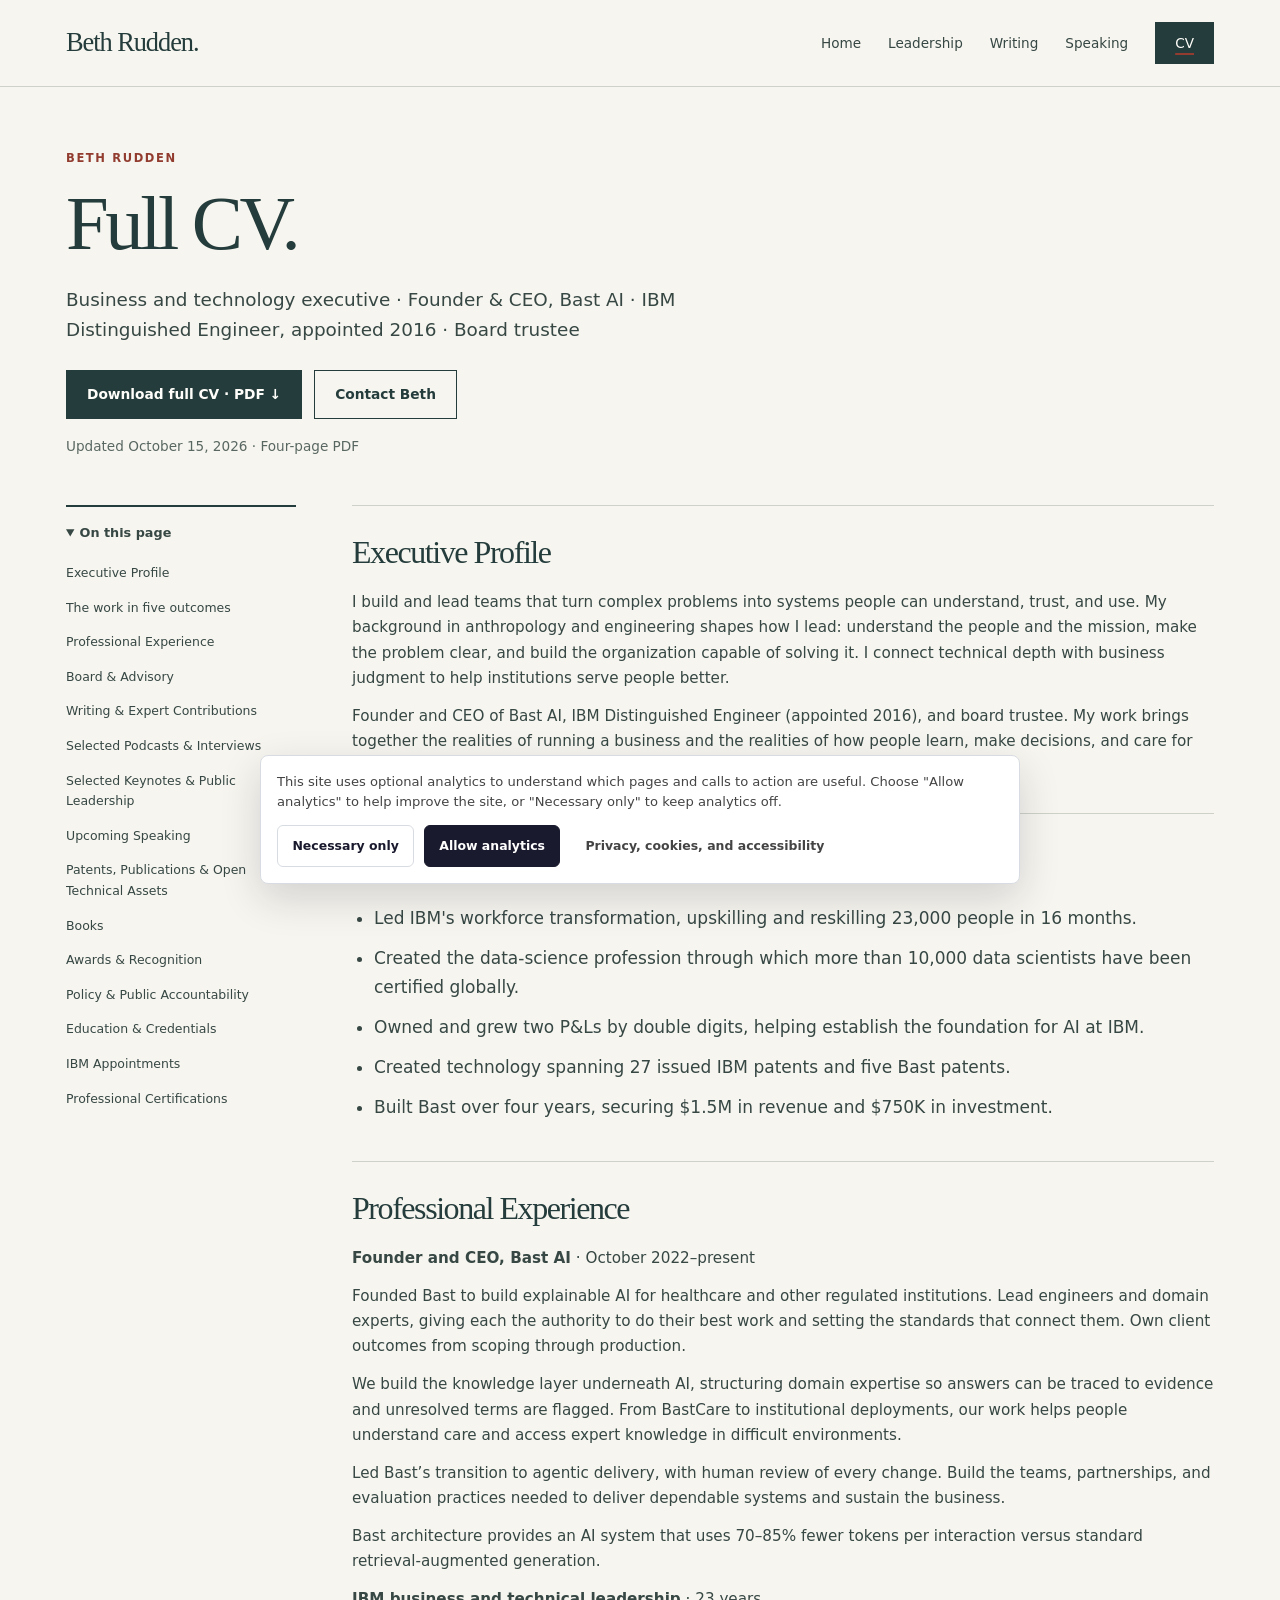
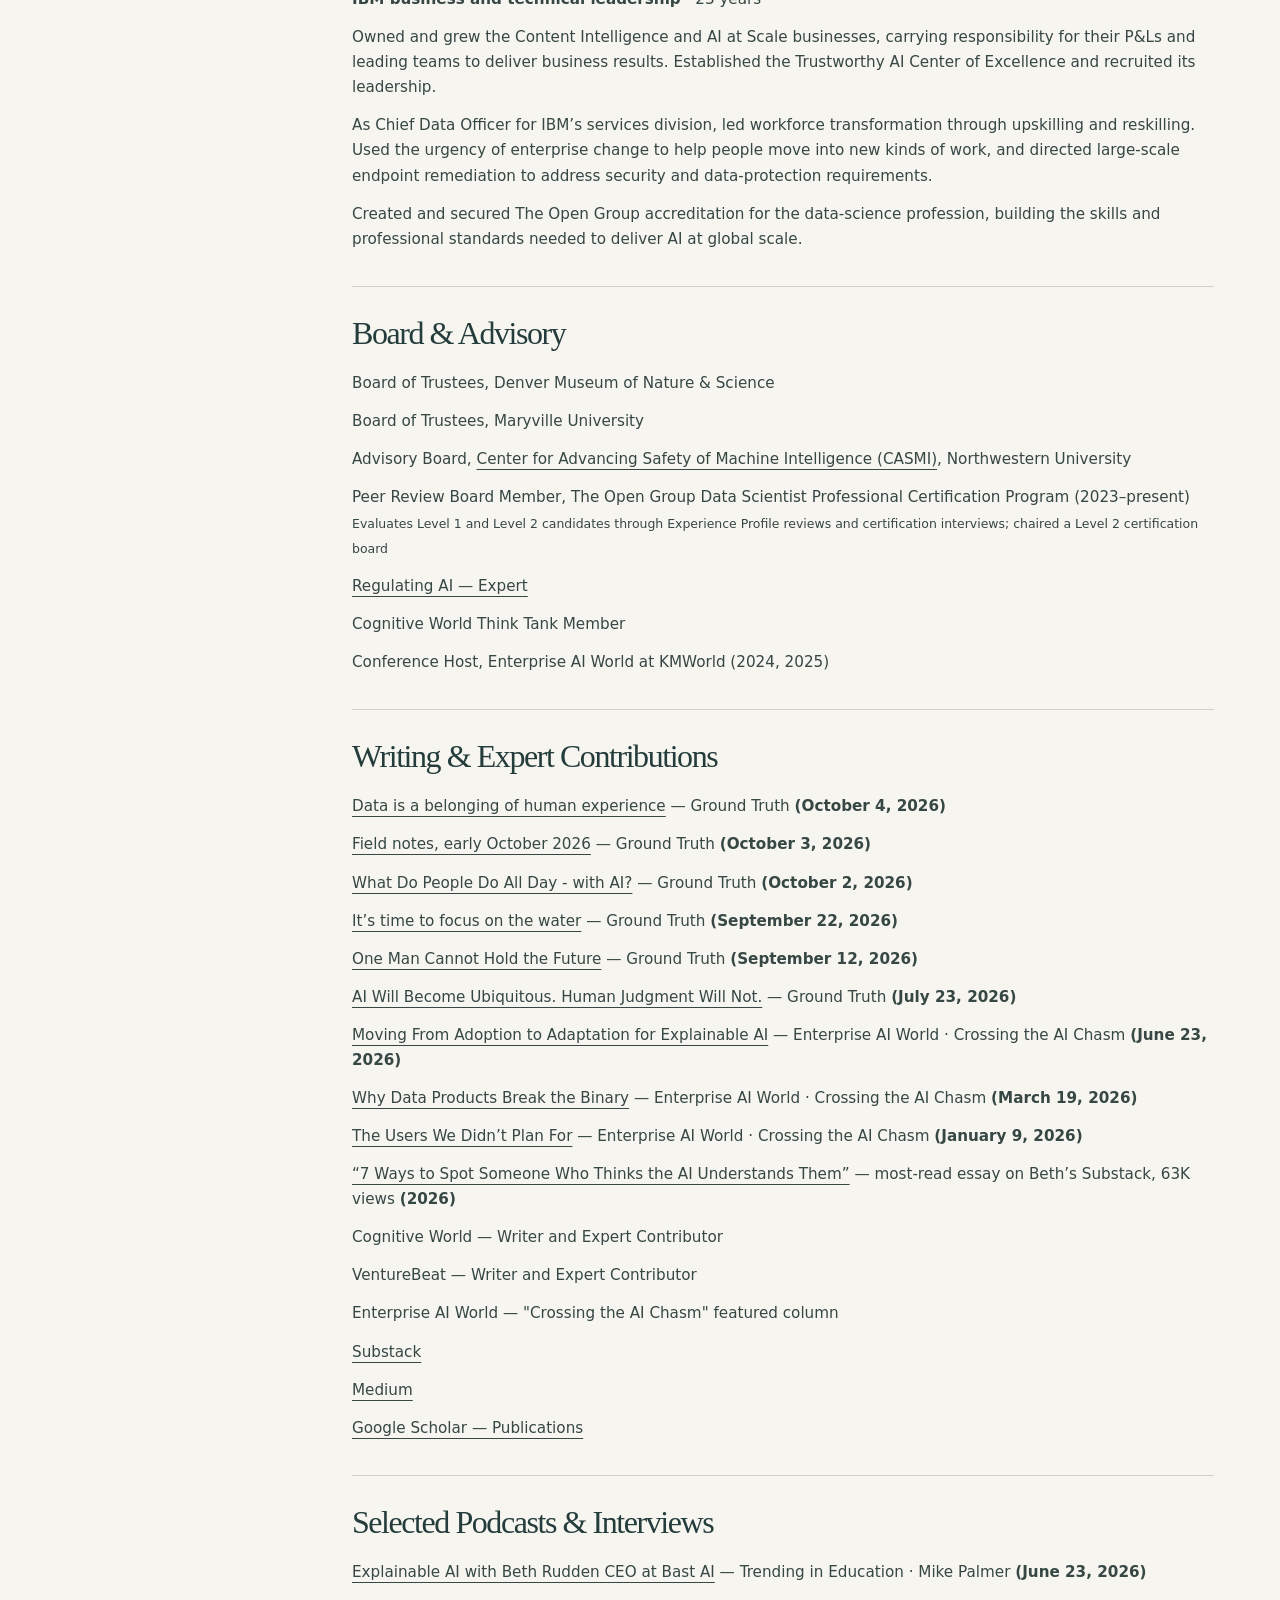
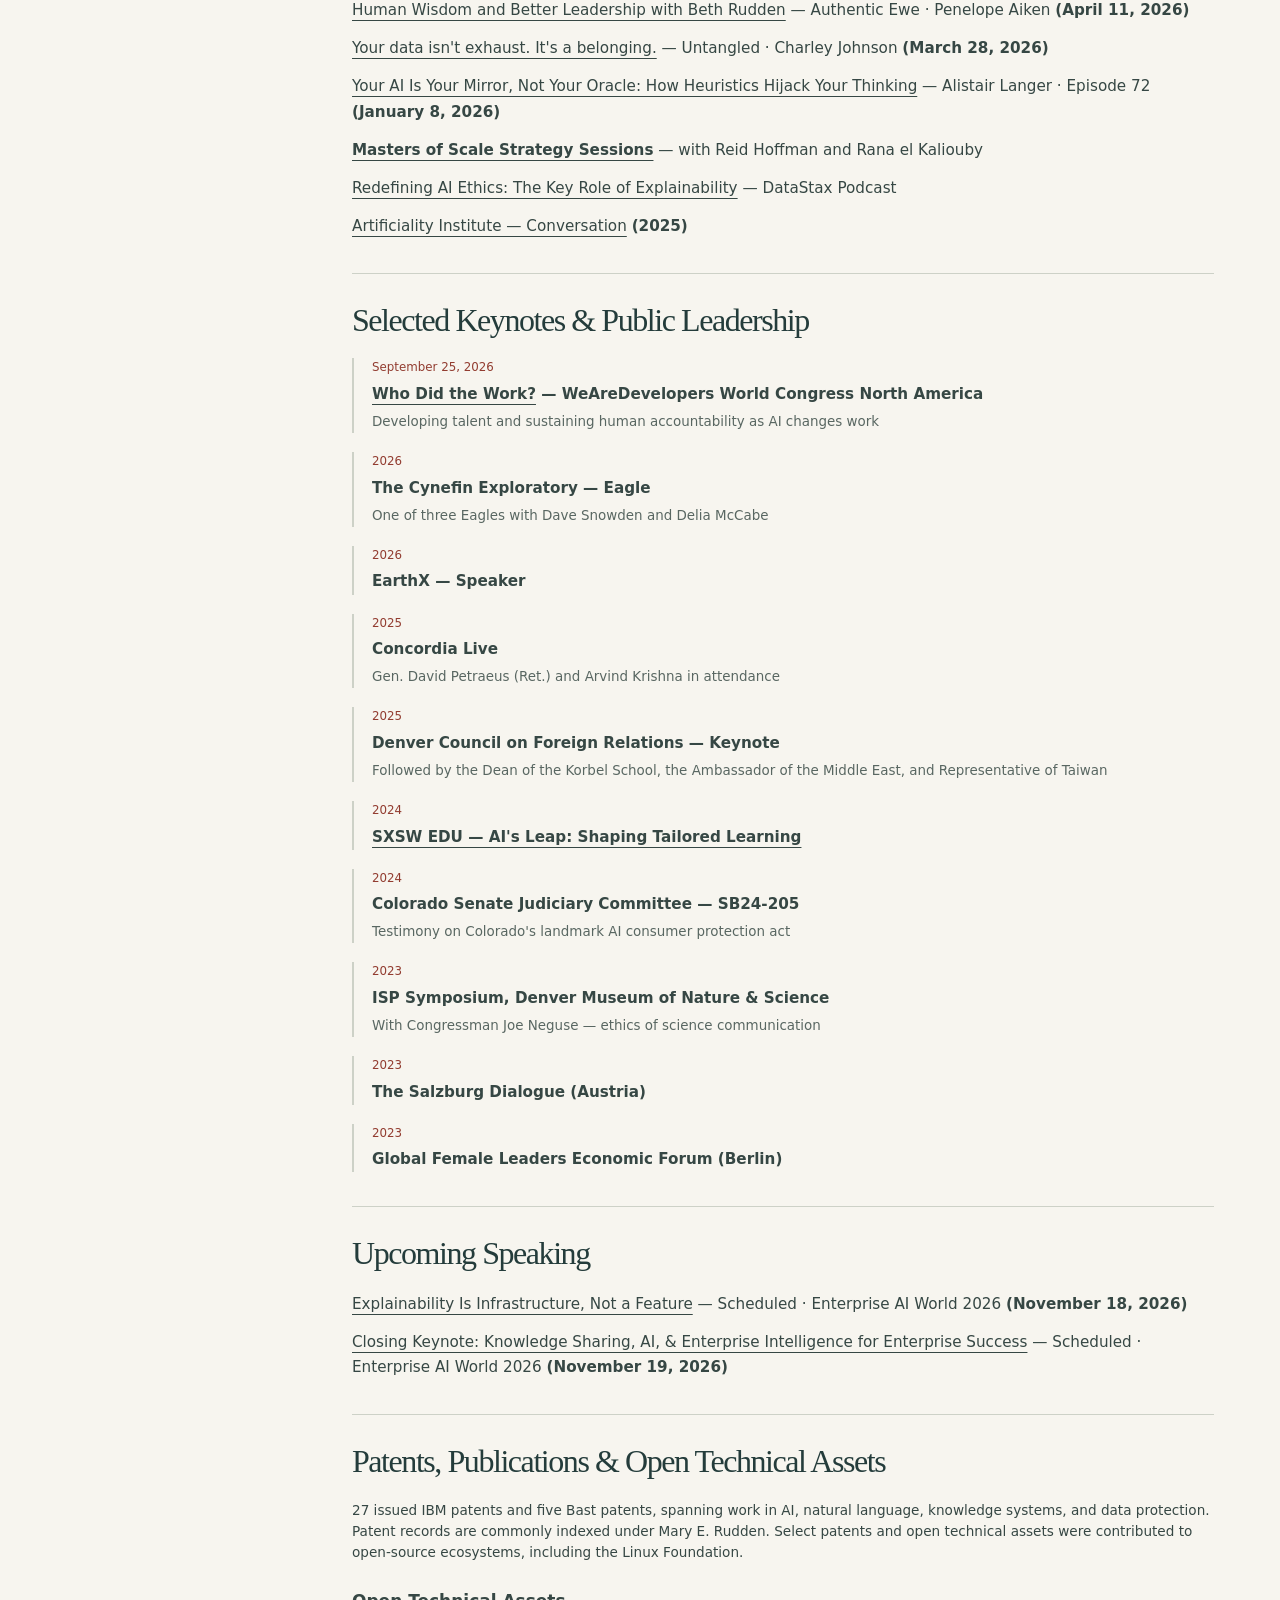
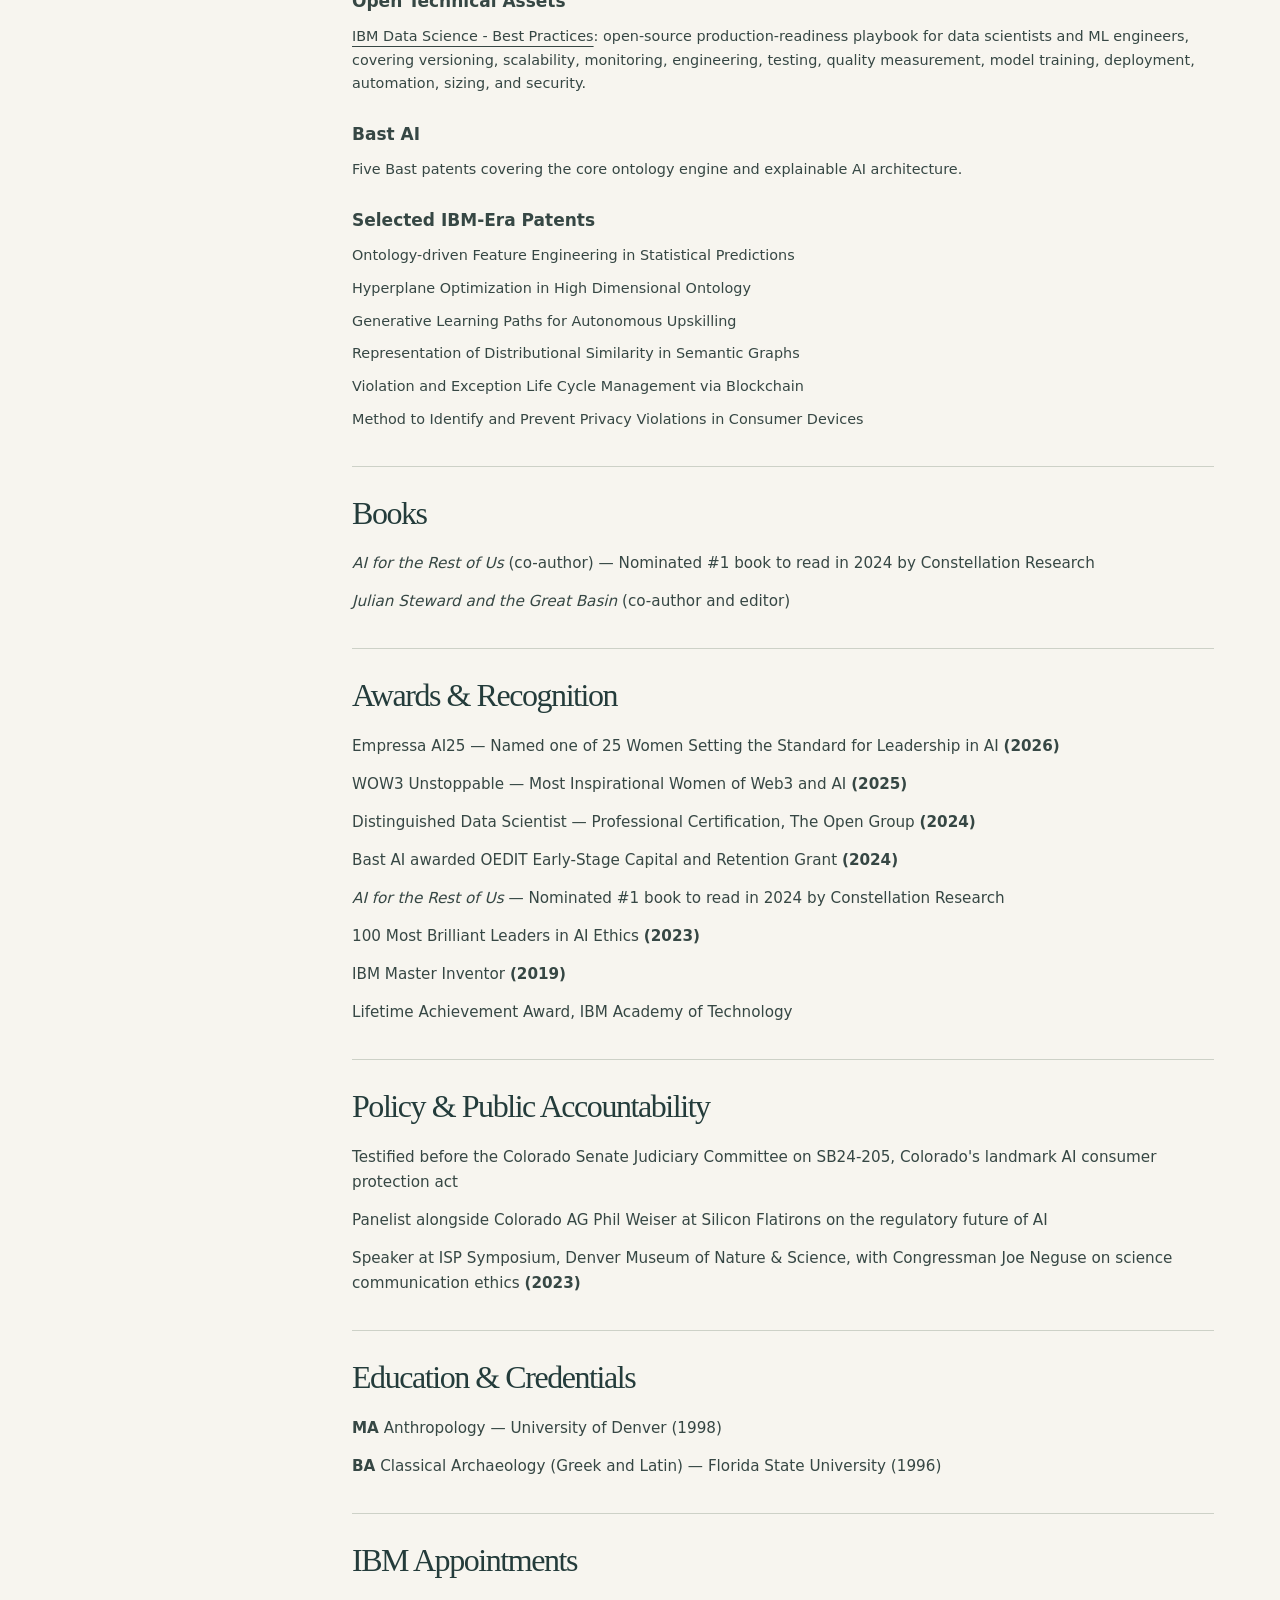
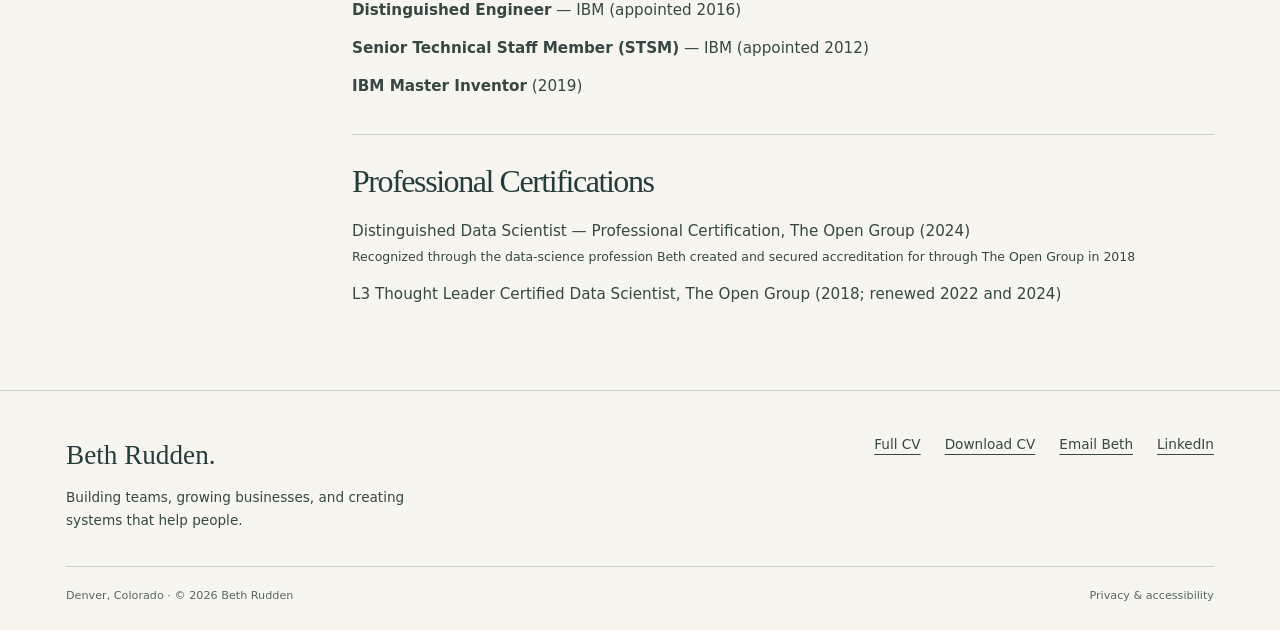
==== commit 3e6e2c1e: "CV: add Open Group Data Scientist Peer Review Board under Board & Advisory" ====
--- a/cv.html
+++ b/cv.html
@@ -30,6 +30,7 @@
 <div class="credential">Board of Trustees, Denver Museum of Nature &amp; Science</div>
 <div class="credential">Board of Trustees, Maryville University</div>
 <div class="credential">Advisory Board, <a href="https://casmi.northwestern.edu/people/" target="_blank" rel="noopener">Center for Advancing Safety of Machine Intelligence (CASMI)</a>, Northwestern University</div>
+<div class="credential">Peer Review Board Member, The Open Group Data Scientist Professional Certification Program (2023–present)<br><span style="font-size: 0.78rem; color: var(--text-light);">Evaluates Level 1 and Level 2 candidates through Experience Profile reviews and certification interviews; chaired a Level 2 certification board</span></div>
 <div class="credential"><a href="https://regulatingai.org/experts/" target="_blank" rel="noopener">Regulating AI — Expert</a></div>
 <div class="credential">Cognitive World Think Tank Member</div>
 <div class="credential">Conference Host, Enterprise AI World at KMWorld (2024, 2025)</div>
@@ -150,7 +151,6 @@
 <div class="credential"><strong>Distinguished Engineer</strong> — IBM (appointed 2016)</div>
 <div class="credential"><strong>Senior Technical Staff Member (STSM)</strong> — IBM (appointed 2012)</div>
 <div class="credential"><strong>IBM Master Inventor</strong> (2019)</div>
-<div class="credential"><strong>Lifetime Member, IBM Academy of Technology</strong> (2023)</div>
 <h2 class="section-title" id="professional-certifications">Professional Certifications</h2>
 <div class="credential">Distinguished Data Scientist — Professional Certification, The Open Group (2024)<br><span style="font-size: 0.78rem; color: var(--text-light);">Recognized through the data-science profession Beth created and secured accreditation for through The Open Group in 2018</span></div>
 <div class="credential">L3 Thought Leader Certified Data Scientist, The Open Group (2018; renewed 2022 and 2024)</div>
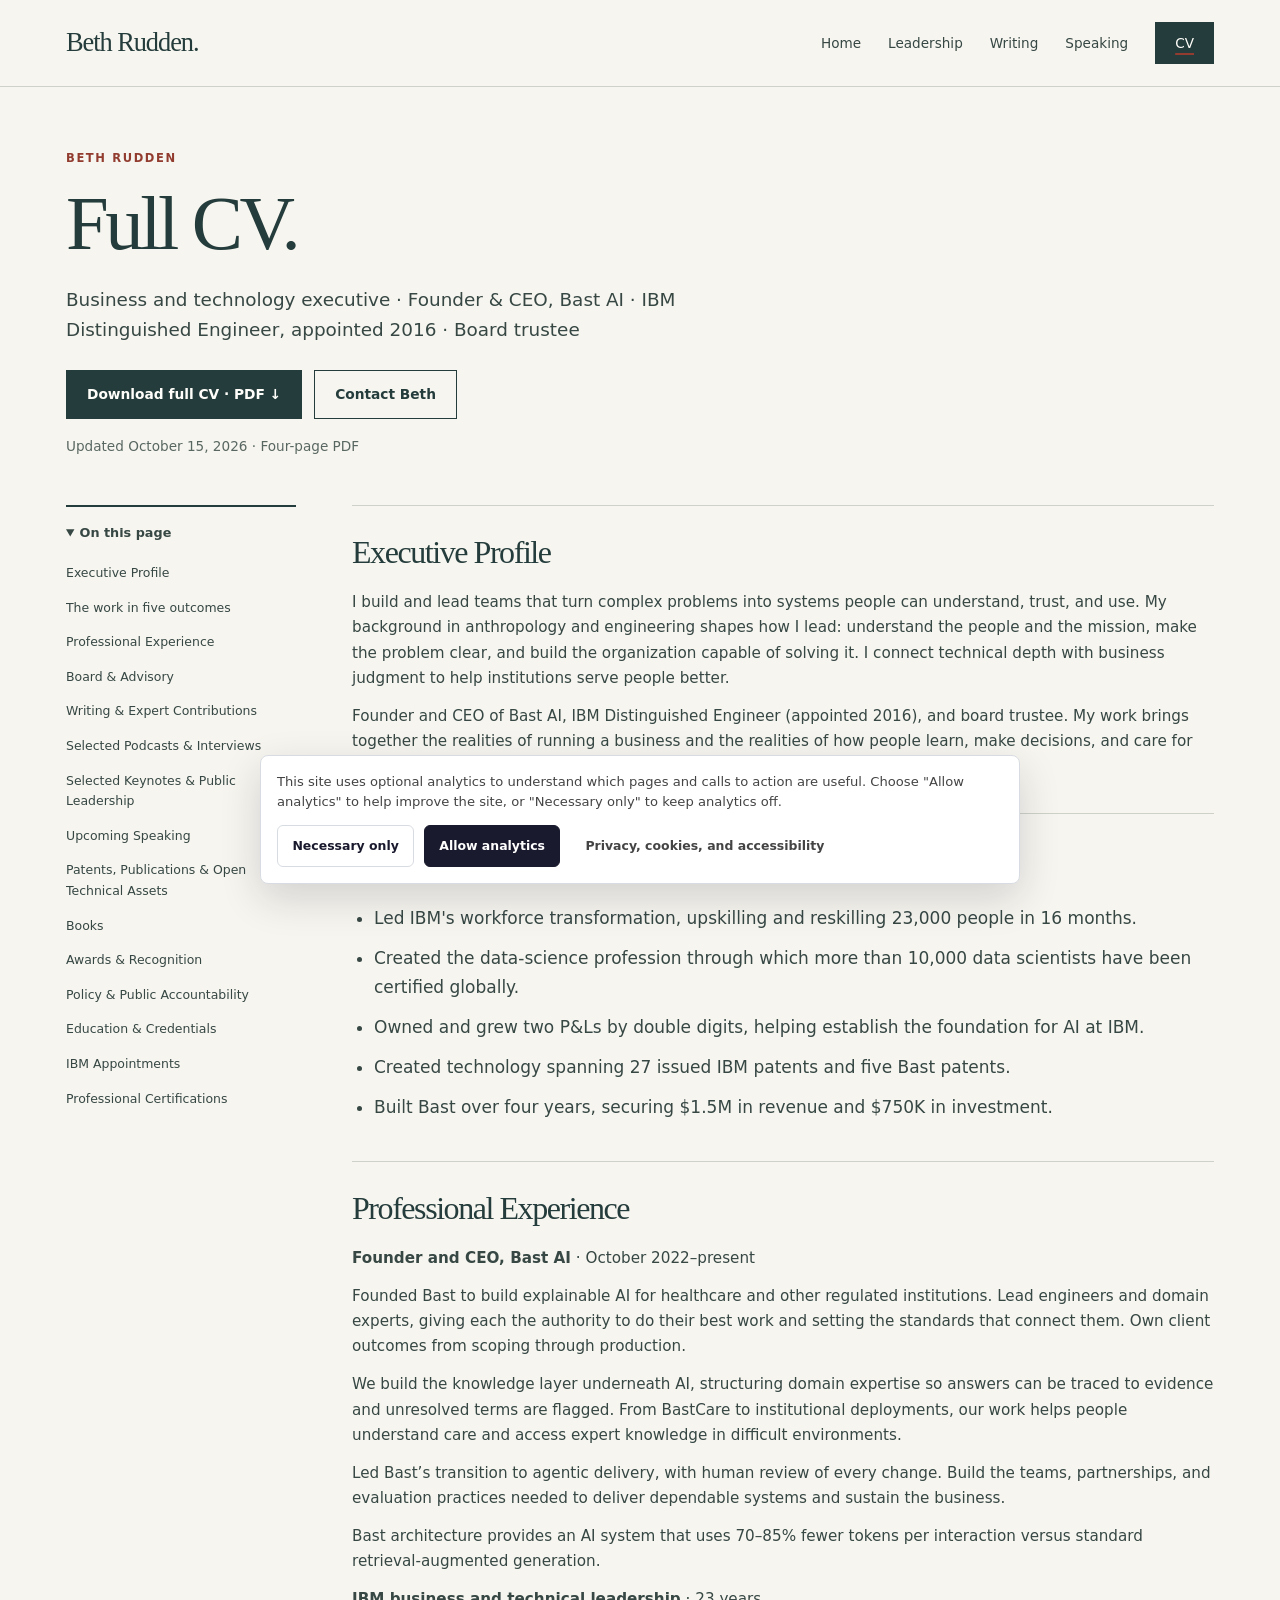
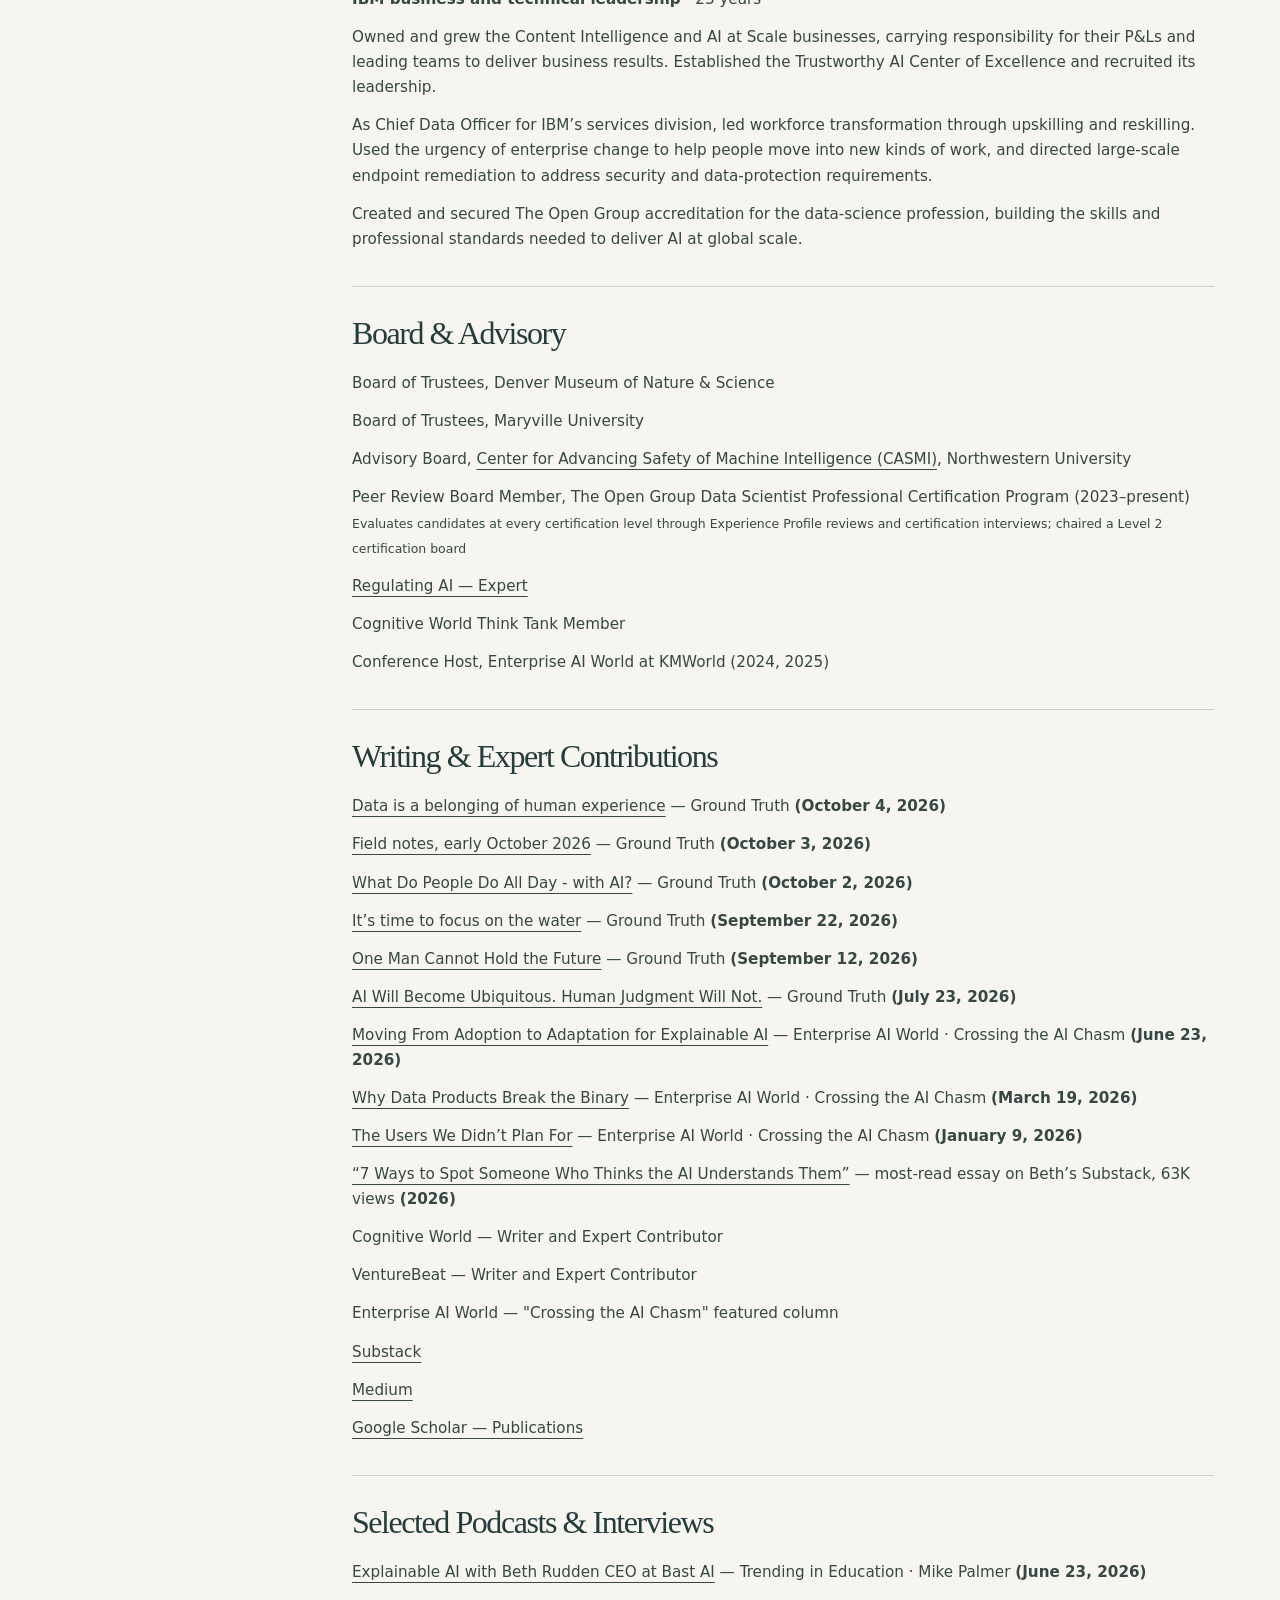
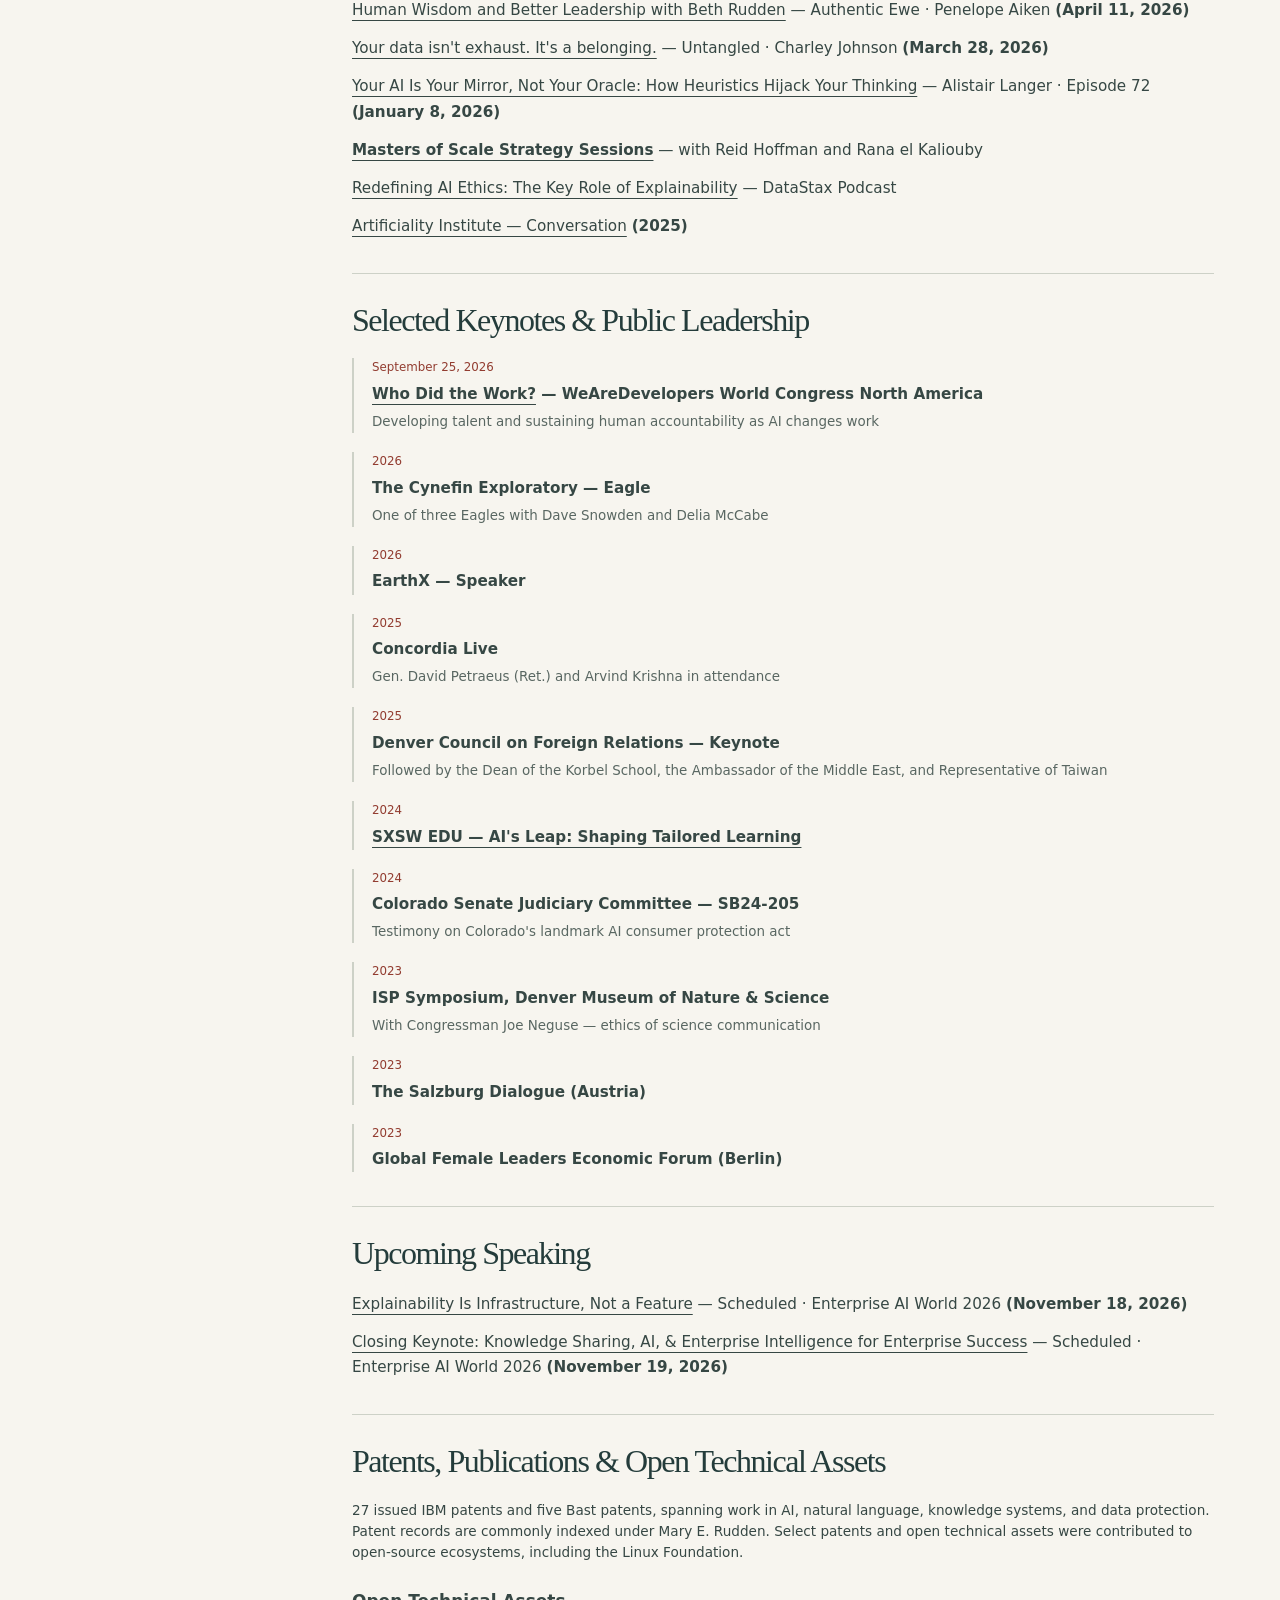
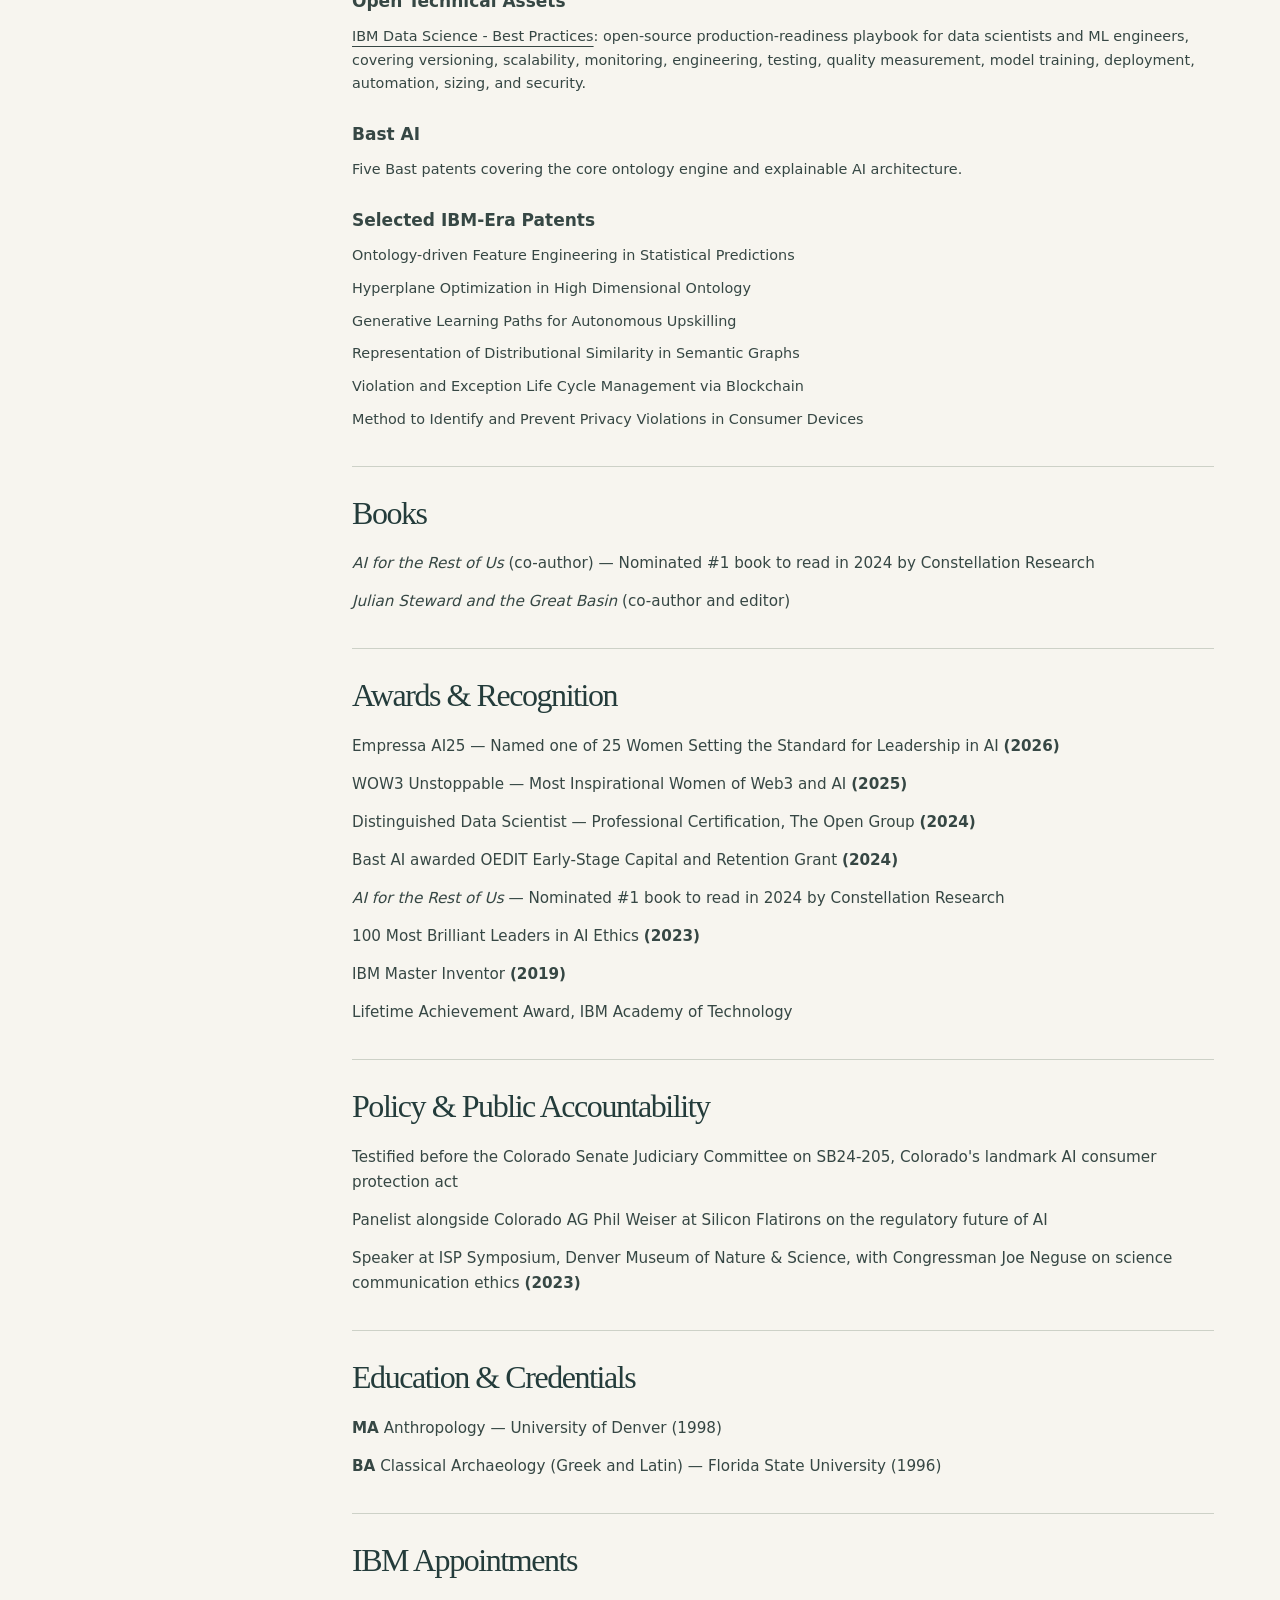
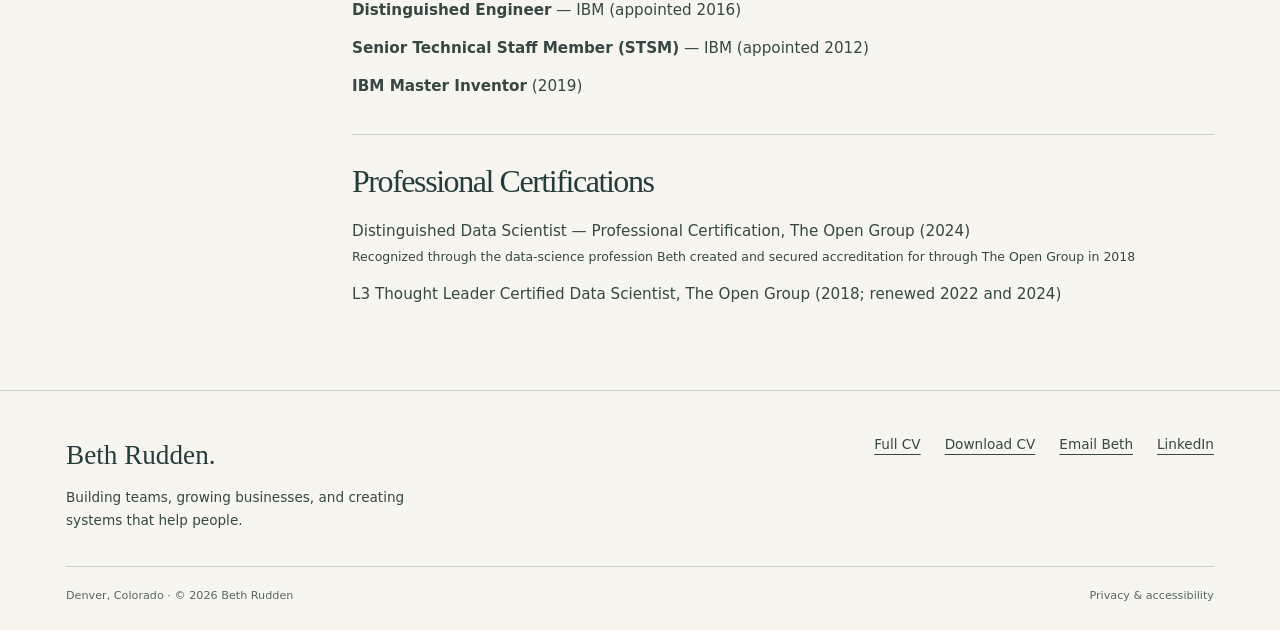
==== commit aa0b2ba0: "CV: Peer Review Board covers every certification level" ====
--- a/cv.html
+++ b/cv.html
@@ -30,7 +30,7 @@
 <div class="credential">Board of Trustees, Denver Museum of Nature &amp; Science</div>
 <div class="credential">Board of Trustees, Maryville University</div>
 <div class="credential">Advisory Board, <a href="https://casmi.northwestern.edu/people/" target="_blank" rel="noopener">Center for Advancing Safety of Machine Intelligence (CASMI)</a>, Northwestern University</div>
-<div class="credential">Peer Review Board Member, The Open Group Data Scientist Professional Certification Program (2023–present)<br><span style="font-size: 0.78rem; color: var(--text-light);">Evaluates Level 1 and Level 2 candidates through Experience Profile reviews and certification interviews; chaired a Level 2 certification board</span></div>
+<div class="credential">Peer Review Board Member, The Open Group Data Scientist Professional Certification Program (2023–present)<br><span style="font-size: 0.78rem; color: var(--text-light);">Evaluates candidates at every certification level through Experience Profile reviews and certification interviews; chaired a Level 2 certification board</span></div>
 <div class="credential"><a href="https://regulatingai.org/experts/" target="_blank" rel="noopener">Regulating AI — Expert</a></div>
 <div class="credential">Cognitive World Think Tank Member</div>
 <div class="credential">Conference Host, Enterprise AI World at KMWorld (2024, 2025)</div>
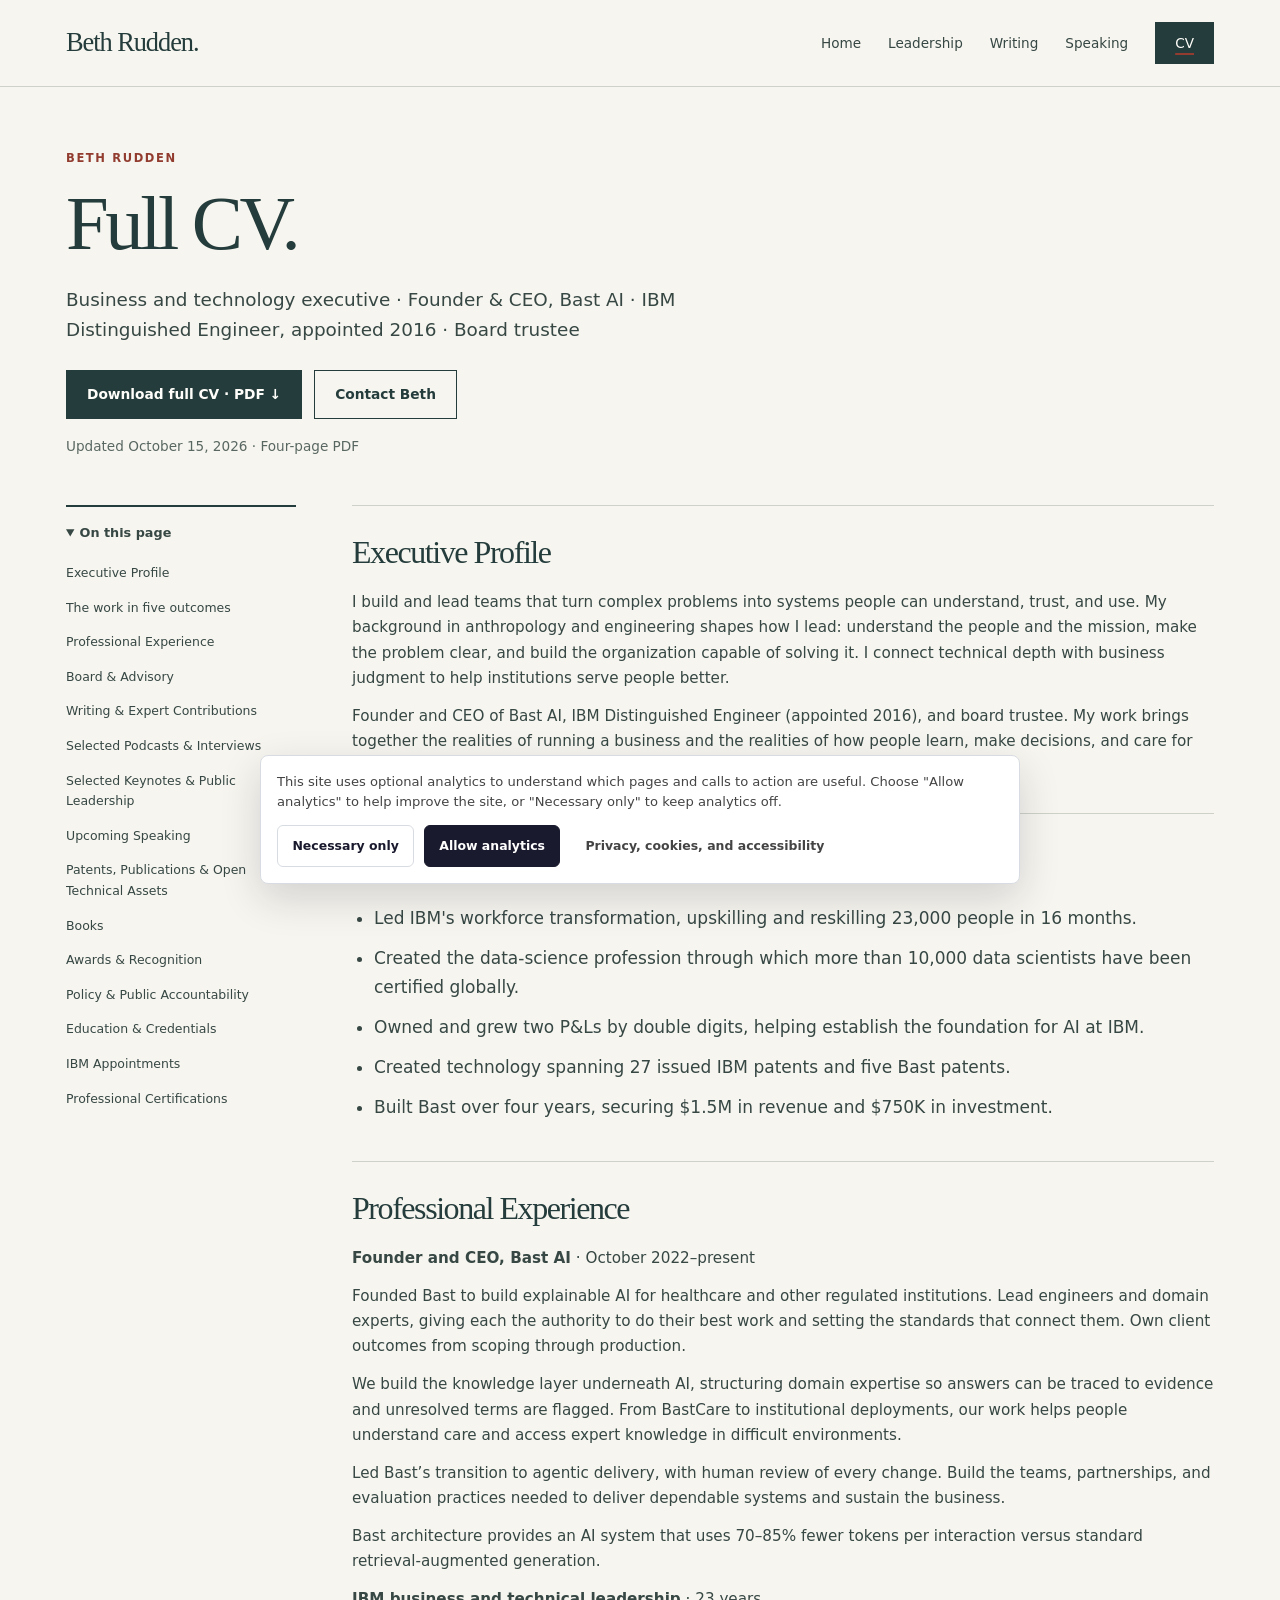
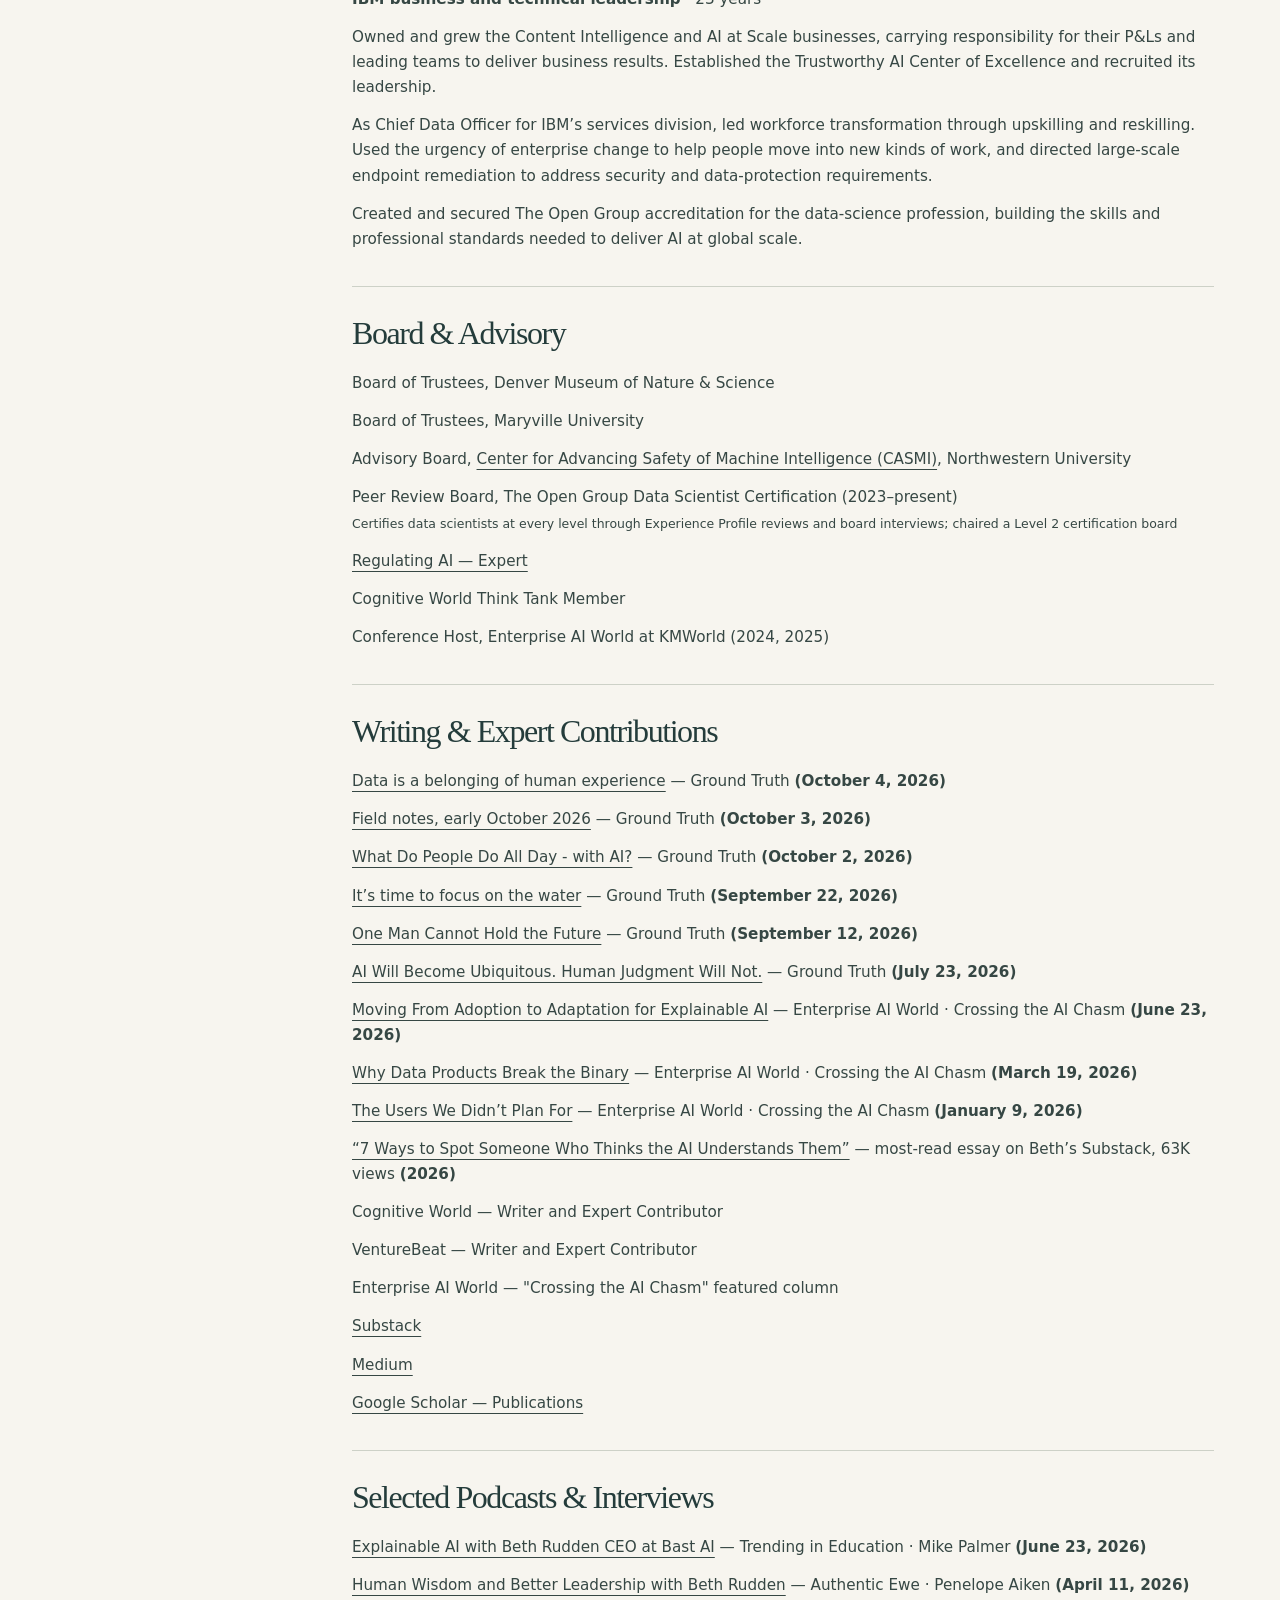
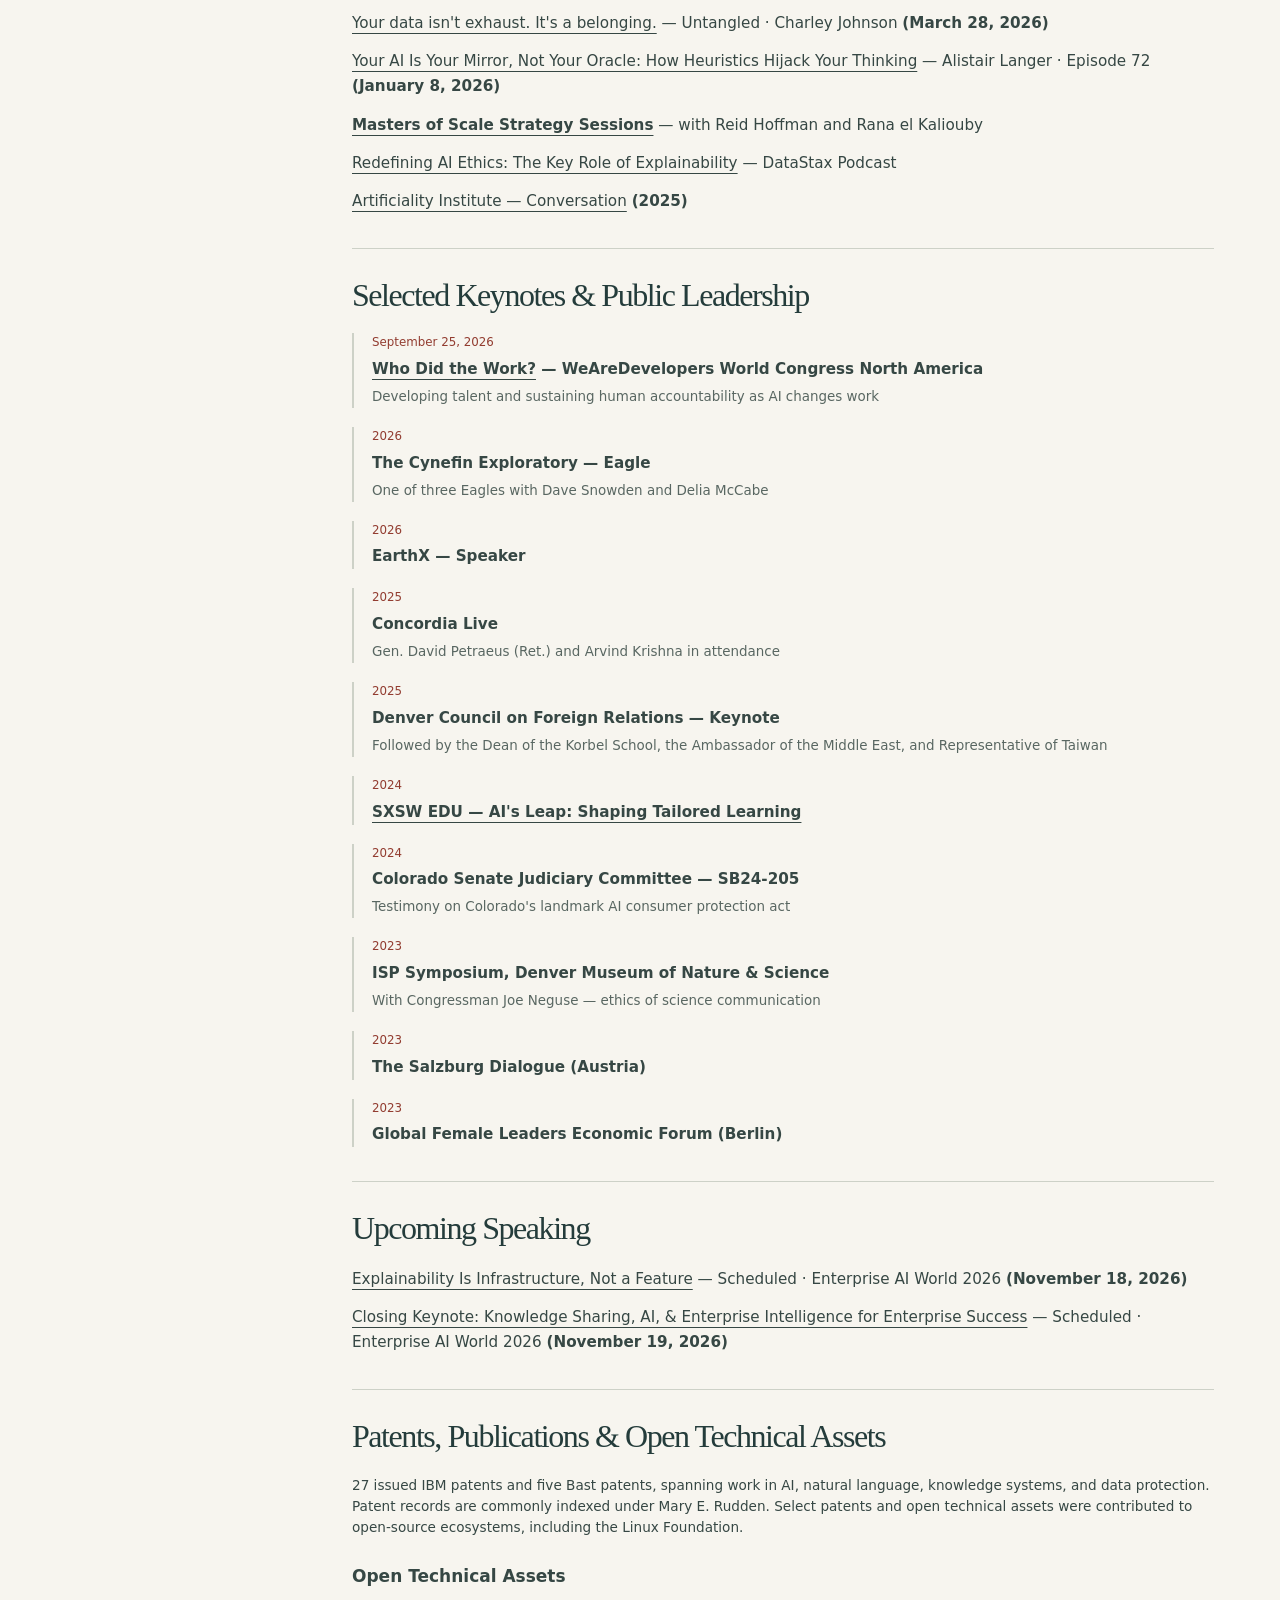
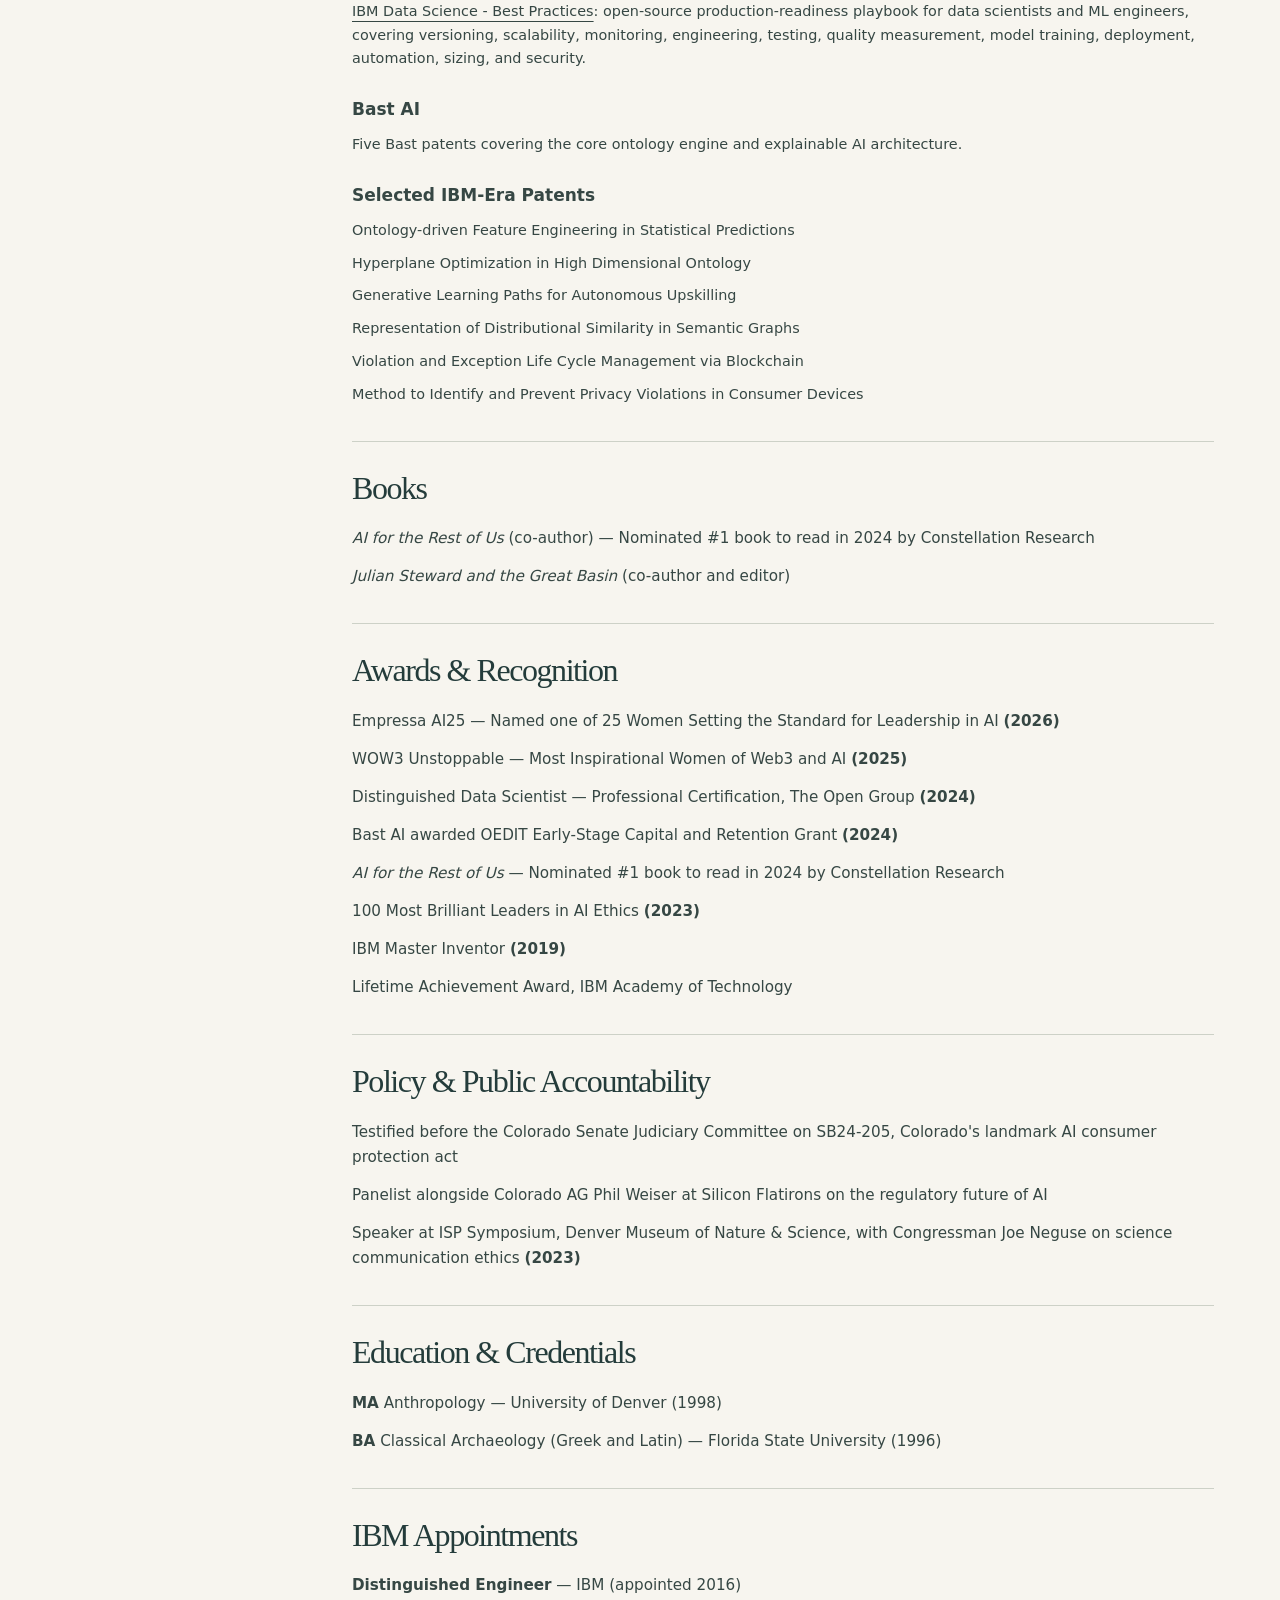
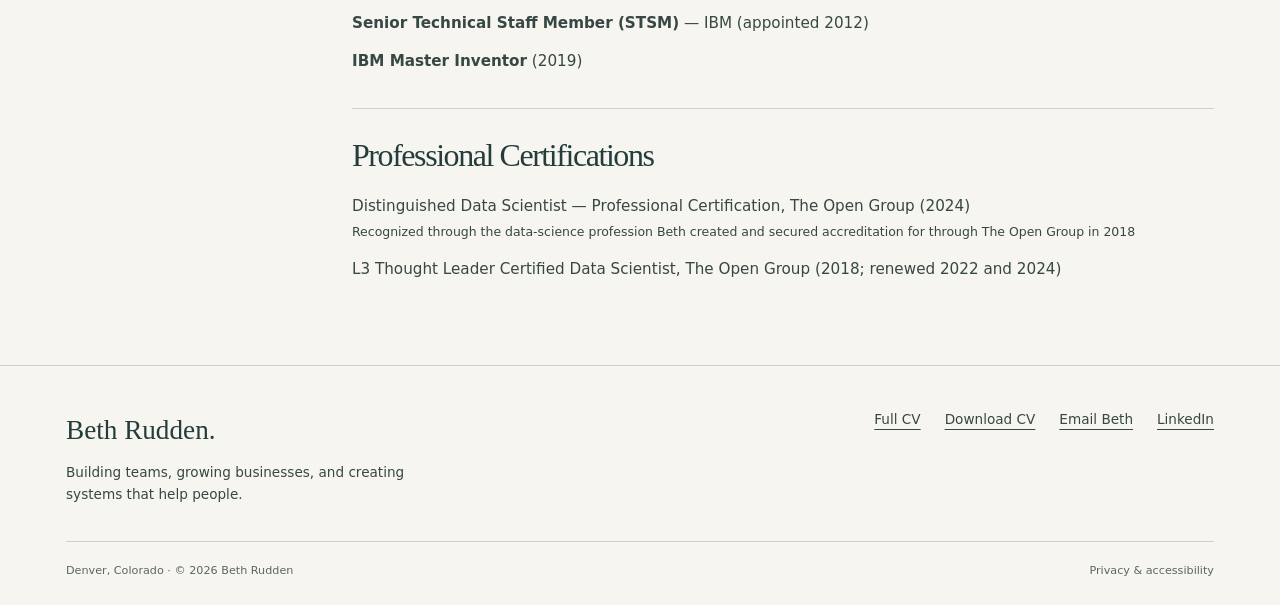
==== commit ae7d1404: "CV: final Peer Review Board wording from Beth" ====
--- a/cv.html
+++ b/cv.html
@@ -30,7 +30,7 @@
 <div class="credential">Board of Trustees, Denver Museum of Nature &amp; Science</div>
 <div class="credential">Board of Trustees, Maryville University</div>
 <div class="credential">Advisory Board, <a href="https://casmi.northwestern.edu/people/" target="_blank" rel="noopener">Center for Advancing Safety of Machine Intelligence (CASMI)</a>, Northwestern University</div>
-<div class="credential">Peer Review Board Member, The Open Group Data Scientist Professional Certification Program (2023–present)<br><span style="font-size: 0.78rem; color: var(--text-light);">Evaluates candidates at every certification level through Experience Profile reviews and certification interviews; chaired a Level 2 certification board</span></div>
+<div class="credential">Peer Review Board, The Open Group Data Scientist Certification (2023–present)<br><span style="font-size: 0.78rem; color: var(--text-light);">Certifies data scientists at every level through Experience Profile reviews and board interviews; chaired a Level 2 certification board</span></div>
 <div class="credential"><a href="https://regulatingai.org/experts/" target="_blank" rel="noopener">Regulating AI — Expert</a></div>
 <div class="credential">Cognitive World Think Tank Member</div>
 <div class="credential">Conference Host, Enterprise AI World at KMWorld (2024, 2025)</div>
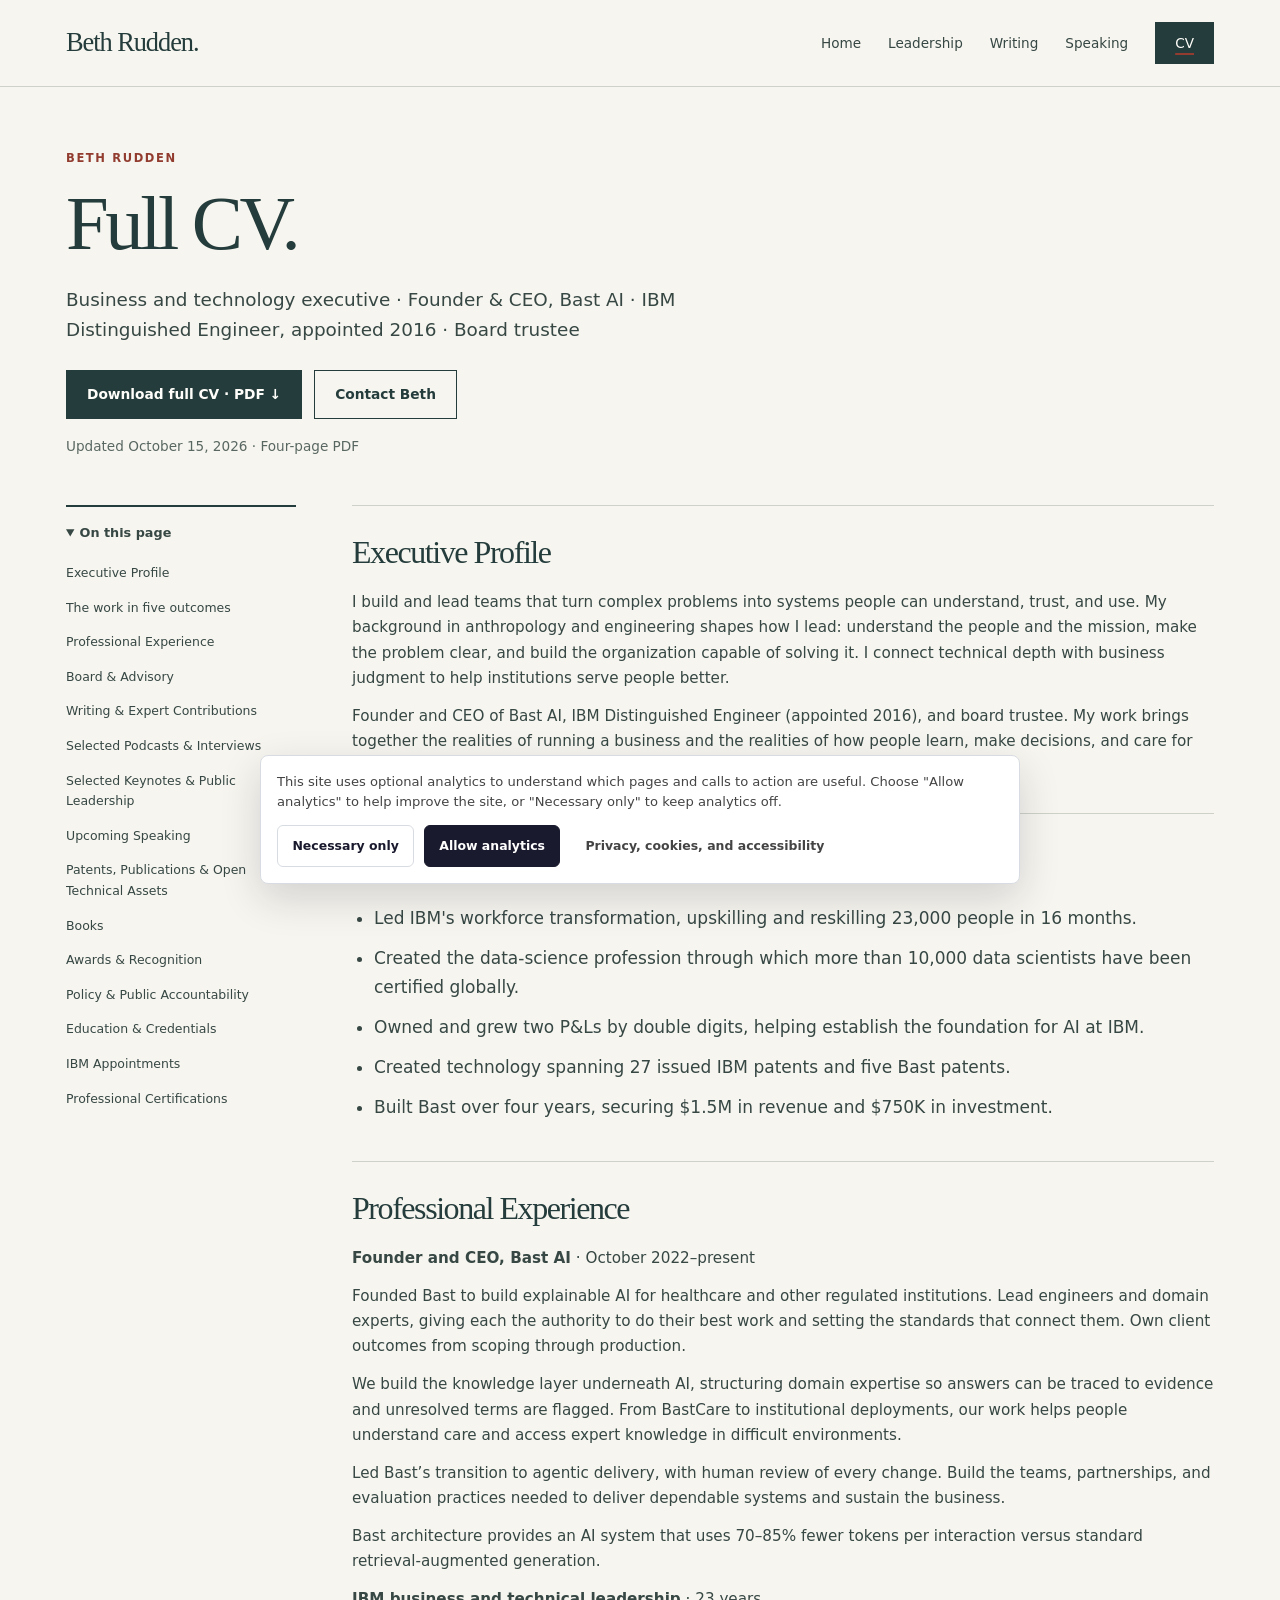
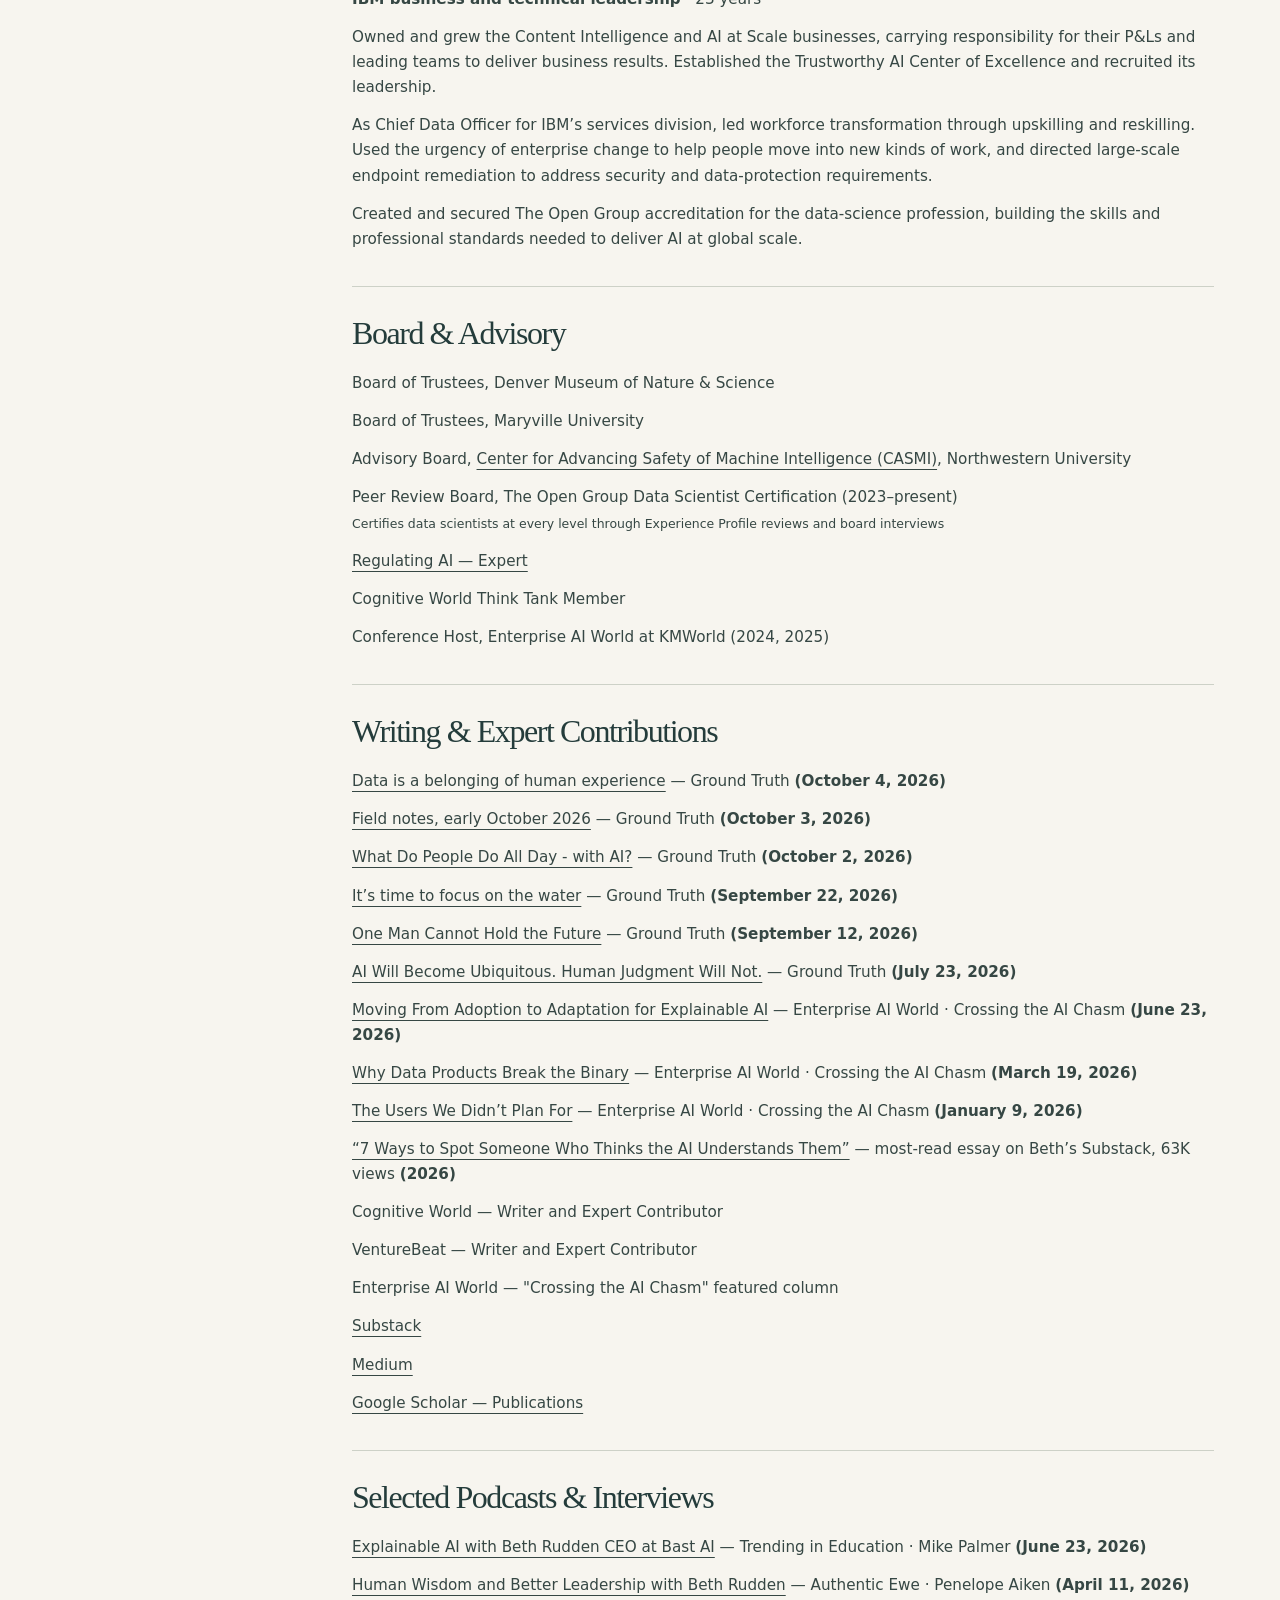
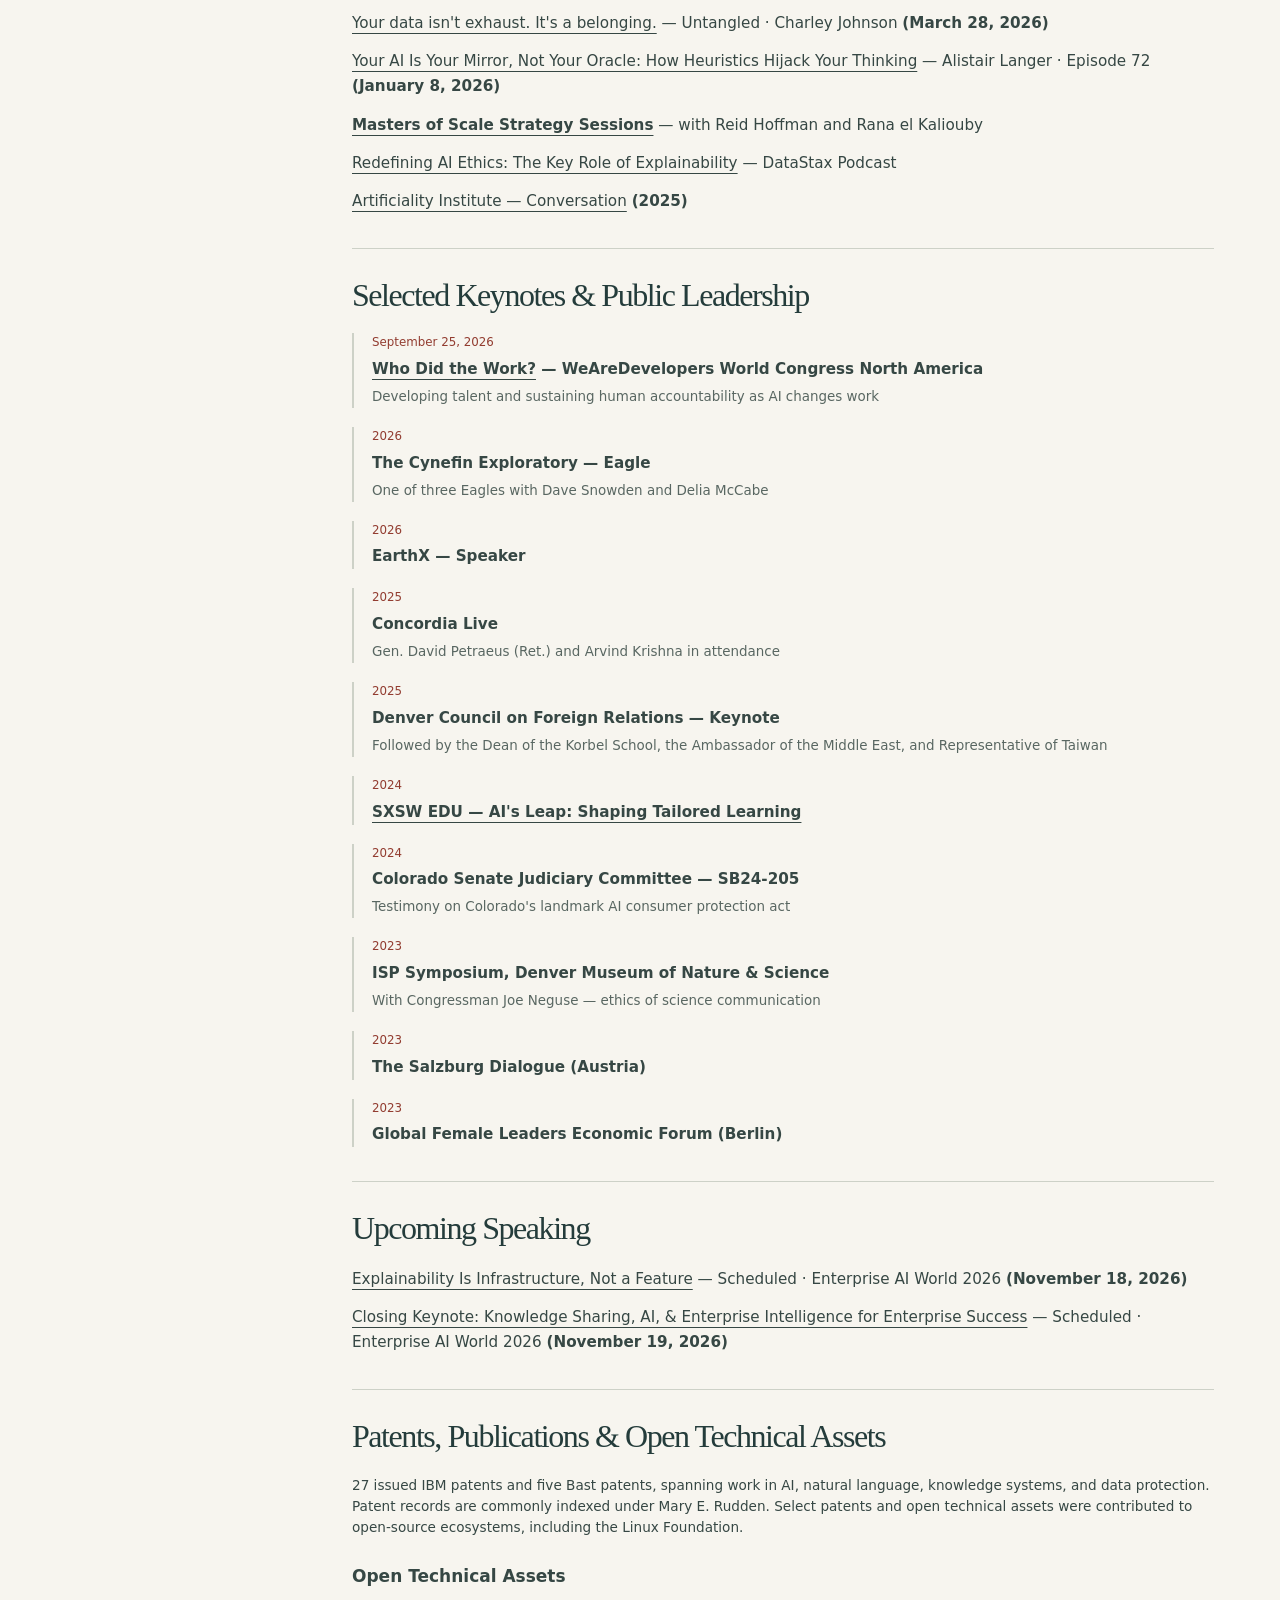
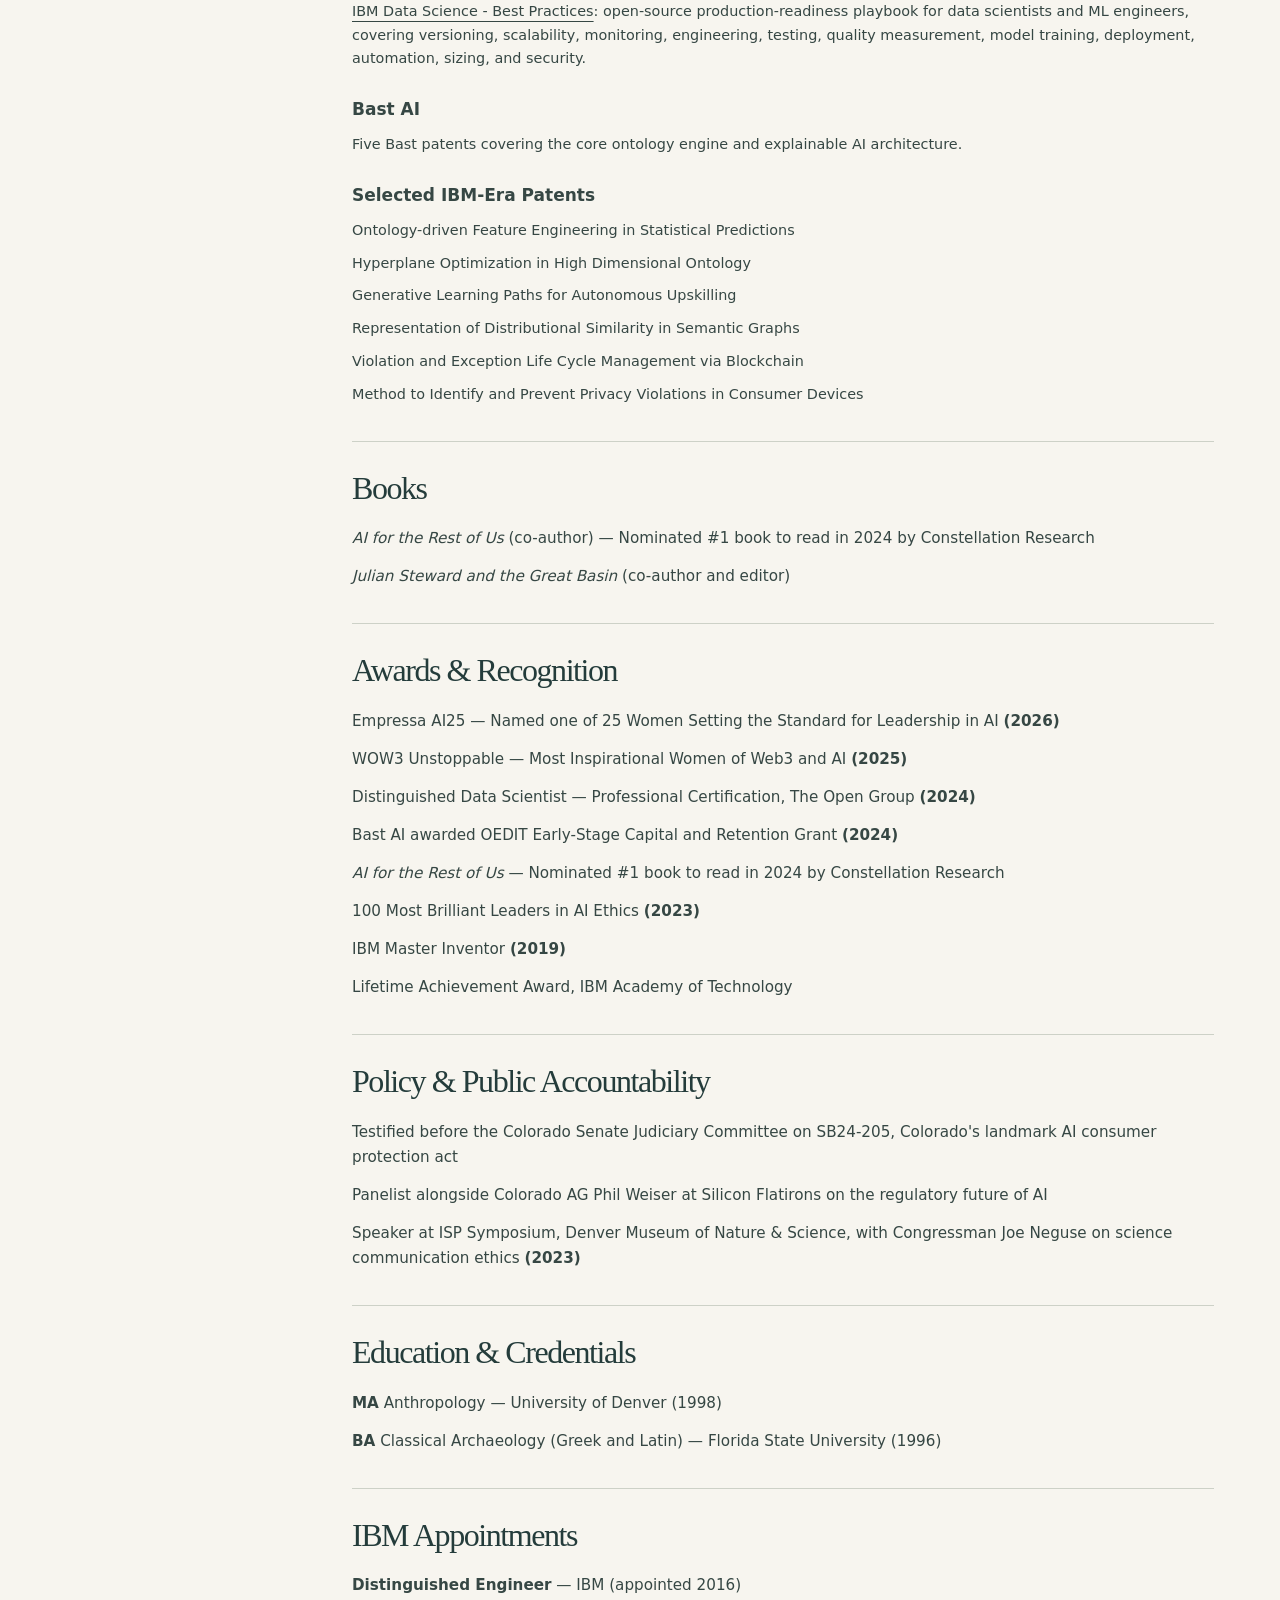
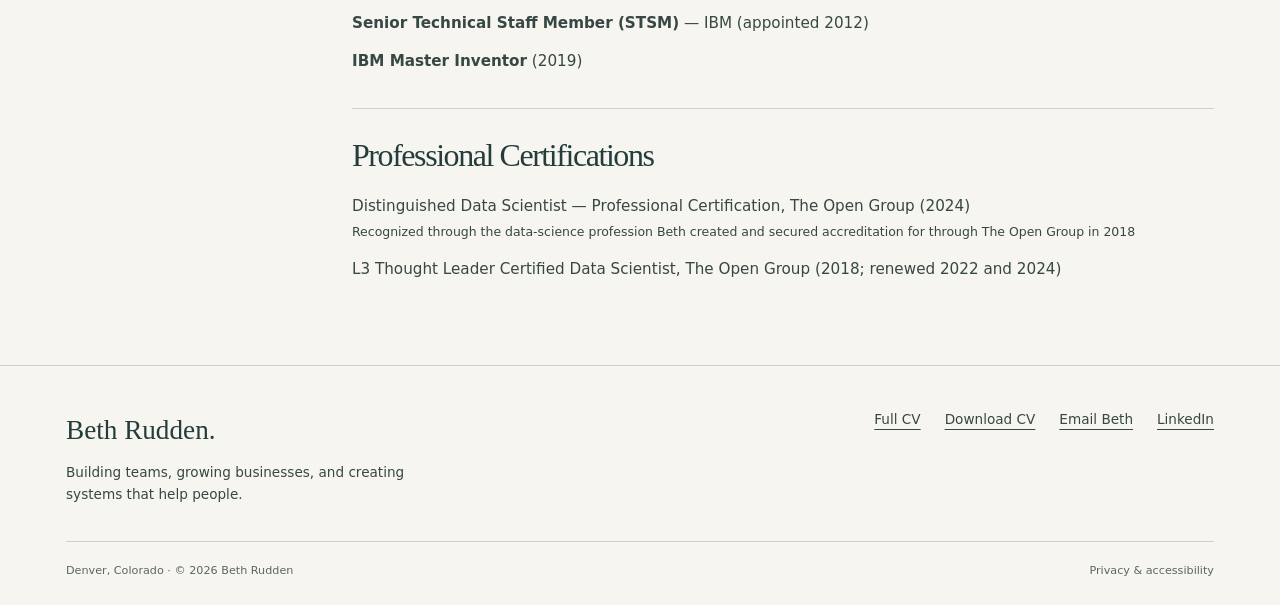
==== commit a7babdc2: "CV: drop chair detail from Peer Review Board line" ====
--- a/cv.html
+++ b/cv.html
@@ -30,7 +30,7 @@
 <div class="credential">Board of Trustees, Denver Museum of Nature &amp; Science</div>
 <div class="credential">Board of Trustees, Maryville University</div>
 <div class="credential">Advisory Board, <a href="https://casmi.northwestern.edu/people/" target="_blank" rel="noopener">Center for Advancing Safety of Machine Intelligence (CASMI)</a>, Northwestern University</div>
-<div class="credential">Peer Review Board, The Open Group Data Scientist Certification (2023–present)<br><span style="font-size: 0.78rem; color: var(--text-light);">Certifies data scientists at every level through Experience Profile reviews and board interviews; chaired a Level 2 certification board</span></div>
+<div class="credential">Peer Review Board, The Open Group Data Scientist Certification (2023–present)<br><span style="font-size: 0.78rem; color: var(--text-light);">Certifies data scientists at every level through Experience Profile reviews and board interviews</span></div>
 <div class="credential"><a href="https://regulatingai.org/experts/" target="_blank" rel="noopener">Regulating AI — Expert</a></div>
 <div class="credential">Cognitive World Think Tank Member</div>
 <div class="credential">Conference Host, Enterprise AI World at KMWorld (2024, 2025)</div>
